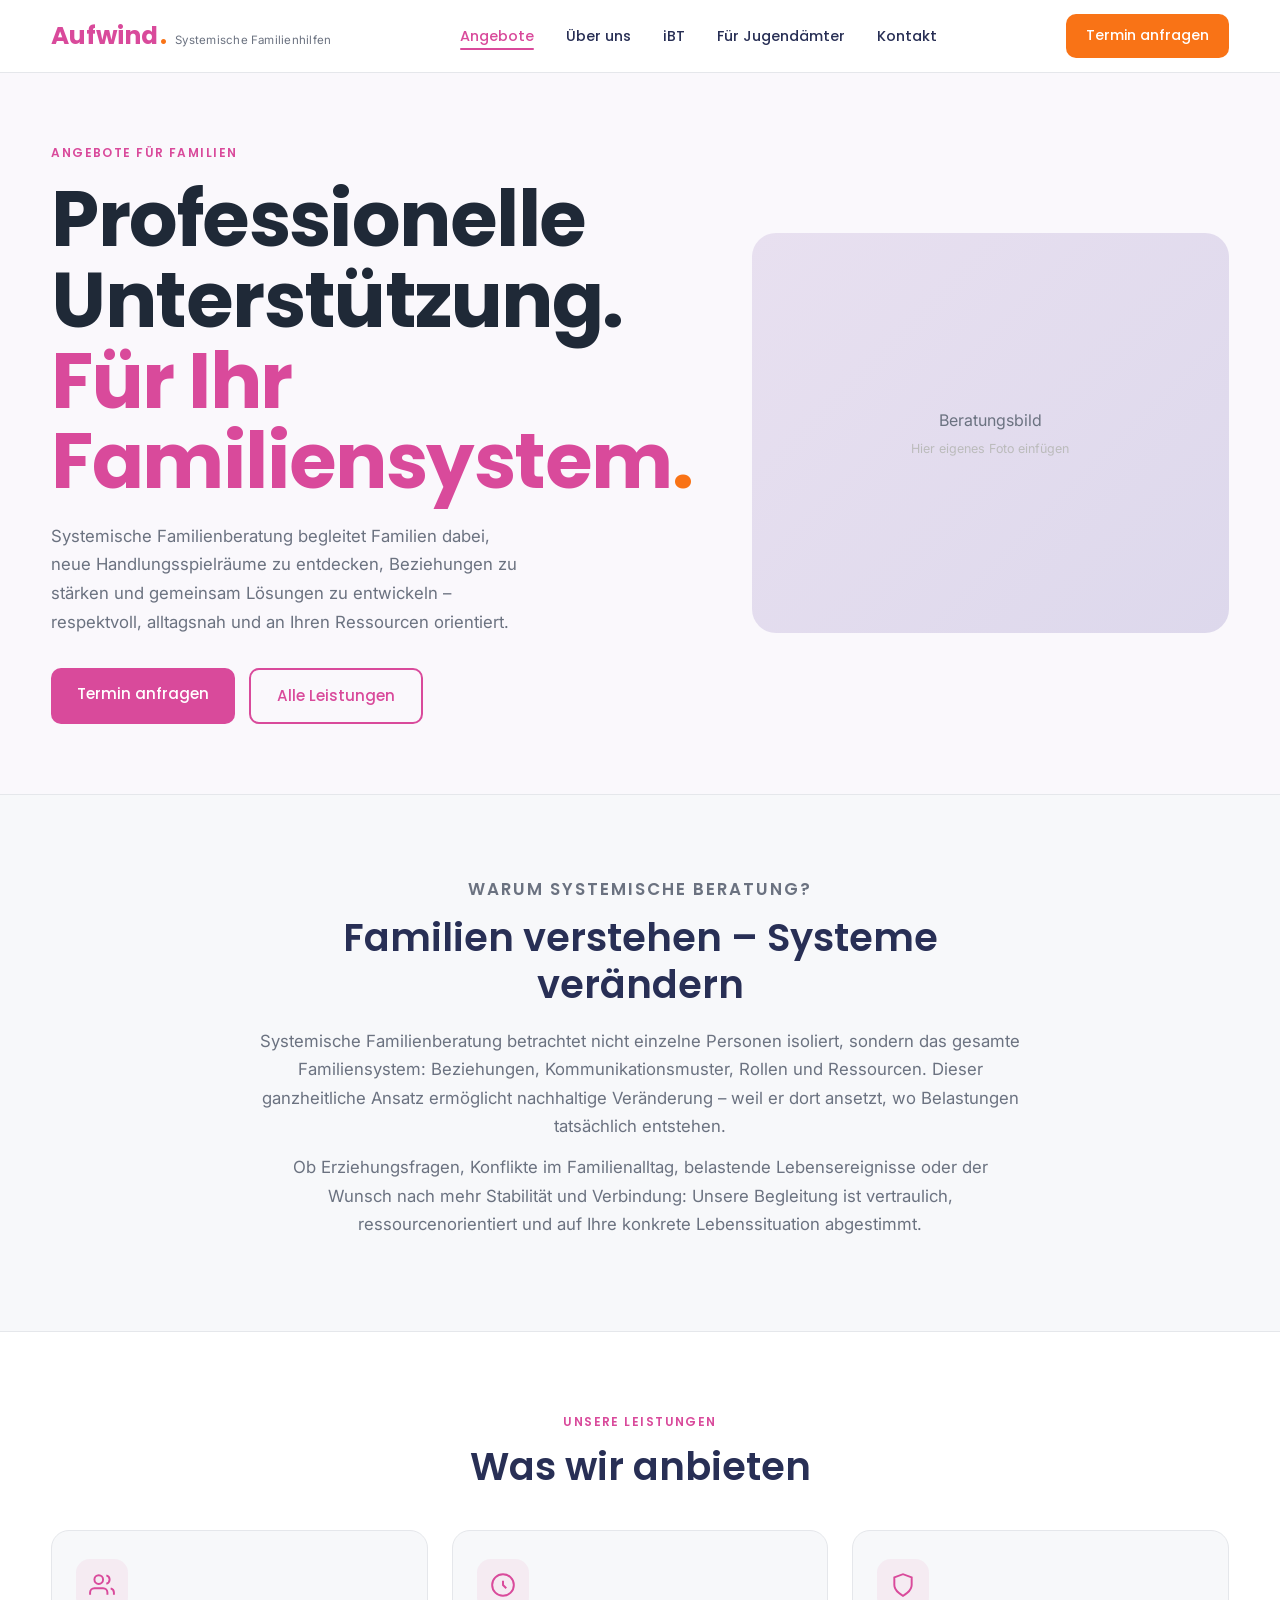
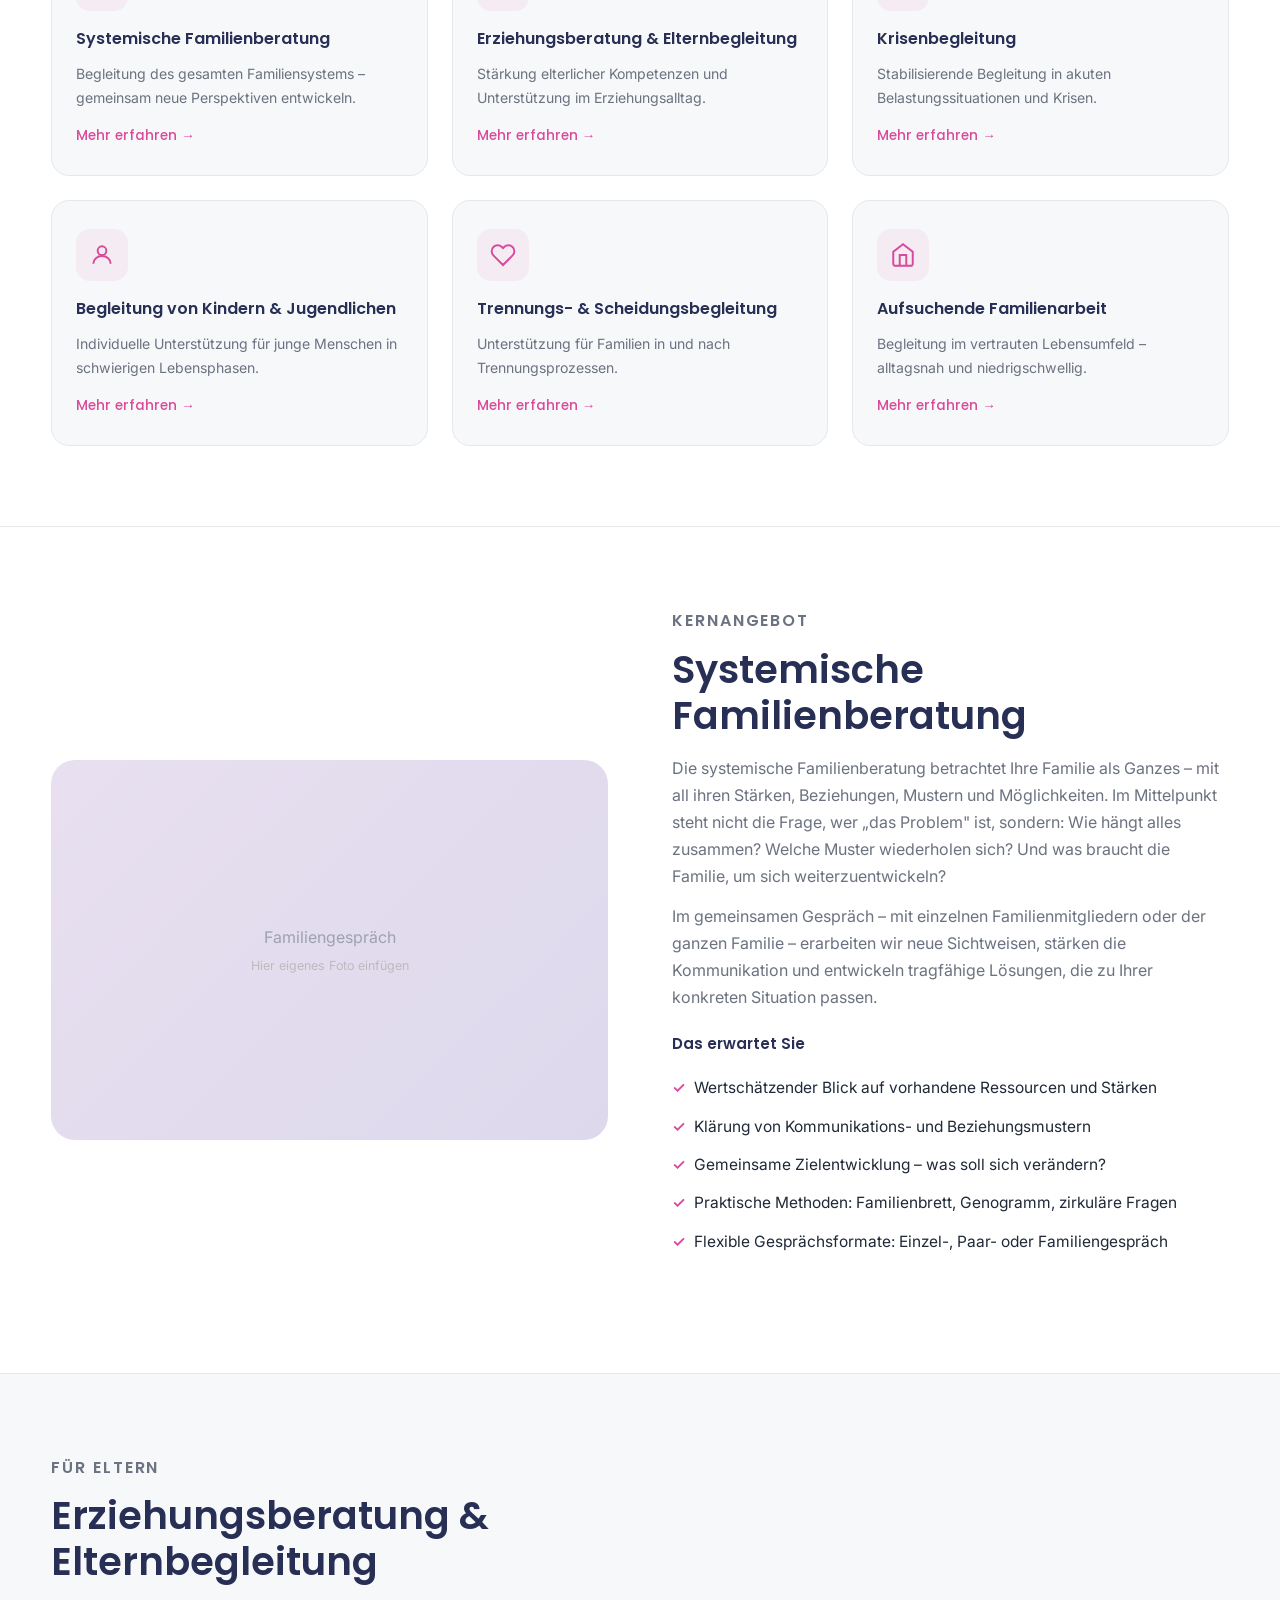
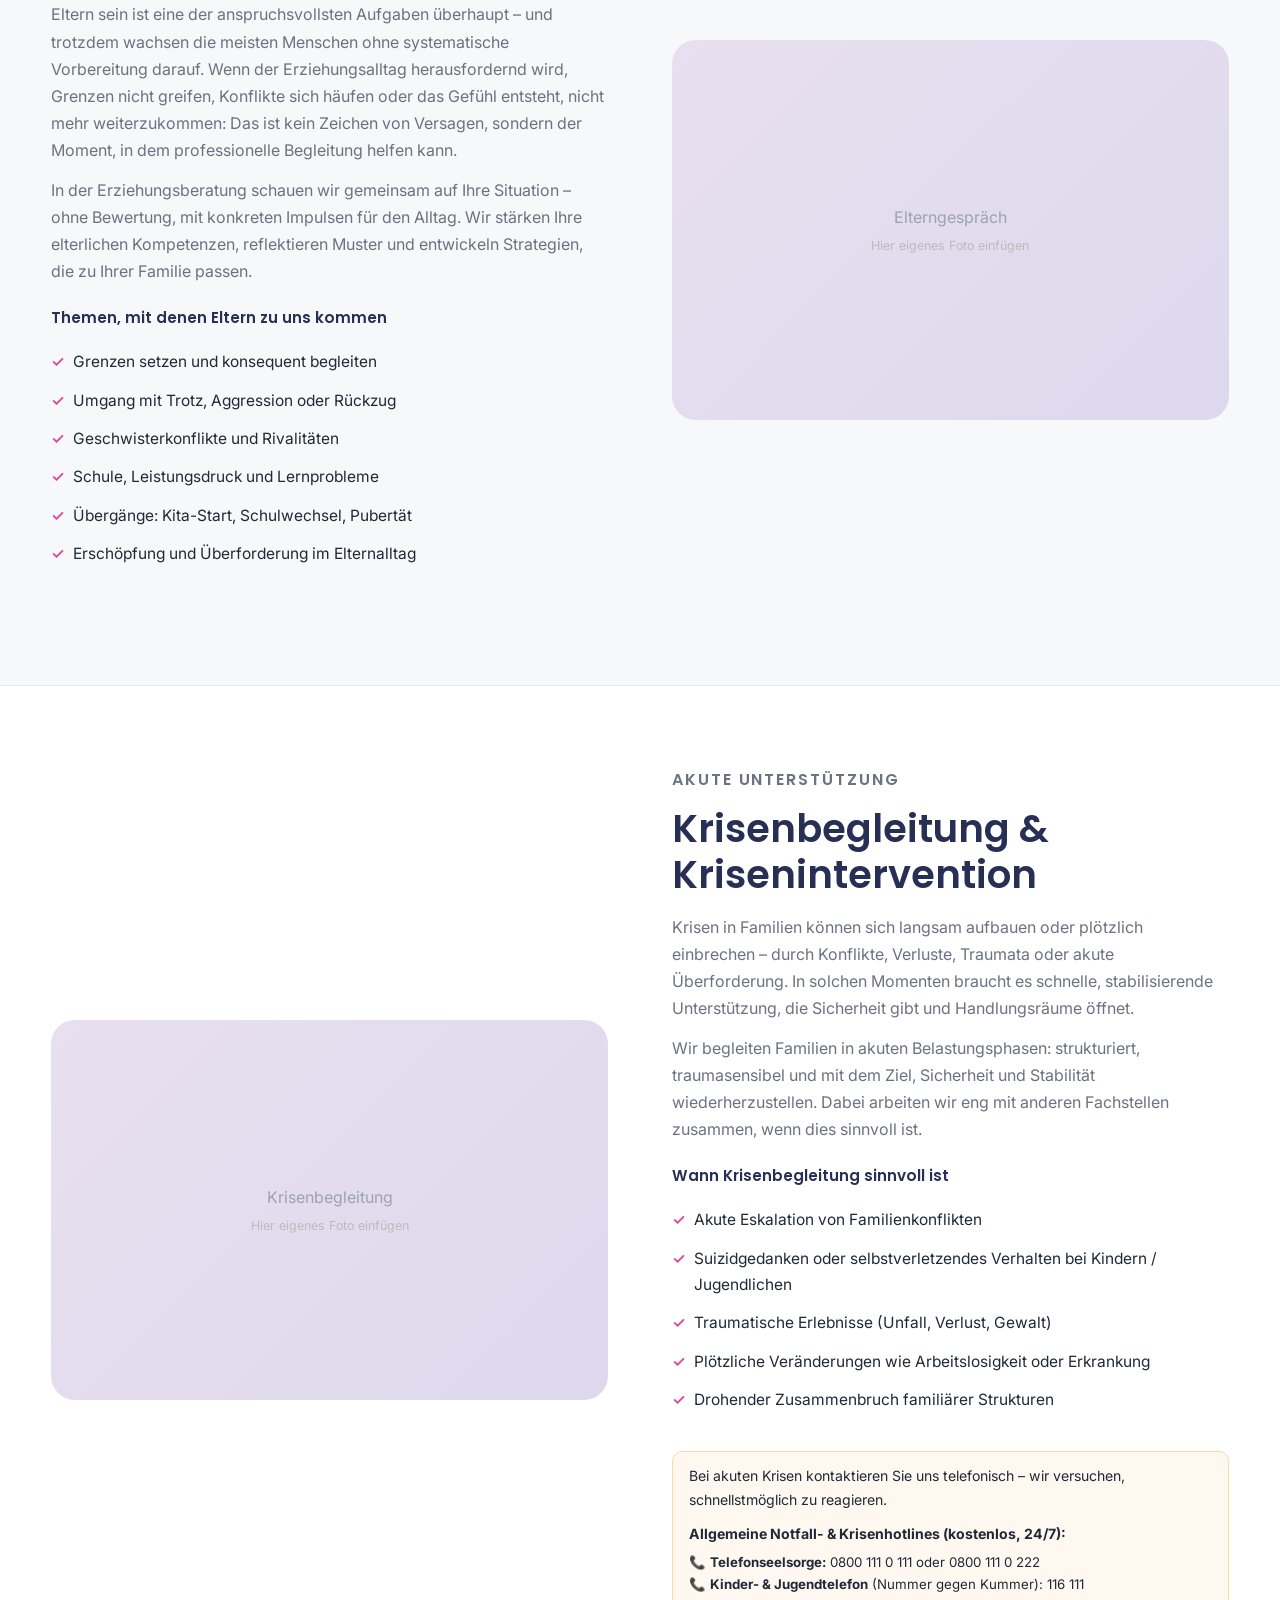
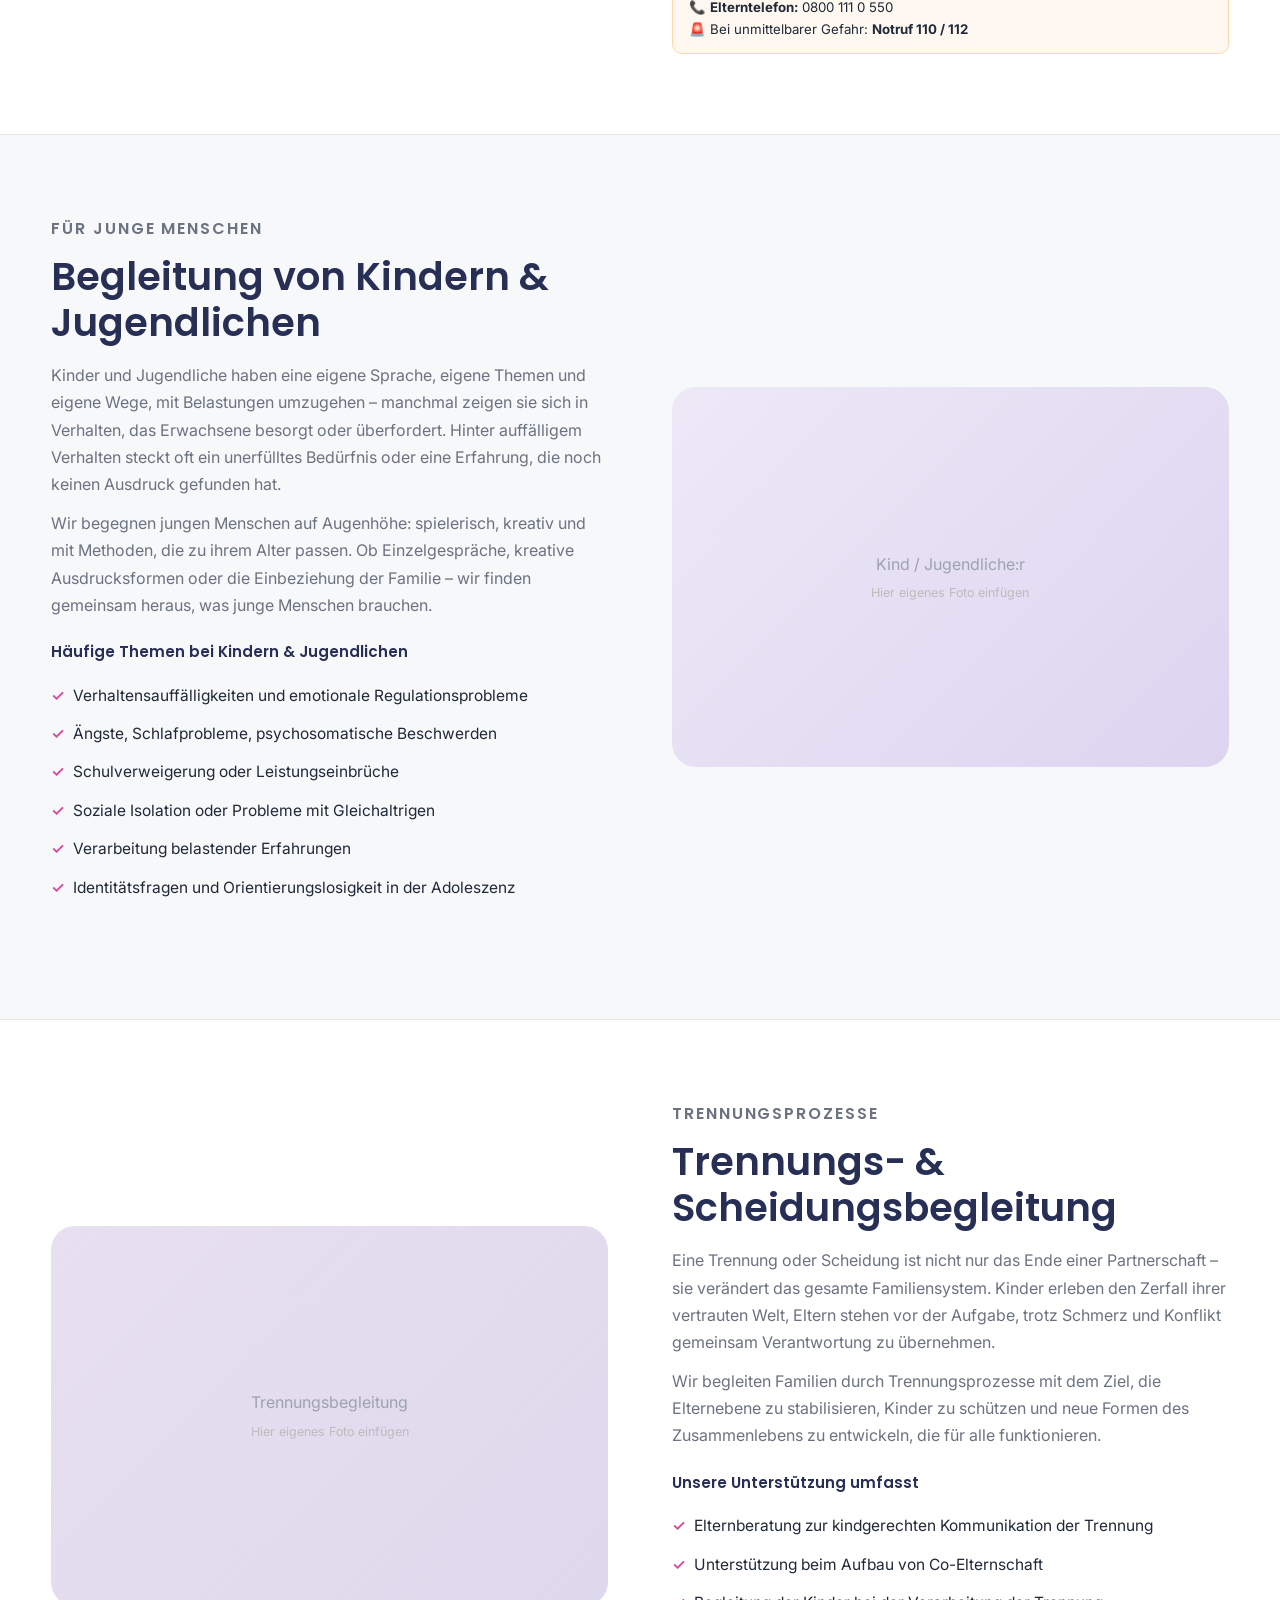
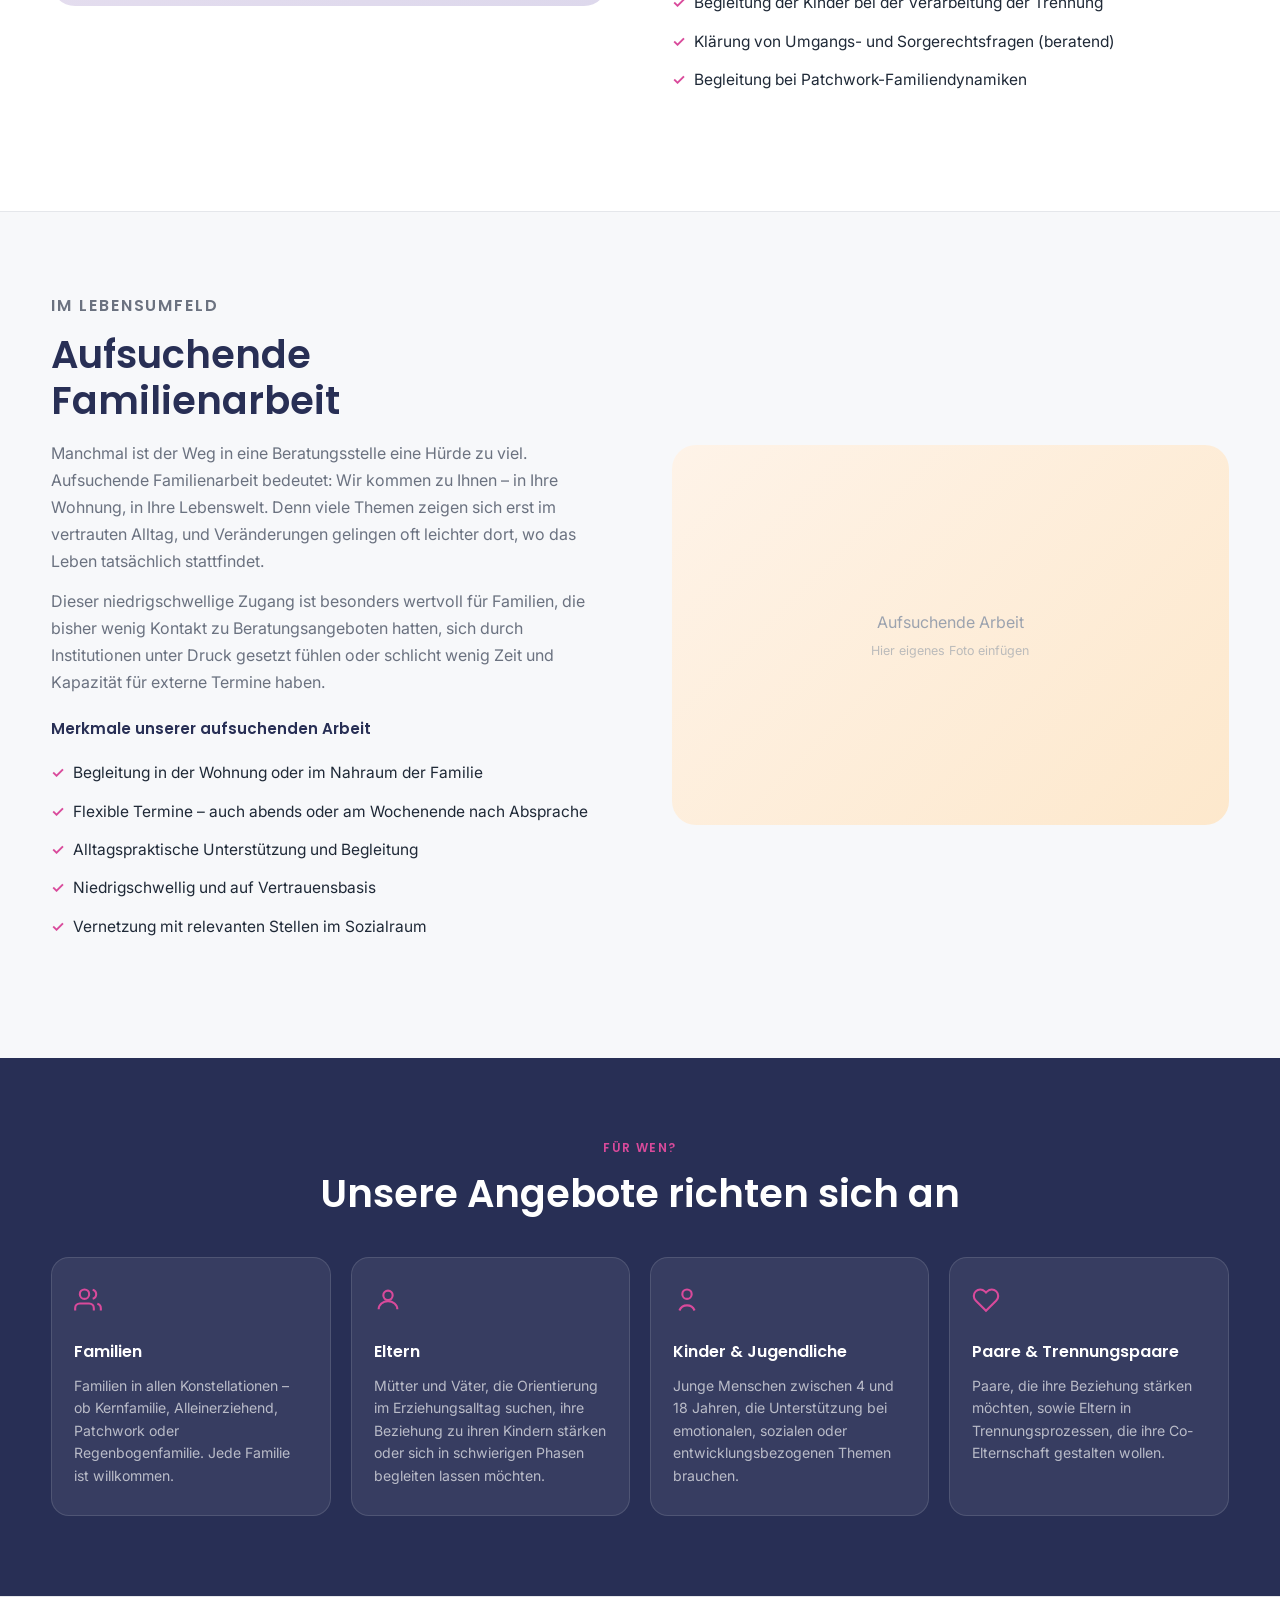
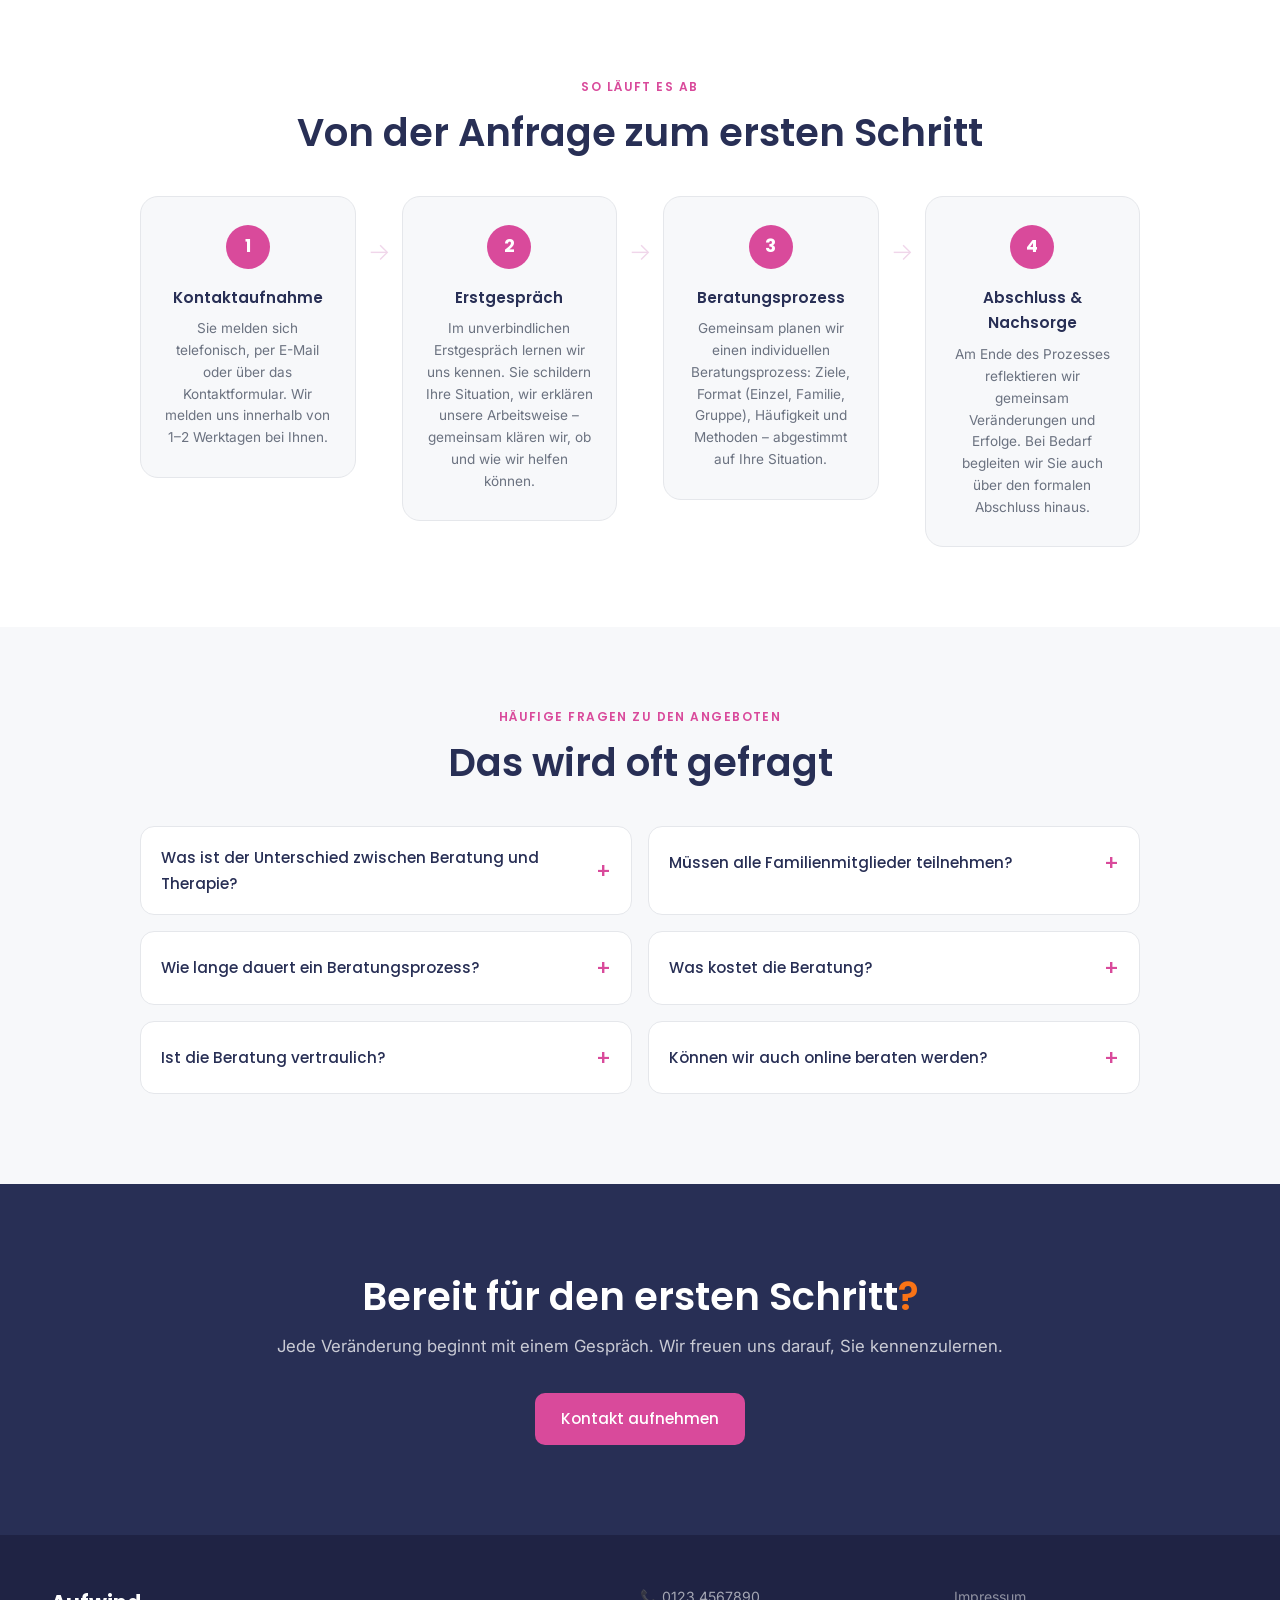
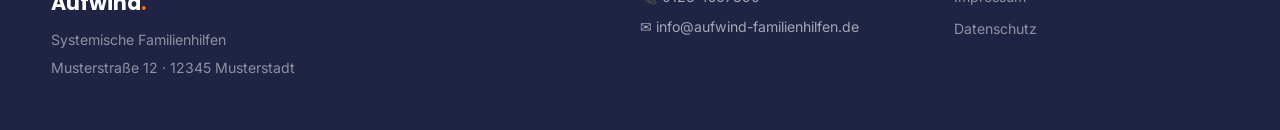
==== angebote.html @ ccf1802a "Add files via upload" ====
<!DOCTYPE html>
<html lang="de">
<head>
<meta charset="UTF-8">
  <meta http-equiv="X-Frame-Options" content="DENY">
  <meta name="viewport" content="width=device-width, initial-scale=1.0">
<title>Angebote für Familien – Systemische Familienberatung | Aufwind</title>
<meta name="description" content="Systemische Familienberatung, Erziehungsberatung, Krisenbegleitung und bindungsorientierte Unterstützung für Familien, Kinder und Jugendliche. Professionell, alltagsnah und vertraulich.">
<link rel="preconnect" href="https://fonts.googleapis.com">
<link rel="preconnect" href="https://fonts.gstatic.com" crossorigin>
<link href="https://fonts.googleapis.com/css2?family=Poppins:ital,wght@0,300;0,400;0,500;0,600;0,700;1,400&family=Inter:wght@300;400;500&display=swap" rel="stylesheet">
<link rel="stylesheet" href="style.css">
</head>
<body>

<!-- HEADER / NAV -->
<header class="header">
  <div class="container nav-inner">
    <div class="logo">
      <a href="index.html" style="display:flex;align-items:baseline;gap:2px;text-decoration:none;">
        <span class="logo-aufwind">Aufwind</span><span class="logo-dot">.</span>
      </a>
      <span class="logo-sub">Systemische Familienhilfen</span>
    </div>
    <nav class="main-nav">
      <a href="angebote.html" class="nav-active">Angebote</a>
      <a href="ueber-uns.html">Über uns</a>
      <a href="ibt.html">iBT</a>
      <a href="jugendaemter.html">Für Jugendämter</a>
      <a href="kontakt.html">Kontakt</a>
    </nav>
    <a href="kontakt.html" class="btn btn-orange nav-cta">Termin anfragen</a>
    <button class="burger" aria-label="Menü öffnen">
      <span></span><span></span><span></span>
    </button>
  </div>
</header>

<!-- PAGE HERO -->
<section class="page-hero angebote-hero">
  <div class="container angebote-hero-layout">
    <div class="angebote-hero-text">
      <p class="eyebrow">ANGEBOTE FÜR FAMILIEN</p>
      <h1>Professionelle Unterstützung.<br><span class="h1-magenta">Für Ihr Familiensystem<span class="h1-orange-dot">.</span></span></h1>
      <p class="hero-sub">
        Systemische Familienberatung begleitet Familien dabei, neue Handlungsspielräume zu entdecken, Beziehungen zu stärken und gemeinsam Lösungen zu entwickeln – respektvoll, alltagsnah und an Ihren Ressourcen orientiert.
      </p>
      <div class="hero-buttons">
        <a href="kontakt.html" class="btn btn-magenta">Termin anfragen</a>
        <a href="#leistungen" class="btn btn-outline-magenta">Alle Leistungen</a>
      </div>
    </div>
    <div class="angebote-hero-img">
      <div class="angebote-img-placeholder">
        <p>Beratungsbild</p>
        <small>Hier eigenes Foto einfügen</small>
      </div>
    </div>
  </div>
</section>

<!-- INTRO / SEO-TEXT -->
<section class="section-angebote-intro">
  <div class="container narrow-center">
    <p class="section-eyebrow center-text">WARUM SYSTEMISCHE BERATUNG?</p>
    <h2>Familien verstehen – Systeme verändern</h2>
    <p>
      Systemische Familienberatung betrachtet nicht einzelne Personen isoliert, sondern das gesamte Familiensystem: Beziehungen, Kommunikationsmuster, Rollen und Ressourcen. Dieser ganzheitliche Ansatz ermöglicht nachhaltige Veränderung – weil er dort ansetzt, wo Belastungen tatsächlich entstehen.
    </p>
    <p>
      Ob Erziehungsfragen, Konflikte im Familienalltag, belastende Lebensereignisse oder der Wunsch nach mehr Stabilität und Verbindung: Unsere Begleitung ist vertraulich, ressourcenorientiert und auf Ihre konkrete Lebenssituation abgestimmt.
    </p>
  </div>
</section>

<!-- LEISTUNGSÜBERSICHT -->
<section class="section-leistungen-grid" id="leistungen">
  <div class="container">
    <p class="section-eyebrow center-text">UNSERE LEISTUNGEN</p>
    <h2 class="center-text leistungen-heading">Was wir anbieten</h2>
    <div class="leistungen-overview-grid">

      <a href="#familienberatung" class="leistung-overview-card">
        <div class="leistung-overview-icon">
          <svg width="26" height="26" fill="none" stroke="currentColor" stroke-width="1.8" viewBox="0 0 24 24"><path d="M17 21v-2a4 4 0 00-4-4H5a4 4 0 00-4 4v2"/><circle cx="9" cy="7" r="4"/><path d="M23 21v-2a4 4 0 00-3-3.87"/><path d="M16 3.13a4 4 0 010 7.75"/></svg>
        </div>
        <h3>Systemische Familienberatung</h3>
        <p>Begleitung des gesamten Familiensystems – gemeinsam neue Perspektiven entwickeln.</p>
        <span class="leistung-link">Mehr erfahren →</span>
      </a>

      <a href="#erziehungsberatung" class="leistung-overview-card">
        <div class="leistung-overview-icon">
          <svg width="26" height="26" fill="none" stroke="currentColor" stroke-width="1.8" viewBox="0 0 24 24"><path d="M12 2a10 10 0 100 20A10 10 0 0012 2z"/><path d="M12 8v4l3 3"/></svg>
        </div>
        <h3>Erziehungsberatung &amp; Elternbegleitung</h3>
        <p>Stärkung elterlicher Kompetenzen und Unterstützung im Erziehungsalltag.</p>
        <span class="leistung-link">Mehr erfahren →</span>
      </a>

      <a href="#krisenbegleitung" class="leistung-overview-card">
        <div class="leistung-overview-icon">
          <svg width="26" height="26" fill="none" stroke="currentColor" stroke-width="1.8" viewBox="0 0 24 24"><path d="M12 22s8-4 8-10V5l-8-3-8 3v7c0 6 8 10 8 10z"/></svg>
        </div>
        <h3>Krisenbegleitung</h3>
        <p>Stabilisierende Begleitung in akuten Belastungssituationen und Krisen.</p>
        <span class="leistung-link">Mehr erfahren →</span>
      </a>

      <a href="#kinder-jugendliche" class="leistung-overview-card">
        <div class="leistung-overview-icon">
          <svg width="26" height="26" fill="none" stroke="currentColor" stroke-width="1.8" viewBox="0 0 24 24"><circle cx="12" cy="8" r="4"/><path d="M4 20c0-4 3.6-7 8-7s8 3 8 7"/></svg>
        </div>
        <h3>Begleitung von Kindern &amp; Jugendlichen</h3>
        <p>Individuelle Unterstützung für junge Menschen in schwierigen Lebensphasen.</p>
        <span class="leistung-link">Mehr erfahren →</span>
      </a>

      <a href="#trennung" class="leistung-overview-card">
        <div class="leistung-overview-icon">
          <svg width="26" height="26" fill="none" stroke="currentColor" stroke-width="1.8" viewBox="0 0 24 24"><path d="M20.84 4.61a5.5 5.5 0 00-7.78 0L12 5.67l-1.06-1.06a5.5 5.5 0 00-7.78 7.78l1.06 1.06L12 21.23l7.78-7.78 1.06-1.06a5.5 5.5 0 000-7.78z"/></svg>
        </div>
        <h3>Trennungs- &amp; Scheidungsbegleitung</h3>
        <p>Unterstützung für Familien in und nach Trennungsprozessen.</p>
        <span class="leistung-link">Mehr erfahren →</span>
      </a>

      <a href="#aufsuchend" class="leistung-overview-card">
        <div class="leistung-overview-icon">
          <svg width="26" height="26" fill="none" stroke="currentColor" stroke-width="1.8" viewBox="0 0 24 24"><path d="M3 9l9-7 9 7v11a2 2 0 01-2 2H5a2 2 0 01-2-2z"/><polyline points="9 22 9 12 15 12 15 22"/></svg>
        </div>
        <h3>Aufsuchende Familienarbeit</h3>
        <p>Begleitung im vertrauten Lebensumfeld – alltagsnah und niedrigschwellig.</p>
        <span class="leistung-link">Mehr erfahren →</span>
      </a>

    </div>
  </div>
</section>

<!-- LEISTUNG 1: SYSTEMISCHE FAMILIENBERATUNG -->
<section class="section-leistung-detail" id="familienberatung">
  <div class="container leistung-detail-layout">
    <div class="leistung-detail-img">
      <div class="leistung-img-placeholder">
        <p>Familiengespräch</p>
        <small>Hier eigenes Foto einfügen</small>
      </div>
    </div>
    <div class="leistung-detail-text">
      <p class="section-eyebrow">KERNANGEBOT</p>
      <h2>Systemische Familienberatung</h2>
      <p>
        Die systemische Familienberatung betrachtet Ihre Familie als Ganzes – mit all ihren Stärken, Beziehungen, Mustern und Möglichkeiten. Im Mittelpunkt steht nicht die Frage, wer „das Problem" ist, sondern: Wie hängt alles zusammen? Welche Muster wiederholen sich? Und was braucht die Familie, um sich weiterzuentwickeln?
      </p>
      <p>
        Im gemeinsamen Gespräch – mit einzelnen Familienmitgliedern oder der ganzen Familie – erarbeiten wir neue Sichtweisen, stärken die Kommunikation und entwickeln tragfähige Lösungen, die zu Ihrer konkreten Situation passen.
      </p>
      <h3 class="leistung-subtitle">Das erwartet Sie</h3>
      <ul class="check-list">
        <li>Wertschätzender Blick auf vorhandene Ressourcen und Stärken</li>
        <li>Klärung von Kommunikations- und Beziehungsmustern</li>
        <li>Gemeinsame Zielentwicklung – was soll sich verändern?</li>
        <li>Praktische Methoden: Familienbrett, Genogramm, zirkuläre Fragen</li>
        <li>Flexible Gesprächsformate: Einzel-, Paar- oder Familiengespräch</li>
      </ul>
    </div>
  </div>
</section>

<!-- LEISTUNG 2: ERZIEHUNGSBERATUNG -->
<section class="section-leistung-detail section-leistung-alt" id="erziehungsberatung">
  <div class="container leistung-detail-layout leistung-detail-reverse">
    <div class="leistung-detail-text">
      <p class="section-eyebrow">FÜR ELTERN</p>
      <h2>Erziehungsberatung &amp; Elternbegleitung</h2>
      <p>
        Eltern sein ist eine der anspruchsvollsten Aufgaben überhaupt – und trotzdem wachsen die meisten Menschen ohne systematische Vorbereitung darauf. Wenn der Erziehungsalltag herausfordernd wird, Grenzen nicht greifen, Konflikte sich häufen oder das Gefühl entsteht, nicht mehr weiterzukommen: Das ist kein Zeichen von Versagen, sondern der Moment, in dem professionelle Begleitung helfen kann.
      </p>
      <p>
        In der Erziehungsberatung schauen wir gemeinsam auf Ihre Situation – ohne Bewertung, mit konkreten Impulsen für den Alltag. Wir stärken Ihre elterlichen Kompetenzen, reflektieren Muster und entwickeln Strategien, die zu Ihrer Familie passen.
      </p>
      <h3 class="leistung-subtitle">Themen, mit denen Eltern zu uns kommen</h3>
      <ul class="check-list">
        <li>Grenzen setzen und konsequent begleiten</li>
        <li>Umgang mit Trotz, Aggression oder Rückzug</li>
        <li>Geschwisterkonflikte und Rivalitäten</li>
        <li>Schule, Leistungsdruck und Lernprobleme</li>
        <li>Übergänge: Kita-Start, Schulwechsel, Pubertät</li>
        <li>Erschöpfung und Überforderung im Elternalltag</li>
      </ul>
    </div>
    <div class="leistung-detail-img">
      <div class="leistung-img-placeholder">
        <p>Elterngespräch</p>
        <small>Hier eigenes Foto einfügen</small>
      </div>
    </div>
  </div>
</section>

<!-- LEISTUNG 3: KRISENBEGLEITUNG -->
<section class="section-leistung-detail" id="krisenbegleitung">
  <div class="container leistung-detail-layout">
    <div class="leistung-detail-img">
      <div class="leistung-img-placeholder">
        <p>Krisenbegleitung</p>
        <small>Hier eigenes Foto einfügen</small>
      </div>
    </div>
    <div class="leistung-detail-text">
      <p class="section-eyebrow">AKUTE UNTERSTÜTZUNG</p>
      <h2>Krisenbegleitung &amp; Krisenintervention</h2>
      <p>
        Krisen in Familien können sich langsam aufbauen oder plötzlich einbrechen – durch Konflikte, Verluste, Traumata oder akute Überforderung. In solchen Momenten braucht es schnelle, stabilisierende Unterstützung, die Sicherheit gibt und Handlungsräume öffnet.
      </p>
      <p>
        Wir begleiten Familien in akuten Belastungsphasen: strukturiert, traumasensibel und mit dem Ziel, Sicherheit und Stabilität wiederherzustellen. Dabei arbeiten wir eng mit anderen Fachstellen zusammen, wenn dies sinnvoll ist.
      </p>
      <h3 class="leistung-subtitle">Wann Krisenbegleitung sinnvoll ist</h3>
      <ul class="check-list">
        <li>Akute Eskalation von Familienkonflikten</li>
        <li>Suizidgedanken oder selbstverletzendes Verhalten bei Kindern / Jugendlichen</li>
        <li>Traumatische Erlebnisse (Unfall, Verlust, Gewalt)</li>
        <li>Plötzliche Veränderungen wie Arbeitslosigkeit oder Erkrankung</li>
        <li>Drohender Zusammenbruch familiärer Strukturen</li>
      </ul>
      <div class="leistung-hinweis">
        <div>
          Bei akuten Krisen kontaktieren Sie uns telefonisch – wir versuchen, schnellstmöglich zu reagieren.<br>
          <strong style="display:block;margin-top:0.6rem;margin-bottom:0.3rem;">Allgemeine Notfall- &amp; Krisenhotlines (kostenlos, 24/7):</strong>
          <span style="display:block;font-size:0.83rem;">📞 <strong>Telefonseelsorge:</strong> <a href="tel:08001110111" style="color:inherit;">0800 111 0 111</a> oder <a href="tel:08001110222" style="color:inherit;">0800 111 0 222</a></span>
          <span style="display:block;font-size:0.83rem;">📞 <strong>Kinder- &amp; Jugendtelefon</strong> (Nummer gegen Kummer): <a href="tel:116111" style="color:inherit;">116 111</a></span>
          <span style="display:block;font-size:0.83rem;">📞 <strong>Elterntelefon:</strong> <a href="tel:08001110550" style="color:inherit;">0800 111 0 550</a></span>
          <span style="display:block;font-size:0.83rem;">🚨 Bei unmittelbarer Gefahr: <strong>Notruf 110 / 112</strong></span>
        </div>
      </div>
    </div>
  </div>
</section>

<!-- LEISTUNG 4: KINDER & JUGENDLICHE -->
<section class="section-leistung-detail section-leistung-alt" id="kinder-jugendliche">
  <div class="container leistung-detail-layout leistung-detail-reverse">
    <div class="leistung-detail-text">
      <p class="section-eyebrow">FÜR JUNGE MENSCHEN</p>
      <h2>Begleitung von Kindern &amp; Jugendlichen</h2>
      <p>
        Kinder und Jugendliche haben eine eigene Sprache, eigene Themen und eigene Wege, mit Belastungen umzugehen – manchmal zeigen sie sich in Verhalten, das Erwachsene besorgt oder überfordert. Hinter auffälligem Verhalten steckt oft ein unerfülltes Bedürfnis oder eine Erfahrung, die noch keinen Ausdruck gefunden hat.
      </p>
      <p>
        Wir begegnen jungen Menschen auf Augenhöhe: spielerisch, kreativ und mit Methoden, die zu ihrem Alter passen. Ob Einzelgespräche, kreative Ausdrucksformen oder die Einbeziehung der Familie – wir finden gemeinsam heraus, was junge Menschen brauchen.
      </p>
      <h3 class="leistung-subtitle">Häufige Themen bei Kindern &amp; Jugendlichen</h3>
      <ul class="check-list">
        <li>Verhaltensauffälligkeiten und emotionale Regulationsprobleme</li>
        <li>Ängste, Schlafprobleme, psychosomatische Beschwerden</li>
        <li>Schulverweigerung oder Leistungseinbrüche</li>
        <li>Soziale Isolation oder Probleme mit Gleichaltrigen</li>
        <li>Verarbeitung belastender Erfahrungen</li>
        <li>Identitätsfragen und Orientierungslosigkeit in der Adoleszenz</li>
      </ul>
    </div>
    <div class="leistung-detail-img">
      <div class="leistung-img-placeholder leistung-img-violet">
        <p>Kind / Jugendliche:r</p>
        <small>Hier eigenes Foto einfügen</small>
      </div>
    </div>
  </div>
</section>

<!-- LEISTUNG 5: TRENNUNG & SCHEIDUNG -->
<section class="section-leistung-detail" id="trennung">
  <div class="container leistung-detail-layout">
    <div class="leistung-detail-img">
      <div class="leistung-img-placeholder">
        <p>Trennungsbegleitung</p>
        <small>Hier eigenes Foto einfügen</small>
      </div>
    </div>
    <div class="leistung-detail-text">
      <p class="section-eyebrow">TRENNUNGSPROZESSE</p>
      <h2>Trennungs- &amp; Scheidungsbegleitung</h2>
      <p>
        Eine Trennung oder Scheidung ist nicht nur das Ende einer Partnerschaft – sie verändert das gesamte Familiensystem. Kinder erleben den Zerfall ihrer vertrauten Welt, Eltern stehen vor der Aufgabe, trotz Schmerz und Konflikt gemeinsam Verantwortung zu übernehmen.
      </p>
      <p>
        Wir begleiten Familien durch Trennungsprozesse mit dem Ziel, die Elternebene zu stabilisieren, Kinder zu schützen und neue Formen des Zusammenlebens zu entwickeln, die für alle funktionieren.
      </p>
      <h3 class="leistung-subtitle">Unsere Unterstützung umfasst</h3>
      <ul class="check-list">
        <li>Elternberatung zur kindgerechten Kommunikation der Trennung</li>
        <li>Unterstützung beim Aufbau von Co-Elternschaft</li>
        <li>Begleitung der Kinder bei der Verarbeitung der Trennung</li>
        <li>Klärung von Umgangs- und Sorgerechtsfragen (beratend)</li>
        <li>Begleitung bei Patchwork-Familiendynamiken</li>
      </ul>
    </div>
  </div>
</section>

<!-- LEISTUNG 6: AUFSUCHENDE ARBEIT -->
<section class="section-leistung-detail section-leistung-alt" id="aufsuchend">
  <div class="container leistung-detail-layout leistung-detail-reverse">
    <div class="leistung-detail-text">
      <p class="section-eyebrow">IM LEBENSUMFELD</p>
      <h2>Aufsuchende Familienarbeit</h2>
      <p>
        Manchmal ist der Weg in eine Beratungsstelle eine Hürde zu viel. Aufsuchende Familienarbeit bedeutet: Wir kommen zu Ihnen – in Ihre Wohnung, in Ihre Lebenswelt. Denn viele Themen zeigen sich erst im vertrauten Alltag, und Veränderungen gelingen oft leichter dort, wo das Leben tatsächlich stattfindet.
      </p>
      <p>
        Dieser niedrigschwellige Zugang ist besonders wertvoll für Familien, die bisher wenig Kontakt zu Beratungsangeboten hatten, sich durch Institutionen unter Druck gesetzt fühlen oder schlicht wenig Zeit und Kapazität für externe Termine haben.
      </p>
      <h3 class="leistung-subtitle">Merkmale unserer aufsuchenden Arbeit</h3>
      <ul class="check-list">
        <li>Begleitung in der Wohnung oder im Nahraum der Familie</li>
        <li>Flexible Termine – auch abends oder am Wochenende nach Absprache</li>
        <li>Alltagspraktische Unterstützung und Begleitung</li>
        <li>Niedrigschwellig und auf Vertrauensbasis</li>
        <li>Vernetzung mit relevanten Stellen im Sozialraum</li>
      </ul>
    </div>
    <div class="leistung-detail-img">
      <div class="leistung-img-placeholder leistung-img-warm">
        <p>Aufsuchende Arbeit</p>
        <small>Hier eigenes Foto einfügen</small>
      </div>
    </div>
  </div>
</section>

<!-- ZIELGRUPPEN -->
<section class="section-zielgruppen">
  <div class="container">
    <p class="section-eyebrow center-text">FÜR WEN?</p>
    <h2 class="center-text zielgruppen-heading">Unsere Angebote richten sich an</h2>
    <div class="zielgruppen-grid">
      <div class="zielgruppe-card">
        <div class="zielgruppe-icon">
          <svg width="28" height="28" fill="none" stroke="currentColor" stroke-width="1.8" viewBox="0 0 24 24"><path d="M17 21v-2a4 4 0 00-4-4H5a4 4 0 00-4 4v2"/><circle cx="9" cy="7" r="4"/><path d="M23 21v-2a4 4 0 00-3-3.87"/><path d="M16 3.13a4 4 0 010 7.75"/></svg>
        </div>
        <h3>Familien</h3>
        <p>Familien in allen Konstellationen – ob Kernfamilie, Alleinerziehend, Patchwork oder Regenbogenfamilie. Jede Familie ist willkommen.</p>
      </div>
      <div class="zielgruppe-card">
        <div class="zielgruppe-icon">
          <svg width="28" height="28" fill="none" stroke="currentColor" stroke-width="1.8" viewBox="0 0 24 24"><circle cx="12" cy="8" r="4"/><path d="M4 20c0-4 3.6-7 8-7s8 3 8 7"/></svg>
        </div>
        <h3>Eltern</h3>
        <p>Mütter und Väter, die Orientierung im Erziehungsalltag suchen, ihre Beziehung zu ihren Kindern stärken oder sich in schwierigen Phasen begleiten lassen möchten.</p>
      </div>
      <div class="zielgruppe-card">
        <div class="zielgruppe-icon">
          <svg width="28" height="28" fill="none" stroke="currentColor" stroke-width="1.8" viewBox="0 0 24 24"><circle cx="12" cy="7" r="4"/><path d="M5.5 21a7 7 0 0113 0"/></svg>
        </div>
        <h3>Kinder &amp; Jugendliche</h3>
        <p>Junge Menschen zwischen 4 und 18 Jahren, die Unterstützung bei emotionalen, sozialen oder entwicklungsbezogenen Themen brauchen.</p>
      </div>
      <div class="zielgruppe-card">
        <div class="zielgruppe-icon">
          <svg width="28" height="28" fill="none" stroke="currentColor" stroke-width="1.8" viewBox="0 0 24 24"><path d="M20.84 4.61a5.5 5.5 0 00-7.78 0L12 5.67l-1.06-1.06a5.5 5.5 0 00-7.78 7.78l1.06 1.06L12 21.23l7.78-7.78 1.06-1.06a5.5 5.5 0 000-7.78z"/></svg>
        </div>
        <h3>Paare &amp; Trennungspaare</h3>
        <p>Paare, die ihre Beziehung stärken möchten, sowie Eltern in Trennungsprozessen, die ihre Co-Elternschaft gestalten wollen.</p>
      </div>
    </div>
  </div>
</section>

<!-- ABLAUF -->
<section class="section-ablauf">
  <div class="container">
    <p class="section-eyebrow center-text">SO LÄUFT ES AB</p>
    <h2 class="center-text ablauf-heading">Von der Anfrage zum ersten Schritt</h2>
    <div class="ablauf-grid">
      <div class="ablauf-card">
        <div class="ablauf-nr">1</div>
        <h4>Kontaktaufnahme</h4>
        <p>Sie melden sich telefonisch, per E-Mail oder über das Kontaktformular. Wir melden uns innerhalb von 1–2 Werktagen bei Ihnen.</p>
      </div>
      <div class="ablauf-arrow">→</div>
      <div class="ablauf-card">
        <div class="ablauf-nr">2</div>
        <h4>Erstgespräch</h4>
        <p>Im unverbindlichen Erstgespräch lernen wir uns kennen. Sie schildern Ihre Situation, wir erklären unsere Arbeitsweise – gemeinsam klären wir, ob und wie wir helfen können.</p>
      </div>
      <div class="ablauf-arrow">→</div>
      <div class="ablauf-card">
        <div class="ablauf-nr">3</div>
        <h4>Beratungsprozess</h4>
        <p>Gemeinsam planen wir einen individuellen Beratungsprozess: Ziele, Format (Einzel, Familie, Gruppe), Häufigkeit und Methoden – abgestimmt auf Ihre Situation.</p>
      </div>
      <div class="ablauf-arrow">→</div>
      <div class="ablauf-card">
        <div class="ablauf-nr">4</div>
        <h4>Abschluss &amp; Nachsorge</h4>
        <p>Am Ende des Prozesses reflektieren wir gemeinsam Veränderungen und Erfolge. Bei Bedarf begleiten wir Sie auch über den formalen Abschluss hinaus.</p>
      </div>
    </div>
  </div>
</section>

<!-- FAQ ANGEBOTE -->
<section class="section-faq">
  <div class="container">
    <p class="section-eyebrow center-text">HÄUFIGE FRAGEN ZU DEN ANGEBOTEN</p>
    <h2 class="center-text faq-heading">Das wird oft gefragt</h2>
    <div class="faq-grid">

      <details class="faq-item">
        <summary>Was ist der Unterschied zwischen Beratung und Therapie?</summary>
        <p>Beratung zielt auf konkrete Themen, Situationen und Lösungsstrategien im Alltag ab. Psychotherapie behandelt klinische Störungsbilder und erfordert eine Approbation. Systemische Familienberatung bewegt sich an der Schnittstelle: Sie ist tiefgründig und lösungsorientiert, aber kein Ersatz für psychiatrische oder psychotherapeutische Behandlung.</p>
      </details>

      <details class="faq-item">
        <summary>Müssen alle Familienmitglieder teilnehmen?</summary>
        <p>Nein. Wir arbeiten flexibel – mit Einzelpersonen, Elternpaaren oder der ganzen Familie, je nach Thema und Situation. Oft beginnen wir mit Elterngesprächen und beziehen Kinder nach Absprache ein.</p>
      </details>

      <details class="faq-item">
        <summary>Wie lange dauert ein Beratungsprozess?</summary>
        <p>Das hängt stark vom Thema und Ihren Zielen ab. Manche Anliegen klären sich in 3–5 Gesprächen, andere begleiten wir über mehrere Monate. Wir legen gemeinsam fest, was passt – und überprüfen das regelmäßig.</p>
      </details>

      <details class="faq-item">
        <summary>Was kostet die Beratung?</summary>
        <p>Das hängt von der Art des Angebots ab. Ambulante Hilfen zur Erziehung nach SGB VIII werden in der Regel vom Jugendamt finanziert. Für andere Leistungen sprechen Sie uns gerne direkt an – wir informieren Sie offen über anfallende Kosten und mögliche Kostenübernahmen.</p>
      </details>

      <details class="faq-item">
        <summary>Ist die Beratung vertraulich?</summary>
        <p>Ja – Vertraulichkeit ist eine Grundvoraussetzung für unsere Arbeit. Alles, was Sie uns mitteilen, bleibt bei uns. Ausnahmen gelten nur bei akuter Gefahr für Leib und Leben – darüber informieren wir Sie transparent im Erstgespräch.</p>
      </details>

      <details class="faq-item">
        <summary>Können wir auch online beraten werden?</summary>
        <p>Ja, auf Wunsch bieten wir Gespräche auch per Videokonferenz an. Gerade für berufstätige Eltern oder Familien mit weiterem Anfahrtsweg kann das eine praktische Alternative sein.</p>
      </details>

    </div>
  </div>
</section>

<!-- CTA -->
<section class="section-cta section-cta-navy">
  <div class="container narrow-center">
    <h2 class="cta-navy-heading">Bereit für den ersten Schritt<span style="color:var(--orange);">?</span></h2>
    <p class="cta-navy-sub">Jede Veränderung beginnt mit einem Gespräch. Wir freuen uns darauf, Sie kennenzulernen.</p>
    <div class="cta-buttons">
      <a href="kontakt.html" class="btn btn-magenta">Kontakt aufnehmen</a>
    </div>
  </div>
</section>

<!-- FOOTER -->
<footer class="footer">
  <div class="container footer-inner">
    <div class="footer-brand">
      <div class="footer-logo">
        <span class="logo-aufwind logo-white">Aufwind</span><span class="logo-dot logo-orange-dot">.</span>
      </div>
      <p>Systemische Familienhilfen</p>
      <p>Musterstraße 12 · 12345 Musterstadt</p>
    </div>
    <div class="footer-contact">
      <p>📞 0123 4567890</p>
      <p>✉ info@aufwind-familienhilfen.de</p>
    </div>
    <div class="footer-links">
      <a href="impressum.html">Impressum</a>
      <a href="datenschutz.html">Datenschutz</a>
    </div>
  </div>
</footer>

<script>
  const burger = document.querySelector('.burger');
  const nav = document.querySelector('.main-nav');
  burger.addEventListener('click', () => {
    nav.classList.toggle('nav-open');
    burger.classList.toggle('burger-open');
  });
</script>


<!-- SCROLL TO TOP -->
<button class="scroll-top" id="scrollTop" aria-label="Nach oben" title="Nach oben">
  <svg width="20" height="20" fill="none" stroke="currentColor" stroke-width="2.2" viewBox="0 0 24 24"><polyline points="18 15 12 9 6 15"/></svg>
</button>

<script>
  const scrollBtn = document.getElementById('scrollTop');
  window.addEventListener('scroll', () => {
    scrollBtn.classList.toggle('scroll-top-visible', window.scrollY > 300);
  });
  scrollBtn.addEventListener('click', () => {
    window.scrollTo({ top: 0, behavior: 'smooth' });
  });
</script>

</body>
</html>
---- style.css ----
/* ===== ROOT VARIABLES ===== */
:root {
  --navy:    #282F55;
  --navy-dark: #1f2344;
  --magenta: #D94A9B;
  --magenta-light: #f0d6ea;
  --orange:  #F97316;
  --violet:  #8B6FCF;
  --bg:      #F7F8FA;
  --bg-light: #fdfcfe;
  --gray:    #6B7280;
  --gray-light: #E5E7EB;
  --white:   #ffffff;
  --text:    #1f2937;
  --text-light: #6B7280;
}

/* ===== RESET ===== */
*, *::before, *::after { box-sizing: border-box; margin: 0; padding: 0; }
html { scroll-behavior: smooth; }
body {
  font-family: 'Inter', 'Poppins', sans-serif;
  color: var(--text);
  line-height: 1.7;
  background: var(--white);
}
img { max-width: 100%; display: block; }
a { text-decoration: none; }
ul { list-style: none; }

/* ===== LAYOUT ===== */
.container {
  width: min(1200px, 92%);
  margin: 0 auto;
}
.narrow-center {
  max-width: 760px;
  margin: 0 auto;
  text-align: center;
}
.center-text { text-align: center; }

/* ===== TYPOGRAPHY ===== */
h1 { font-family: 'Poppins', sans-serif; font-weight: 700; line-height: 1.05; letter-spacing: -0.02em; }
h2 { font-family: 'Poppins', sans-serif; font-weight: 600; font-size: clamp(1.6rem, 3vw, 2.4rem); line-height: 1.2; }
h3 { font-family: 'Poppins', sans-serif; font-weight: 600; font-size: 1.1rem; }
h4 { font-family: 'Poppins', sans-serif; font-weight: 600; font-size: 0.95rem; }
p  { font-family: 'Inter', sans-serif; font-weight: 400; font-size: 1rem; color: var(--text-light); }

.section-eyebrow {
  font-family: 'Poppins', sans-serif;
  font-size: 0.75rem;
  font-weight: 600;
  letter-spacing: 0.12em;
  color: var(--magenta);
  text-transform: uppercase;
  margin-bottom: 0.75rem;
}
.section-sub {
  font-size: 1.05rem;
  color: var(--text-light);
  margin-top: 0.75rem;
  margin-bottom: 3rem;
}
.text-magenta { color: var(--magenta); }

/* ===== BUTTONS ===== */
.btn {
  display: inline-block;
  padding: 13px 26px;
  border-radius: 10px;
  font-family: 'Poppins', sans-serif;
  font-weight: 500;
  font-size: 0.95rem;
  cursor: pointer;
  transition: opacity 0.2s, transform 0.15s;
}
.btn:hover { opacity: 0.88; transform: translateY(-1px); }
.btn:active { transform: translateY(0); }
.btn-magenta  { background: var(--magenta); color: #fff; }
.btn-orange   { background: var(--orange);  color: #fff; }
.btn-outline-magenta {
  border: 2px solid var(--magenta);
  color: var(--magenta);
  background: transparent;
}
.btn-outline-navy {
  border: 2px solid var(--navy);
  color: var(--navy);
  background: transparent;
}
.btn-outline-white {
  border: 2px solid #fff;
  color: #fff;
  background: transparent;
}

.link-arrow {
  font-family: 'Poppins', sans-serif;
  font-weight: 500;
  color: var(--magenta);
  font-size: 0.95rem;
  display: inline-flex;
  align-items: center;
  gap: 4px;
  margin-top: 1rem;
  transition: gap 0.2s;
}
.link-arrow:hover { gap: 10px; }
.link-arrow-white {
  font-family: 'Poppins', sans-serif;
  font-weight: 500;
  color: rgba(255,255,255,0.9);
  font-size: 0.95rem;
  display: inline-flex;
  align-items: center;
  gap: 4px;
  margin-top: 1rem;
  transition: gap 0.2s, color 0.2s;
}
.link-arrow-white:hover { gap: 10px; color: #fff; }

/* ===== HEADER ===== */
.header {
  position: sticky;
  top: 0;
  background: #fff;
  border-bottom: 1px solid var(--gray-light);
  z-index: 100;
}
.nav-inner {
  display: flex;
  align-items: center;
  justify-content: space-between;
  height: 72px;
  gap: 24px;
}
.logo {
  display: flex;
  align-items: baseline;
  gap: 2px;
  flex-shrink: 0;
}
.logo-aufwind {
  font-family: 'Poppins', sans-serif;
  font-weight: 700;
  font-size: 1.55rem;
  color: var(--magenta);
}
.logo-dot {
  font-family: 'Poppins', sans-serif;
  font-weight: 700;
  font-size: 1.55rem;
  color: var(--orange);
}
.logo-sub {
  font-family: 'Inter', sans-serif;
  font-size: 0.72rem;
  color: var(--gray);
  margin-left: 6px;
  letter-spacing: 0.02em;
}
.main-nav a {
  font-family: 'Poppins', sans-serif;
  font-size: 0.9rem;
  font-weight: 500;
  color: var(--navy);
  margin: 0 14px;
  transition: color 0.2s;
}
.main-nav a:hover { color: var(--magenta); }
.nav-cta { padding: 10px 20px; font-size: 0.88rem; flex-shrink: 0; }
.burger {
  display: none;
  flex-direction: column;
  gap: 5px;
  background: none;
  border: none;
  cursor: pointer;
  padding: 4px;
}
.burger span {
  display: block;
  width: 24px;
  height: 2px;
  background: var(--navy);
  border-radius: 2px;
  transition: transform 0.3s, opacity 0.3s;
}
.burger-open span:nth-child(1) { transform: translateY(7px) rotate(45deg); }
.burger-open span:nth-child(2) { opacity: 0; }
.burger-open span:nth-child(3) { transform: translateY(-7px) rotate(-45deg); }

/* Mobile nav */
.main-nav.nav-open {
  display: flex;
  flex-direction: column;
  position: absolute;
  top: 72px;
  left: 0;
  right: 0;
  background: #fff;
  border-bottom: 1px solid var(--gray-light);
  padding: 20px 24px;
  gap: 4px;
  box-shadow: 0 8px 24px rgba(0,0,0,0.08);
}
.main-nav.nav-open a { margin: 0; padding: 10px 0; border-bottom: 1px solid var(--gray-light); }
.main-nav.nav-open a:last-child { border-bottom: none; }

/* ===== HERO ===== */
.hero {
  padding: 80px 0 70px;
  background: #faf8fc;
  overflow: hidden;
}
.hero-layout {
  display: grid;
  grid-template-columns: 1fr 1fr;
  gap: 60px;
  align-items: center;
}
.eyebrow {
  font-family: 'Poppins', sans-serif;
  font-size: 0.75rem;
  font-weight: 600;
  letter-spacing: 0.12em;
  color: var(--magenta);
  text-transform: uppercase;
  margin-bottom: 1rem;
}
h1 { font-size: clamp(2.8rem, 6vw, 5rem); }
.h1-magenta { color: var(--magenta); }
.h1-orange-dot { color: var(--orange); }
.hero-sub {
  margin-top: 1.25rem;
  font-size: 1.05rem;
  max-width: 480px;
  color: var(--text-light);
}
.hero-buttons {
  display: flex;
  flex-wrap: wrap;
  gap: 14px;
  margin-top: 2rem;
}
.hero-image-wrap {
  position: relative;
}
.hero-img-placeholder {
  background: linear-gradient(135deg, #e8e0f0 0%, #ddd8ec 100%);
  border-radius: 24px;
  min-height: 440px;
  display: flex;
  flex-direction: column;
  align-items: center;
  justify-content: center;
  color: #9ca3af;
  font-family: 'Inter', sans-serif;
  font-size: 0.9rem;
}
.hero-img-placeholder p { color: #9ca3af; font-size: 1rem; }
.hero-img-placeholder small { color: #bbb; font-size: 0.78rem; margin-top: 4px; }
.hero-badge {
  position: absolute;
  bottom: 28px;
  left: -20px;
  background: var(--orange);
  color: #fff;
  width: 130px;
  height: 130px;
  border-radius: 50%;
  display: flex;
  align-items: center;
  justify-content: center;
  text-align: center;
  font-family: 'Poppins', sans-serif;
  font-weight: 600;
  font-size: 0.8rem;
  line-height: 1.5;
  box-shadow: 0 8px 24px rgba(249,115,22,0.35);
}

/* ===== INTRO SECTION ===== */
.section-intro {
  padding: 80px 0;
  background: var(--bg);
}
.section-intro h2 {
  font-size: clamp(1.6rem, 3vw, 2.2rem);
  color: var(--navy);
  margin-bottom: 1.2rem;
}
.section-intro p {
  font-size: 1.05rem;
  color: var(--text-light);
  margin-bottom: 0.75rem;
}

/* ===== ICON SECTION ===== */
.section-icons {
  padding: 80px 0;
  background: #fff;
  border-top: 1px solid var(--gray-light);
}
.icons-heading {
  color: var(--navy);
  margin-bottom: 3rem;
}
.icon-grid {
  display: grid;
  grid-template-columns: repeat(4, 1fr);
  gap: 32px;
}
.icon-card {
  text-align: center;
  padding: 8px 12px;
}
.icon-circle {
  width: 60px;
  height: 60px;
  border-radius: 50%;
  border: 1.5px solid var(--gray-light);
  display: flex;
  align-items: center;
  justify-content: center;
  margin: 0 auto 1rem;
  color: var(--magenta);
  transition: background 0.2s, border-color 0.2s;
}
.icon-card:hover .icon-circle {
  background: var(--magenta-light);
  border-color: var(--magenta);
}
.icon-card h3 {
  font-size: 1rem;
  color: var(--navy);
  margin-bottom: 0.4rem;
}
.icon-card p { font-size: 0.9rem; color: var(--text-light); }

/* ===== AUFWIND SECTION ===== */
.section-aufwind {
  padding: 90px 0;
  background: var(--bg);
}
.section-aufwind h2 {
  color: var(--navy);
  margin-bottom: 0.5rem;
}
.aufwind-grid {
  display: grid;
  grid-template-columns: repeat(7, 1fr);
  gap: 14px;
  margin-top: 3rem;
}
.aufwind-card {
  background: #fff;
  border-radius: 18px;
  padding: 22px 16px;
  border: 1px solid var(--gray-light);
  transition: transform 0.2s, box-shadow 0.2s, border-color 0.2s;
  cursor: default;
}
.aufwind-card:hover,
.aufwind-card:focus {
  transform: translateY(-4px);
  box-shadow: 0 12px 32px rgba(217,74,155,0.1);
  border-color: var(--magenta-light);
  outline: none;
}
.aufwind-letter {
  display: block;
  font-family: 'Poppins', sans-serif;
  font-size: 2.8rem;
  font-weight: 700;
  color: var(--magenta);
  line-height: 1;
  margin-bottom: 10px;
}
.aufwind-card h4 {
  color: var(--navy);
  margin-bottom: 0.4rem;
  font-size: 0.82rem;
  line-height: 1.3;
}
.aufwind-card p { font-size: 0.78rem; color: var(--text-light); line-height: 1.5; }

/* ===== ARBEITSWEISE ===== */
.section-arbeitsweise {
  padding: 90px 0;
  background: #fff;
}
.section-arbeitsweise h2 { color: var(--navy); margin-bottom: 3rem; }
.methoden-grid {
  display: grid;
  grid-template-columns: repeat(3, 1fr);
  gap: 20px;
  margin-top: 1rem;
}
.methode-card {
  background: var(--bg);
  border-radius: 14px;
  padding: 22px 20px;
  display: flex;
  align-items: center;
  gap: 16px;
  border: 1px solid var(--gray-light);
  transition: box-shadow 0.2s, transform 0.2s;
}
.methode-card:hover {
  box-shadow: 0 6px 20px rgba(40,47,85,0.08);
  transform: translateY(-2px);
}
.methode-icon {
  color: var(--magenta);
  flex-shrink: 0;
}
.methode-card span {
  font-family: 'Poppins', sans-serif;
  font-size: 0.9rem;
  font-weight: 500;
  color: var(--navy);
}

/* ===== FAMILIEN SECTION ===== */
.section-familien {
  padding: 90px 0;
  background: var(--bg);
}
.familien-layout {
  display: grid;
  grid-template-columns: 1fr 1fr;
  gap: 60px;
  align-items: center;
}
.familien-img-placeholder {
  background: linear-gradient(135deg, #e8e0f0 0%, #ddd8ec 100%);
  border-radius: 24px;
  min-height: 400px;
  display: flex;
  flex-direction: column;
  align-items: center;
  justify-content: center;
  color: #9ca3af;
}
.familien-img-placeholder p { color: #9ca3af; }
.familien-img-placeholder small { color: #bbb; font-size: 0.78rem; margin-top: 4px; }
.familien-text h2 { color: var(--navy); margin-bottom: 1rem; }
.familien-text p  { font-size: 1rem; color: var(--text-light); margin-bottom: 1.5rem; }

.check-list {
  margin-bottom: 2rem;
}
.check-list li {
  font-family: 'Inter', sans-serif;
  font-size: 0.97rem;
  color: var(--text);
  padding: 6px 0;
  padding-left: 22px;
  position: relative;
}
.check-list li::before {
  content: "✓";
  position: absolute;
  left: 0;
  color: var(--magenta);
  font-weight: 600;
}

/* ===== JUGENDÄMTER SECTION ===== */
.section-jugendaemter {
  padding: 90px 0;
  background: var(--navy);
}
.section-jugendaemter h2.center-text { color: #fff; }
.eyebrow-light { color: rgba(255,255,255,0.6) !important; }
.light-heading { color: #fff; }
.light-sub { color: rgba(255,255,255,0.65); }
.ja-cards {
  display: grid;
  grid-template-columns: repeat(3, 1fr);
  gap: 24px;
  margin-top: 0;
}
.ja-card {
  background: rgba(255,255,255,0.07);
  border: 1px solid rgba(255,255,255,0.12);
  border-radius: 18px;
  padding: 32px 28px;
  transition: background 0.2s;
}
.ja-card:hover { background: rgba(255,255,255,0.11); }
.ja-card-icon {
  color: var(--magenta);
  margin-bottom: 1.25rem;
}
.ja-card h3 { color: #fff; margin-bottom: 1rem; font-size: 1rem; }
.ja-card ul li {
  font-family: 'Inter', sans-serif;
  font-size: 0.9rem;
  color: rgba(255,255,255,0.7);
  padding: 5px 0;
  padding-left: 18px;
  position: relative;
}
.ja-card ul li::before {
  content: "·";
  position: absolute;
  left: 0;
  color: var(--magenta);
  font-size: 1.4rem;
  line-height: 1.2;
}
.center-btn { text-align: center; margin-top: 2.5rem; }

/* ===== ANSATZ SECTION ===== */
.section-ansatz {
  padding: 90px 0;
  background: #fff;
}
.section-ansatz h2 {
  color: var(--navy);
  font-size: clamp(1.5rem, 2.5vw, 2rem);
  margin-bottom: 1rem;
}
.section-ansatz p { font-size: 1.05rem; color: var(--text-light); }

/* ===== IBT SECTION ===== */
.section-ibt {
  padding: 80px 0;
  background: var(--bg);
}
.ibt-layout {
  display: grid;
  grid-template-columns: 1fr 1fr;
  gap: 60px;
  align-items: center;
}
.ibt-label {
  display: flex;
  align-items: flex-start;
  gap: 16px;
  margin-bottom: 1.25rem;
}
.ibt-icon-wrap {
  background: rgba(139,111,207,0.1);
  border-radius: 14px;
  padding: 12px;
  color: var(--violet);
  flex-shrink: 0;
}
.ibt-title {
  font-size: 1.2rem;
  color: var(--violet);
  margin: 0;
  line-height: 1.3;
}
.ibt-title em { font-style: italic; font-weight: 400; }
.ibt-layout p { font-size: 1rem; color: var(--text-light); }
.ibt-img-placeholder {
  background: linear-gradient(135deg, #f0ebe8 0%, #e8dfd6 100%);
  border-radius: 24px;
  min-height: 360px;
  display: flex;
  flex-direction: column;
  align-items: center;
  justify-content: center;
  color: #9ca3af;
  font-size: 0.9rem;
}
.ibt-img-placeholder p { color: #9ca3af; }
.ibt-img-placeholder small { color: #bbb; margin-top: 4px; font-size: 0.78rem; }

/* ===== CTA SECTION ===== */
.section-cta {
  padding: 90px 0;
  background: var(--bg);
}
.section-cta h2 { color: var(--navy); margin-bottom: 0.75rem; }
.section-cta p  { font-size: 1.05rem; color: var(--text-light); margin-bottom: 2rem; }

/* Navy-Variante für Angebote-Seite */
.section-cta-navy {
  background: var(--navy);
}
.cta-navy-heading { color: #fff !important; }
.cta-navy-sub { color: rgba(255,255,255,0.75) !important; }
.cta-buttons {
  display: flex;
  flex-wrap: wrap;
  gap: 16px;
  justify-content: center;
  margin-top: 2rem;
}

/* ===== NAV ACTIVE ===== */
.nav-active {
  color: var(--magenta) !important;
  position: relative;
}
.nav-active::after {
  content: '';
  position: absolute;
  bottom: -4px;
  left: 0; right: 0;
  height: 2px;
  background: var(--magenta);
  border-radius: 2px;
}

/* ===== PAGE HERO (Unterseiten) ===== */
.page-hero {
  padding: 60px 0 40px;
  background: #faf8fc;
  border-bottom: 1px solid var(--gray-light);
}
.page-hero-h1 {
  font-size: clamp(2rem, 4vw, 3rem);
  color: var(--navy);
  margin: 0.5rem 0 1rem;
}
.page-hero-sub {
  font-size: 1.05rem;
  color: var(--text-light);
  max-width: 620px;
  margin: 0 auto 1.25rem;
}
.privacy-hint {
  display: flex;
  align-items: flex-start;
  gap: 10px;
  background: #fff8f0;
  border: 1px solid #fed7aa;
  border-radius: 12px;
  padding: 14px 18px;
  max-width: 680px;
  margin: 0 auto;
  text-align: left;
  font-family: 'Inter', sans-serif;
  font-size: 0.88rem;
  color: var(--text);
  line-height: 1.55;
}
.privacy-hint svg { color: var(--orange); flex-shrink: 0; margin-top: 1px; }
.privacy-hint strong { color: var(--navy); }

/* ===== KONTAKT PAGE ===== */
.kontakt-page-section {
  background: var(--bg);
  padding-top: 28px;
}
.kontakt-link {
  color: var(--magenta);
  font-family: 'Inter', sans-serif;
  transition: opacity 0.2s;
}
.kontakt-link:hover { opacity: 0.75; }

/* Kontakt-Karten (Adresse, Tel, etc.) */
.kontakt-cards {
  display: flex;
  flex-direction: column;
  gap: 12px;
  margin-top: 1.5rem;
}
.kontakt-card {
  display: flex;
  align-items: flex-start;
  gap: 14px;
  background: #fff;
  border: 1px solid var(--gray-light);
  border-radius: 14px;
  padding: 16px 18px;
}
.kontakt-card-icon {
  width: 38px;
  height: 38px;
  min-width: 38px;
  border-radius: 10px;
  background: rgba(217,74,155,0.08);
  display: flex;
  align-items: center;
  justify-content: center;
  color: var(--magenta);
}
.kontakt-card-text {
  display: flex;
  flex-direction: column;
  gap: 3px;
}
.kontakt-card-text strong {
  font-family: 'Poppins', sans-serif;
  font-size: 0.78rem;
  font-weight: 600;
  color: var(--navy);
  text-transform: uppercase;
  letter-spacing: 0.06em;
}
.kontakt-card-text span {
  font-family: 'Inter', sans-serif;
  font-size: 0.92rem;
  color: var(--text-light);
  line-height: 1.5;
}
.kontakt-card-text em {
  font-style: normal;
  font-size: 0.82rem;
  color: #9ca3af;
}

/* ===== SCHRITTE SECTION ===== */
.section-schritte {
  padding: 70px 0;
  background: #fff;
  border-top: 1px solid var(--gray-light);
}
.schritte-heading { color: var(--navy); margin-bottom: 2.5rem; }
.schritte-grid {
  display: grid;
  grid-template-columns: repeat(3, 1fr);
  gap: 24px;
  max-width: 900px;
  margin: 0 auto;
}
.schritt-card {
  background: var(--bg);
  border: 1px solid var(--gray-light);
  border-radius: 18px;
  padding: 28px 24px;
  text-align: center;
  position: relative;
}
.schritt-card .schritt-nr {
  width: 44px;
  height: 44px;
  border-radius: 50%;
  background: var(--magenta);
  color: #fff;
  font-family: 'Poppins', sans-serif;
  font-weight: 700;
  font-size: 1.1rem;
  display: flex;
  align-items: center;
  justify-content: center;
  margin: 0 auto 1rem;
}
.schritt-card h4 {
  color: var(--navy);
  font-size: 0.95rem;
  margin-bottom: 0.5rem;
}
.schritt-card p { font-size: 0.88rem; color: var(--text-light); }

@media (max-width: 700px) {
  .schritte-grid { grid-template-columns: 1fr; }
}

/* ===== ANGEBOTE PAGE ===== */

/* Hero */
.angebote-hero {
  padding: 70px 0;
  border-bottom: 1px solid var(--gray-light);
}
.angebote-hero-layout {
  display: grid;
  grid-template-columns: 1fr 1fr;
  gap: 60px;
  align-items: center;
}
.angebote-hero-img .angebote-img-placeholder {
  background: linear-gradient(135deg, #e8e0f0 0%, #ddd8ec 100%);
  border-radius: 24px;
  min-height: 400px;
  display: flex;
  flex-direction: column;
  align-items: center;
  justify-content: center;
  color: #9ca3af;
  font-size: 0.9rem;
}
.angebote-img-placeholder small { color: #bbb; margin-top: 4px; font-size: 0.78rem; }

/* Intro */
.section-angebote-intro {
  padding: 80px 0;
  background: var(--bg);
}
.section-angebote-intro h2 { color: var(--navy); margin-bottom: 1.2rem; }
.section-angebote-intro p { font-size: 1.05rem; color: var(--text-light); margin-bottom: 0.75rem; }

/* Leistungsübersicht Grid */
.section-leistungen-grid {
  padding: 80px 0;
  background: #fff;
  border-top: 1px solid var(--gray-light);
}
.leistungen-heading { color: var(--navy); margin-bottom: 2.5rem; }
.leistungen-overview-grid {
  display: grid;
  grid-template-columns: repeat(3, 1fr);
  gap: 24px;
}
.leistung-overview-card {
  background: var(--bg);
  border: 1px solid var(--gray-light);
  border-radius: 18px;
  padding: 28px 24px;
  text-decoration: none;
  transition: transform 0.2s, box-shadow 0.2s, border-color 0.2s;
  display: flex;
  flex-direction: column;
  gap: 10px;
}
.leistung-overview-card:hover {
  transform: translateY(-4px);
  box-shadow: 0 12px 32px rgba(217,74,155,0.1);
  border-color: var(--magenta-light);
}
.leistung-overview-icon {
  width: 52px;
  height: 52px;
  border-radius: 14px;
  background: rgba(217,74,155,0.08);
  display: flex;
  align-items: center;
  justify-content: center;
  color: var(--magenta);
  margin-bottom: 4px;
}
.leistung-overview-card h3 { font-size: 1rem; color: var(--navy); }
.leistung-overview-card p { font-size: 0.88rem; color: var(--text-light); flex: 1; }
.leistung-link {
  font-family: 'Poppins', sans-serif;
  font-size: 0.85rem;
  font-weight: 500;
  color: var(--magenta);
  margin-top: 4px;
}

/* Leistung Detail Sections */
.section-leistung-detail {
  padding: 80px 0;
  background: #fff;
  border-top: 1px solid var(--gray-light);
}
.section-leistung-alt { background: var(--bg); }
.leistung-detail-layout {
  display: grid;
  grid-template-columns: 1fr 1fr;
  gap: 64px;
  align-items: center;
}
/* HTML-Reihenfolge in reverse-Sektionen ist bereits: text, dann img → ergibt Text links / Bild rechts */
.leistung-img-placeholder {
  background: linear-gradient(135deg, #e8e0f0 0%, #ddd8ec 100%);
  border-radius: 24px;
  min-height: 380px;
  display: flex;
  flex-direction: column;
  align-items: center;
  justify-content: center;
  color: #9ca3af;
  font-size: 0.9rem;
}
.leistung-img-placeholder p { color: #9ca3af; }
.leistung-img-placeholder small { color: #bbb; margin-top: 4px; font-size: 0.78rem; }
.leistung-img-violet { background: linear-gradient(135deg, #ede9f7 0%, #ddd4f0 100%); }
.leistung-img-warm   { background: linear-gradient(135deg, #fef3e8 0%, #fde8cc 100%); }
.leistung-detail-text h2 { color: var(--navy); margin-bottom: 1rem; }
.leistung-detail-text p  { font-size: 1rem; color: var(--text-light); margin-bottom: 0.75rem; }
.leistung-subtitle {
  font-size: 0.95rem;
  color: var(--navy);
  margin: 1.25rem 0 0.75rem;
}
.leistung-hinweis {
  display: flex;
  align-items: center;
  gap: 8px;
  background: #fff8f0;
  border: 1px solid #fed7aa;
  border-radius: 10px;
  padding: 12px 16px;
  font-family: 'Inter', sans-serif;
  font-size: 0.88rem;
  color: var(--text);
  margin-top: 1.25rem;
}
.leistung-hinweis svg { color: var(--orange); flex-shrink: 0; }

/* Zielgruppen */
.section-zielgruppen {
  padding: 80px 0;
  background: var(--navy);
}
.zielgruppen-heading { color: #fff; margin-bottom: 2.5rem; }
.zielgruppen-grid {
  display: grid;
  grid-template-columns: repeat(4, 1fr);
  gap: 20px;
}
.zielgruppe-card {
  background: rgba(255,255,255,0.07);
  border: 1px solid rgba(255,255,255,0.12);
  border-radius: 18px;
  padding: 28px 22px;
  transition: background 0.2s;
}
.zielgruppe-card:hover { background: rgba(255,255,255,0.12); }
.zielgruppe-icon {
  color: var(--magenta);
  margin-bottom: 1rem;
}
.zielgruppe-card h3 { color: #fff; font-size: 1rem; margin-bottom: 0.6rem; }
.zielgruppe-card p  { color: rgba(255,255,255,0.65); font-size: 0.88rem; line-height: 1.6; }

/* Ablauf */
.section-ablauf {
  padding: 80px 0;
  background: #fff;
  border-top: 1px solid var(--gray-light);
}
.ablauf-heading { color: var(--navy); margin-bottom: 2.5rem; }
.ablauf-grid {
  display: grid;
  grid-template-columns: 1fr auto 1fr auto 1fr auto 1fr;
  gap: 0;
  align-items: start;
  max-width: 1000px;
  margin: 0 auto;
}
.ablauf-card {
  background: var(--bg);
  border: 1px solid var(--gray-light);
  border-radius: 18px;
  padding: 28px 22px;
  text-align: center;
}
.ablauf-nr {
  width: 44px;
  height: 44px;
  border-radius: 50%;
  background: var(--magenta);
  color: #fff;
  font-family: 'Poppins', sans-serif;
  font-weight: 700;
  font-size: 1.1rem;
  display: flex;
  align-items: center;
  justify-content: center;
  margin: 0 auto 1rem;
}
.ablauf-card h4 { color: var(--navy); margin-bottom: 0.5rem; font-size: 0.95rem; }
.ablauf-card p  { font-size: 0.85rem; color: var(--text-light); line-height: 1.6; }
.ablauf-arrow {
  font-size: 1.5rem;
  color: var(--magenta-light);
  padding: 0 12px;
  padding-top: 36px;
  font-weight: 300;
}

/* Responsive Angebote */
@media (max-width: 1024px) {
  .ablauf-grid { grid-template-columns: 1fr 1fr; gap: 16px; }
  .ablauf-arrow { display: none; }
  .zielgruppen-grid { grid-template-columns: repeat(2, 1fr); }
}
@media (max-width: 960px) {
  .angebote-hero-layout,
  .leistung-detail-layout { grid-template-columns: 1fr; gap: 40px; }
  /* leistung-detail-reverse: kein Reset nötig */
  .leistungen-overview-grid { grid-template-columns: repeat(2, 1fr); }
}
@media (max-width: 640px) {
  .leistungen-overview-grid { grid-template-columns: 1fr; }
  .zielgruppen-grid { grid-template-columns: 1fr; }
  .ablauf-grid { grid-template-columns: 1fr; }
}

/* ===== IMPRESSUM / LEGAL ===== */
.page-hero-compact {
  padding: 50px 0 40px;
}
.section-legal {
  padding: 60px 0 80px;
  background: var(--bg);
}
.legal-layout {
  max-width: 800px;
  margin: 0 auto;
  display: flex;
  flex-direction: column;
  gap: 0;
}
.legal-block {
  background: #fff;
  border: 1px solid var(--gray-light);
  border-radius: 14px;
  padding: 28px 32px;
  margin-bottom: 16px;
}
.legal-block h2 {
  font-size: 1rem;
  color: var(--navy);
  margin-bottom: 0.75rem;
  padding-bottom: 0.6rem;
  border-bottom: 1px solid var(--gray-light);
}
.legal-block p {
  font-family: 'Inter', sans-serif;
  font-size: 0.93rem;
  color: var(--text-light);
  line-height: 1.7;
}
.legal-block strong { color: var(--text); }
.legal-link {
  color: var(--magenta);
  transition: opacity 0.2s;
}
.legal-link:hover { opacity: 0.75; }
.legal-hint {
  display: flex;
  align-items: flex-start;
  gap: 10px;
  background: #fff8f0;
  border: 1px solid #fed7aa;
  border-radius: 12px;
  padding: 14px 18px;
  font-family: 'Inter', sans-serif;
  font-size: 0.85rem;
  color: var(--text);
  line-height: 1.55;
  margin-top: 8px;
}
.legal-hint svg { color: var(--orange); flex-shrink: 0; margin-top: 1px; }
.legal-hint strong { color: var(--navy); }

/* ===== FAQ ===== */
.section-faq {
  padding: 80px 0 90px;
  background: var(--bg);
}
.faq-heading {
  color: var(--navy);
  margin-bottom: 2.5rem;
}
.faq-grid {
  display: grid;
  grid-template-columns: repeat(2, 1fr);
  gap: 16px;
  max-width: 1000px;
  margin: 0 auto;
}
.faq-item {
  background: #fff;
  border: 1px solid var(--gray-light);
  border-radius: 14px;
  padding: 0;
  overflow: hidden;
  transition: border-color 0.2s;
}
.faq-item[open] { border-color: var(--magenta-light); }
.faq-item summary {
  font-family: 'Poppins', sans-serif;
  font-weight: 500;
  font-size: 0.95rem;
  color: var(--navy);
  padding: 18px 20px;
  cursor: pointer;
  list-style: none;
  display: flex;
  justify-content: space-between;
  align-items: center;
  gap: 12px;
}
.faq-item summary::-webkit-details-marker { display: none; }
.faq-item summary::after {
  content: '+';
  font-size: 1.3rem;
  color: var(--magenta);
  flex-shrink: 0;
  transition: transform 0.2s;
}
.faq-item[open] summary::after { transform: rotate(45deg); }
.faq-item p {
  padding: 0 20px 18px;
  font-size: 0.9rem;
  color: var(--text-light);
  line-height: 1.6;
  border-top: 1px solid var(--gray-light);
  margin-top: 0;
  padding-top: 14px;
}

@media (max-width: 720px) {
  .faq-grid { grid-template-columns: 1fr; }
}

/* ===== KONTAKT / FORMULAR ===== */
.section-kontakt {
  padding: 90px 0;
  background: var(--bg);
}
.kontakt-layout {
  display: grid;
  grid-template-columns: 1fr 1.6fr;
  gap: 70px;
  align-items: start;
}
.kontakt-intro h2 { color: var(--navy); margin-bottom: 1rem; }
.kontakt-intro p  { font-size: 1rem; color: var(--text-light); margin-bottom: 2rem; }
.kontakt-info { display: flex; flex-direction: column; gap: 14px; }
.kontakt-info-item {
  display: flex;
  align-items: center;
  gap: 12px;
  font-family: 'Inter', sans-serif;
  font-size: 0.95rem;
  color: var(--text);
}
.kontakt-info-item svg { color: var(--magenta); flex-shrink: 0; }

/* Form */
.kontakt-form-wrap {
  background: #fff;
  border-radius: 20px;
  padding: 40px 36px;
  box-shadow: 0 4px 32px rgba(40,47,85,0.07);
  border: 1px solid var(--gray-light);
}
.kontakt-form { display: flex; flex-direction: column; gap: 20px; }
.form-row { display: flex; gap: 16px; }
.form-row-2 > * { flex: 1; }
.form-group { display: flex; flex-direction: column; gap: 6px; }
.form-group label {
  font-family: 'Poppins', sans-serif;
  font-size: 0.82rem;
  font-weight: 500;
  color: var(--navy);
}
.form-group input,
.form-group select,
.form-group textarea {
  font-family: 'Inter', sans-serif;
  font-size: 0.95rem;
  color: var(--text);
  background: var(--bg);
  border: 1.5px solid var(--gray-light);
  border-radius: 10px;
  padding: 11px 14px;
  outline: none;
  transition: border-color 0.2s, box-shadow 0.2s;
  width: 100%;
  appearance: none;
}
.form-group input::placeholder,
.form-group textarea::placeholder { color: #b0b8c4; }
.form-group input:focus,
.form-group select:focus,
.form-group textarea:focus {
  border-color: var(--magenta);
  box-shadow: 0 0 0 3px rgba(217,74,155,0.1);
  background: #fff;
}
.form-group select {
  background-image: url("data:image/svg+xml,%3Csvg xmlns='http://www.w3.org/2000/svg' width='14' height='14' viewBox='0 0 24 24' fill='none' stroke='%236B7280' stroke-width='2'%3E%3Cpolyline points='6 9 12 15 18 9'/%3E%3C/svg%3E");
  background-repeat: no-repeat;
  background-position: right 14px center;
  padding-right: 38px;
}
.form-group textarea { resize: vertical; min-height: 120px; }

.form-check {
  display: flex;
  align-items: flex-start;
  gap: 10px;
}
.form-check input[type="checkbox"] {
  width: 18px;
  height: 18px;
  min-width: 18px;
  margin-top: 2px;
  border: 1.5px solid var(--gray-light);
  border-radius: 4px;
  accent-color: var(--magenta);
  cursor: pointer;
}
.form-check label {
  font-family: 'Inter', sans-serif;
  font-size: 0.82rem;
  color: var(--text-light);
  line-height: 1.5;
  cursor: pointer;
}
.form-link { color: var(--magenta); text-decoration: underline; }

.form-submit {
  display: inline-flex;
  align-items: center;
  gap: 10px;
  align-self: flex-start;
  border: none;
  font-size: 1rem;
}
.form-submit:hover { opacity: 0.88; transform: translateY(-1px); }

.form-success {
  display: flex;
  align-items: center;
  gap: 10px;
  background: #f0fdf4;
  border: 1px solid #86efac;
  border-radius: 10px;
  padding: 14px 18px;
  font-family: 'Inter', sans-serif;
  font-size: 0.95rem;
  color: #166534;
}
.form-success svg { color: #16a34a; flex-shrink: 0; }

.form-error {
  display: flex;
  align-items: flex-start;
  gap: 10px;
  background: #fef2f2;
  border: 1px solid #fca5a5;
  border-radius: 10px;
  padding: 14px 18px;
  font-family: 'Inter', sans-serif;
  font-size: 0.92rem;
  color: #991b1b;
  line-height: 1.5;
}
.form-error svg { color: #dc2626; flex-shrink: 0; margin-top: 1px; }
.form-error strong { color: #7f1d1d; display: block; margin-bottom: 2px; }

@media (max-width: 960px) {
  .kontakt-layout { grid-template-columns: 1fr; gap: 40px; }
}
@media (max-width: 600px) {
  .form-row { flex-direction: column; }
  .kontakt-form-wrap { padding: 28px 20px; }
}

/* ===== FOOTER ===== */
.footer {
  background: var(--navy-dark);
  color: rgba(255,255,255,0.7);
  padding: 50px 0;
}
.footer-inner {
  display: grid;
  grid-template-columns: 2fr 1fr 1fr;
  gap: 40px;
  align-items: start;
}
.footer-logo {
  display: flex;
  align-items: baseline;
  margin-bottom: 8px;
}
.logo-white { color: #fff !important; font-size: 1.3rem; }
.logo-orange-dot { color: var(--orange) !important; font-size: 1.3rem; }
.footer-brand p { font-size: 0.88rem; color: rgba(255,255,255,0.5); margin-top: 4px; }
.footer-contact p { font-size: 0.88rem; color: rgba(255,255,255,0.6); margin-bottom: 6px; }
.footer-links {
  display: flex;
  flex-direction: column;
  gap: 8px;
}
.footer-links a {
  font-size: 0.88rem;
  color: rgba(255,255,255,0.5);
  transition: color 0.2s;
}
.footer-links a:hover { color: #fff; }

/* ===== RESPONSIVE ===== */
@media (max-width: 960px) {
  .hero-layout,
  .ibt-layout,
  .familien-layout {
    grid-template-columns: 1fr;
    gap: 40px;
  }
  .icon-grid    { grid-template-columns: repeat(2, 1fr); }
  .aufwind-grid { grid-template-columns: repeat(4, 1fr); }
  .methoden-grid { grid-template-columns: repeat(2, 1fr); }
  .ja-cards     { grid-template-columns: 1fr; }
  .footer-inner { grid-template-columns: 1fr; gap: 28px; }
  .hero-badge { left: auto; right: 20px; bottom: 20px; }
}
@media (max-width: 700px) {
  .main-nav  { display: none; }
  .nav-cta   { display: none; }
  .burger    { display: flex; }
  .icon-grid { grid-template-columns: repeat(2, 1fr); gap: 20px; }
  .aufwind-grid { grid-template-columns: 1fr; }
  .methoden-grid { grid-template-columns: 1fr; }
  h1 { font-size: 2.8rem; }
  .hero { padding: 50px 0; }
}
@media (prefers-reduced-motion: reduce) {
  *, *::before, *::after { transition: none !important; }
}

/* ── SCROLL TO TOP ─────────────────────────────────────────── */
.scroll-top {
  position: fixed;
  bottom: 2rem;
  right: 2rem;
  z-index: 999;
  width: 48px;
  height: 48px;
  border-radius: 50%;
  background: var(--navy);
  color: #fff;
  border: none;
  cursor: pointer;
  display: flex;
  align-items: center;
  justify-content: center;
  box-shadow: 0 4px 16px rgba(40,47,85,.25);
  opacity: 0;
  pointer-events: none;
  transform: translateY(12px);
  transition: opacity .3s ease, transform .3s ease;
}
.scroll-top-visible {
  opacity: 1;
  pointer-events: auto;
  transform: translateY(0);
}
.scroll-top:hover {
  background: var(--magenta);
}

/* ══════════════════════════════════════════════════════════════
   JUGENDÄMTER PAGE
══════════════════════════════════════════════════════════════ */

/* Hero */
.ja-page-hero {
  background: var(--navy);
  padding: 80px 0 70px;
  overflow: hidden;
}
.ja-hero-layout {
  display: grid;
  grid-template-columns: 1fr 1fr;
  gap: 60px;
  align-items: center;
}
.ja-hero-h1 {
  font-size: clamp(2rem, 3.5vw, 2.8rem);
  color: #fff;
  margin: 0.5rem 0 1.25rem;
  line-height: 1.2;
}
.ja-hero-sub {
  font-size: 1.05rem;
  color: rgba(255,255,255,0.75);
  line-height: 1.7;
  margin-bottom: 2rem;
}
.ja-hero-img-placeholder {
  background: rgba(255,255,255,0.07);
  border: 1px solid rgba(255,255,255,0.12);
  border-radius: 24px;
  min-height: 380px;
  display: flex;
  flex-direction: column;
  align-items: center;
  justify-content: center;
  color: rgba(255,255,255,0.4);
  font-size: 0.9rem;
  gap: 6px;
}

/* Trust signals */
.section-trust {
  padding: 60px 0;
  background: #fff;
  border-bottom: 1px solid var(--gray-light);
}
.trust-grid {
  display: grid;
  grid-template-columns: repeat(4, 1fr);
  gap: 24px;
}
.trust-card {
  display: flex;
  flex-direction: column;
  align-items: flex-start;
  gap: 12px;
  padding: 24px 20px;
  background: var(--bg);
  border: 1px solid var(--gray-light);
  border-radius: 16px;
}
.trust-icon {
  width: 44px;
  height: 44px;
  border-radius: 12px;
  background: rgba(217,74,155,0.08);
  display: flex;
  align-items: center;
  justify-content: center;
  color: var(--magenta);
}
.trust-card h3 { font-size: 0.95rem; color: var(--navy); margin: 0; }
.trust-card p  { font-size: 0.85rem; color: var(--text-light); line-height: 1.5; margin: 0; }

/* Intro / SGB */
.section-ja-intro { padding: 80px 0; background: var(--bg); }
.ja-intro-layout {
  display: grid;
  grid-template-columns: 1fr 1fr;
  gap: 60px;
  align-items: center;
}
.ja-intro-text h2 { color: var(--navy); margin-bottom: 1rem; }
.ja-intro-text p  { font-size: 1rem; color: var(--text-light); margin-bottom: 0.75rem; }
.sgb-badges { display: flex; flex-wrap: wrap; gap: 8px; margin-top: 1.5rem; }
.sgb-badge {
  background: var(--navy);
  color: #fff;
  font-family: 'Poppins', sans-serif;
  font-size: 0.78rem;
  font-weight: 600;
  padding: 5px 12px;
  border-radius: 20px;
  letter-spacing: 0.03em;
}
.ja-img-placeholder {
  background: linear-gradient(135deg, #e8e0f0, #ddd8ec);
  border-radius: 24px;
  min-height: 380px;
  display: flex;
  flex-direction: column;
  align-items: center;
  justify-content: center;
  color: #9ca3af;
  font-size: 0.9rem;
  gap: 6px;
}
.ja-img-light { background: linear-gradient(135deg, #f0f4ff, #e4eaf8); }

/* Portfolio */
.section-ja-portfolio { padding: 80px 0; background: #fff; border-top: 1px solid var(--gray-light); }
.ja-portfolio-heading { color: var(--navy); margin-bottom: 2.5rem; }
.ja-portfolio-grid {
  display: grid;
  grid-template-columns: repeat(3, 1fr);
  gap: 24px;
}
.ja-portfolio-card {
  background: var(--bg);
  border: 1px solid var(--gray-light);
  border-radius: 18px;
  padding: 28px 24px;
  transition: box-shadow 0.2s, border-color 0.2s;
}
.ja-portfolio-card:hover { box-shadow: 0 8px 24px rgba(40,47,85,.1); border-color: rgba(40,47,85,.2); }
.ja-portfolio-header {
  display: flex;
  align-items: center;
  gap: 12px;
  margin-bottom: 1rem;
}
.ja-para {
  background: var(--navy);
  color: #fff;
  font-family: 'Poppins', sans-serif;
  font-size: 0.75rem;
  font-weight: 600;
  padding: 4px 10px;
  border-radius: 20px;
  white-space: nowrap;
}
.ja-portfolio-card h3 { font-size: 1rem; color: var(--navy); margin: 0; }
.ja-list { list-style: none; padding: 0; margin: 0.75rem 0 0; }
.ja-list li {
  font-family: 'Inter', sans-serif;
  font-size: 0.88rem;
  color: var(--text-light);
  padding: 5px 0 5px 18px;
  position: relative;
  line-height: 1.5;
}
.ja-list li::before { content: "·"; position: absolute; left: 0; color: var(--magenta); font-size: 1.4rem; line-height: 1.2; }

/* Kooperation / Qualität */
.section-ja-koop     { padding: 80px 0; background: var(--bg); border-top: 1px solid var(--gray-light); }
.section-ja-qualitaet{ padding: 80px 0; background: #fff;     border-top: 1px solid var(--gray-light); }
.ja-koop-layout {
  display: grid;
  grid-template-columns: 1fr 1fr;
  gap: 64px;
  align-items: center;
}
.ja-koop-text h2 { color: var(--navy); margin-bottom: 1rem; }
.ja-koop-text p  { font-size: 1rem; color: var(--text-light); margin-bottom: 0.75rem; }
.koop-punkte { display: flex; flex-direction: column; gap: 16px; margin-top: 1.5rem; }
.koop-punkt  { display: flex; align-items: flex-start; gap: 14px; }
.koop-punkt-icon {
  width: 38px; height: 38px; min-width: 38px;
  border-radius: 10px;
  background: rgba(217,74,155,0.08);
  display: flex; align-items: center; justify-content: center;
  color: var(--magenta);
}
.koop-punkt h4  { font-size: 0.9rem; color: var(--navy); margin-bottom: 3px; }
.koop-punkt p   { font-size: 0.85rem; color: var(--text-light); line-height: 1.5; margin: 0; }
.qualitaet-grid {
  display: grid;
  grid-template-columns: 1fr 1fr;
  gap: 16px;
  margin-top: 1.5rem;
}
.qualitaet-item { display: flex; align-items: flex-start; gap: 12px; }
.qualitaet-icon {
  width: 36px; height: 36px; min-width: 36px;
  border-radius: 10px;
  background: rgba(40,47,85,0.07);
  display: flex; align-items: center; justify-content: center;
  color: var(--navy);
}
.qualitaet-item h4 { font-size: 0.88rem; color: var(--navy); margin-bottom: 3px; }
.qualitaet-item p  { font-size: 0.82rem; color: var(--text-light); line-height: 1.5; margin: 0; }

/* Ablauf */
.section-ja-ablauf { padding: 80px 0; background: var(--bg); border-top: 1px solid var(--gray-light); }
.ja-ablauf-heading { color: var(--navy); margin-bottom: 2.5rem; }
.ja-ablauf-grid {
  display: flex;
  align-items: flex-start;
  gap: 0;
  max-width: 1040px;
  margin: 0 auto;
}
.ja-ablauf-step {
  flex: 1;
  background: #fff;
  border: 1px solid var(--gray-light);
  border-radius: 18px;
  padding: 28px 20px;
  text-align: center;
}
.ja-ablauf-nr {
  width: 44px; height: 44px;
  border-radius: 50%;
  background: var(--navy);
  color: #fff;
  font-family: 'Poppins', sans-serif;
  font-weight: 700;
  font-size: 1.1rem;
  display: flex; align-items: center; justify-content: center;
  margin: 0 auto 1rem;
}
.ja-ablauf-step h4 { font-size: 0.9rem; color: var(--navy); margin-bottom: 0.5rem; }
.ja-ablauf-step p  { font-size: 0.82rem; color: var(--text-light); line-height: 1.5; margin: 0; }
.ja-ablauf-connector {
  display: flex; align-items: center; justify-content: center;
  padding: 0 8px;
  padding-top: 38px;
  color: var(--magenta);
  font-size: 1.4rem;
  font-weight: 300;
  flex-shrink: 0;
}
.ja-ablauf-connector::after { content: "→"; }

/* Warum Aufwind */
.section-ja-warum { padding: 80px 0; background: #fff; border-top: 1px solid var(--gray-light); }
.ja-warum-heading { color: var(--navy); margin-bottom: 2.5rem; }
.warum-grid {
  display: grid;
  grid-template-columns: repeat(4, 1fr);
  gap: 20px;
}
.warum-card {
  background: var(--bg);
  border: 1px solid var(--gray-light);
  border-radius: 18px;
  padding: 28px 22px;
}
.warum-icon { color: var(--magenta); margin-bottom: 1rem; }
.warum-card h3 { font-size: 0.95rem; color: var(--navy); margin-bottom: 0.5rem; }
.warum-card p  { font-size: 0.85rem; color: var(--text-light); line-height: 1.6; margin: 0; }


/* ══════════════════════════════════════════════════════════════
   IBT PAGE
══════════════════════════════════════════════════════════════ */

/* Hero */
.ibt-page-hero {
  background: linear-gradient(135deg, var(--navy) 0%, #4a3580 100%);
  padding: 80px 0 70px;
  overflow: hidden;
}
.ibt-hero-layout {
  display: grid;
  grid-template-columns: 1fr 1fr;
  gap: 60px;
  align-items: center;
}
.ibt-hero-h1 {
  font-size: clamp(2rem, 3.5vw, 2.8rem);
  color: #fff;
  margin: 0.75rem 0 1.25rem;
  line-height: 1.2;
}
.ibt-hero-sub {
  font-size: 1.05rem;
  color: rgba(255,255,255,0.75);
  line-height: 1.7;
  margin-bottom: 2rem;
}
.ibt-hero-icon {
  display: inline-flex;
  align-items: center;
  gap: 10px;
  background: rgba(255,255,255,0.1);
  border: 1px solid rgba(255,255,255,0.2);
  border-radius: 12px;
  padding: 10px 18px;
  color: rgba(255,255,255,0.85);
  font-family: 'Poppins', sans-serif;
  font-size: 0.88rem;
  font-weight: 500;
  margin-bottom: 1.5rem;
}
.ibt-hero-img-placeholder {
  background: rgba(255,255,255,0.07);
  border: 1px solid rgba(255,255,255,0.12);
  border-radius: 24px;
  min-height: 380px;
  display: flex;
  flex-direction: column;
  align-items: center;
  justify-content: center;
  color: rgba(255,255,255,0.4);
  font-size: 0.9rem;
  gap: 6px;
}

/* Was ist iBT */
.section-ibt-was { padding: 80px 0; background: #fff; }
.ibt-was-layout {
  display: grid;
  grid-template-columns: 1fr 1fr;
  gap: 64px;
  align-items: center;
}
.ibt-was-text h2 { color: var(--navy); margin-bottom: 1rem; }
.ibt-was-text p  { font-size: 1rem; color: var(--text-light); margin-bottom: 0.75rem; }
.ibt-was-img { }
.ibt-img-block {
  background: linear-gradient(135deg, #ede9f7, #ddd4f0);
  border-radius: 24px;
  min-height: 380px;
  display: flex;
  flex-direction: column;
  align-items: center;
  justify-content: center;
  color: #9ca3af;
  font-size: 0.9rem;
  gap: 6px;
}
.ibt-img-light { background: linear-gradient(135deg, #f0f4ff, #e4eaf8); }
.ibt-img-small { min-height: 240px !important; }

/* Theorie Karten */
.section-ibt-theorie { padding: 80px 0; background: var(--bg); border-top: 1px solid var(--gray-light); }
.ibt-theorie-heading { color: var(--navy); margin-bottom: 2.5rem; }
.theorie-grid {
  display: grid;
  grid-template-columns: repeat(4, 1fr);
  gap: 20px;
}
.theorie-card {
  background: #fff;
  border: 1px solid var(--gray-light);
  border-radius: 18px;
  padding: 28px 22px;
  position: relative;
}
.theorie-nr {
  font-family: 'Poppins', sans-serif;
  font-size: 2rem;
  font-weight: 700;
  color: rgba(139,111,207,0.15);
  line-height: 1;
  margin-bottom: 0.75rem;
}
.theorie-card h3 { font-size: 0.95rem; color: var(--navy); margin-bottom: 0.5rem; }
.theorie-card p  { font-size: 0.85rem; color: var(--text-light); line-height: 1.6; margin: 0; }

/* Wirkungsweise */
.section-ibt-wirkung { padding: 80px 0; background: #fff; border-top: 1px solid var(--gray-light); }
.ibt-koop-layout {
  display: grid;
  grid-template-columns: 1fr 420px;
  gap: 64px;
  align-items: center;
}
.ibt-koop-text h2 { color: var(--navy); margin-bottom: 1rem; }
.ibt-koop-text p  { font-size: 1rem; color: var(--text-light); margin-bottom: 0.75rem; }
.wirkung-punkte { display: flex; flex-direction: column; gap: 14px; margin-top: 1.25rem; }
.wirkung-punkt  { display: flex; align-items: flex-start; gap: 12px; }
.wirkung-icon {
  width: 34px; height: 34px; min-width: 34px;
  border-radius: 10px;
  background: rgba(139,111,207,0.1);
  display: flex; align-items: center; justify-content: center;
  color: var(--violet);
}
.wirkung-punkt h4 { font-size: 0.88rem; color: var(--navy); margin-bottom: 3px; }
.wirkung-punkt p  { font-size: 0.83rem; color: var(--text-light); line-height: 1.5; margin: 0; }

/* Für wen */
.section-ibt-fuerwen { padding: 80px 0; background: var(--bg); border-top: 1px solid var(--gray-light); }
.ibt-fuerwen-heading { color: var(--navy); margin-bottom: 2.5rem; }
.fuerwen-grid {
  display: grid;
  grid-template-columns: repeat(3, 1fr);
  gap: 20px;
}
.fuerwen-card {
  background: #fff;
  border: 1px solid var(--gray-light);
  border-radius: 18px;
  padding: 28px 22px;
  transition: box-shadow 0.2s, border-color 0.2s;
}
.fuerwen-card:hover { box-shadow: 0 8px 24px rgba(139,111,207,.12); border-color: rgba(139,111,207,.3); }
.fuerwen-icon {
  width: 46px; height: 46px;
  border-radius: 13px;
  background: rgba(139,111,207,0.1);
  display: flex; align-items: center; justify-content: center;
  color: var(--violet);
  margin-bottom: 1rem;
}
.fuerwen-card h3 { font-size: 0.95rem; color: var(--navy); margin-bottom: 0.5rem; }
.fuerwen-card p  { font-size: 0.85rem; color: var(--text-light); line-height: 1.6; margin: 0; }

/* iBT in der Praxis */
.section-ibt-praxis { padding: 80px 0; background: #fff; border-top: 1px solid var(--gray-light); }
.ibt-praxis-layout {
  display: grid;
  grid-template-columns: 280px 1fr;
  gap: 60px;
  align-items: center;
}
.praxis-liste { display: flex; flex-direction: column; gap: 12px; margin-top: 1.25rem; }
.praxis-punkt { display: flex; align-items: flex-start; gap: 10px; }
.praxis-dot {
  width: 8px; height: 8px; min-width: 8px;
  border-radius: 50%;
  background: var(--violet);
  margin-top: 6px;
}
.praxis-punkt span { font-size: 0.9rem; color: var(--text-light); line-height: 1.5; }

/* iBT & Systemik */
.section-ibt-systemisch { padding: 80px 0; background: var(--bg); border-top: 1px solid var(--gray-light); }
.ibt-systemisch-intro { text-align: center; max-width: 680px; margin: 0 auto 2.5rem; }
.ibt-systemisch-lead { font-size: 1.05rem; color: var(--text-light); line-height: 1.7; }
.ibt-systemisch-cards-row {
  display: flex;
  align-items: stretch;
  gap: 0;
  max-width: 900px;
  margin: 0 auto;
}
.systemisch-card {
  border-radius: 14px;
  padding: 28px 24px;
  flex: 1;
}
.systemisch-card-large { flex: 1.3; }
.systemisch-card h3 { font-size: 0.95rem; margin-bottom: 0.75rem; }
.systemisch-card p  { font-size: 0.85rem; line-height: 1.6; margin: 0; }
.systemisch-card-arrow {
  display: flex; align-items: center; justify-content: center;
  font-size: 1.8rem; font-weight: 300;
  color: var(--gray-light);
  padding: 0 12px;
  flex-shrink: 0;
}
.magenta-bg { background: rgba(217,74,155,0.08); }
.navy-bg    { background: rgba(40,47,85,0.06); }
.violet-bg  { background: rgba(139,111,207,0.1); }
.violet     { color: var(--violet); }

/* iBT Ablauf */
.section-ibt-ablauf { padding: 80px 0; background: #fff; border-top: 1px solid var(--gray-light); }
.ibt-ablauf-heading { color: var(--navy); margin-bottom: 2.5rem; }
.ibt-ablauf-steps {
  display: flex;
  align-items: flex-start;
  gap: 0;
  max-width: 900px;
  margin: 0 auto;
}
.ibt-step {
  flex: 1;
  background: var(--bg);
  border: 1px solid var(--gray-light);
  border-radius: 18px;
  padding: 28px 20px;
  text-align: center;
}
.ibt-step-nr {
  width: 44px; height: 44px;
  border-radius: 50%;
  background: var(--violet);
  color: #fff;
  font-family: 'Poppins', sans-serif;
  font-weight: 700;
  font-size: 1.1rem;
  display: flex; align-items: center; justify-content: center;
  margin: 0 auto 1rem;
}
.ibt-step h4 { font-size: 0.9rem; color: var(--navy); margin-bottom: 0.5rem; }
.ibt-step p  { font-size: 0.82rem; color: var(--text-light); line-height: 1.5; margin: 0; }
.ibt-step-arrow {
  display: flex; align-items: center; justify-content: center;
  padding: 0 8px; padding-top: 38px;
  color: var(--violet); font-size: 1.4rem; font-weight: 300;
  flex-shrink: 0;
}


/* CTA violet variant */
.section-cta-violet { background: #3d2b6e; }


/* ══════════════════════════════════════════════════════════════
   ÜBER UNS PAGE
══════════════════════════════════════════════════════════════ */

/* Hero */
.ueber-hero { background: var(--bg); }
.ueber-hero-layout {
  display: grid;
  grid-template-columns: 1fr 1fr;
  gap: 60px;
  align-items: center;
}
.ueber-hero-sub {
  font-size: 1.05rem;
  color: var(--text-light);
  line-height: 1.7;
  margin: 0.75rem 0 0;
}
.ueber-hero-img-placeholder {
  background: linear-gradient(135deg, #e8e0f0, #ddd8ec);
  border-radius: 24px;
  min-height: 380px;
  display: flex;
  flex-direction: column;
  align-items: center;
  justify-content: center;
  color: #9ca3af;
  font-size: 0.9rem;
  gap: 6px;
}

/* Warum Aufwind */
.section-ueber-warum { padding: 80px 0; background: #fff; border-top: 1px solid var(--gray-light); }
.ueber-warum-layout {
  display: grid;
  grid-template-columns: 1.2fr 1fr;
  gap: 64px;
  align-items: start;
}
.ueber-warum-text h2 { color: var(--navy); margin-bottom: 1rem; }
.ueber-warum-text p  { font-size: 1rem; color: var(--text-light); margin-bottom: 0.75rem; }
.ueber-quote {
  background: var(--navy);
  border-radius: 20px;
  padding: 36px 32px;
  color: #fff;
  margin: 0;
}
.ueber-quote p {
  font-family: 'Poppins', sans-serif;
  font-size: 1.05rem;
  font-style: italic;
  line-height: 1.6;
  color: rgba(255,255,255,0.9);
  margin-bottom: 1.25rem;
}
.ueber-quote cite {
  font-family: 'Inter', sans-serif;
  font-size: 0.85rem;
  color: rgba(255,255,255,0.55);
  font-style: normal;
}

/* Team */
.section-ueber-team { padding: 80px 0; background: var(--bg); border-top: 1px solid var(--gray-light); }
.ueber-team-heading { color: var(--navy); margin-bottom: 2.5rem; }
.team-grid {
  display: grid;
  grid-template-columns: repeat(2, 1fr);
  gap: 28px;
  
  margin: 0 auto;
}
.team-card {
  background: #fff;
  border: 1px solid var(--gray-light);
  border-radius: 20px;
  padding: 28px;
  display: flex;
  gap: 24px;
  align-items: flex-start;
}
.team-photo-placeholder {
  width: 90px; height: 90px; min-width: 90px;
  border-radius: 16px;
  background: linear-gradient(135deg, #ede9f7, #ddd4f0);
  display: flex;
  flex-direction: column;
  align-items: center;
  justify-content: center;
  color: #9ca3af;
  font-size: 0.7rem;
  gap: 4px;
  text-align: center;
}
.team-info h3   { font-size: 1rem; color: var(--navy); margin-bottom: 3px; }
.team-role      { font-size: 0.85rem; color: var(--violet); margin-bottom: 0.6rem; font-style: italic; }
.team-bio       { font-size: 0.88rem; color: var(--text-light); line-height: 1.6; margin-bottom: 0.75rem; }
.team-tags      { display: flex; flex-wrap: wrap; gap: 6px; }
.team-tag {
  background: var(--bg);
  border: 1px solid var(--gray-light);
  border-radius: 20px;
  padding: 3px 10px;
  font-family: 'Inter', sans-serif;
  font-size: 0.75rem;
  color: var(--text-light);
}

/* Qualifikationen */
.section-ueber-quali { padding: 80px 0; background: #fff; border-top: 1px solid var(--gray-light); }
.ueber-quali-heading { color: var(--navy); margin-bottom: 2.5rem; }
.quali-grid {
  display: grid;
  grid-template-columns: repeat(3, 1fr);
  gap: 20px;
}
.quali-card {
  background: var(--bg);
  border: 1px solid var(--gray-light);
  border-radius: 18px;
  padding: 28px 22px;
  transition: box-shadow 0.2s;
}
.quali-card:hover { box-shadow: 0 6px 20px rgba(40,47,85,.08); }
.quali-icon {
  width: 46px; height: 46px;
  border-radius: 13px;
  background: rgba(40,47,85,0.07);
  display: flex; align-items: center; justify-content: center;
  color: var(--navy);
  margin-bottom: 1rem;
}
.quali-card h3 { font-size: 0.95rem; color: var(--navy); margin-bottom: 0.5rem; }
.quali-card p  { font-size: 0.85rem; color: var(--text-light); line-height: 1.6; margin: 0; }
.quali-link    { color: var(--magenta); font-size: 0.85rem; }

/* Haltung / AUFWIND */
.section-ueber-haltung { padding: 80px 0; background: var(--bg); border-top: 1px solid var(--gray-light); }
.ueber-haltung-heading { color: var(--navy); }
.aufwind-grid-ueber {
  display: flex;
  flex-wrap: nowrap;
  gap: 14px;
  margin-top: 48px;
  align-items: stretch;
}
.aufwind-grid-ueber .aufwind-card {
  flex: 1 1 0;
  min-width: 0;
  display: flex;
  flex-direction: column;
}

/* Methoden */
.section-ueber-methoden { padding: 80px 0; background: #fff; border-top: 1px solid var(--gray-light); }
.ueber-methoden-layout {
  display: grid;
  grid-template-columns: 1fr 420px;
  gap: 64px;
  align-items: center;
}
.ueber-methoden-text h2 { color: var(--navy); margin-bottom: 1rem; }
.ueber-methoden-text p  { font-size: 1rem; color: var(--text-light); margin-bottom: 0.75rem; }
.methoden-liste  { display: grid; grid-template-columns: 1fr 1fr; gap: 8px 24px; margin-top: 1.25rem; }
.methoden-item   { display: flex; align-items: flex-start; gap: 10px; }
.methoden-dot    { width: 7px; height: 7px; min-width: 7px; border-radius: 50%; background: var(--magenta); margin-top: 7px; }
.methoden-item span { font-family: 'Inter', sans-serif; font-size: 0.88rem; color: var(--text-light); line-height: 1.5; }
.ueber-img-placeholder {
  background: linear-gradient(135deg, #e8e0f0, #ddd8ec);
  border-radius: 24px;
  min-height: 420px;
  display: flex;
  flex-direction: column;
  align-items: center;
  justify-content: center;
  color: #9ca3af;
  font-size: 0.9rem;
  gap: 6px;
}

/* Werte */
.section-ueber-werte { padding: 80px 0; background: var(--bg); border-top: 1px solid var(--gray-light); }
.ueber-werte-heading { color: var(--navy); margin-bottom: 2.5rem; }
.werte-grid {
  display: grid;
  grid-template-columns: repeat(3, 1fr);
  gap: 20px;
}
.werte-card {
  background: #fff;
  border: 1px solid var(--gray-light);
  border-radius: 18px;
  padding: 28px 22px;
  transition: box-shadow 0.2s;
}
.werte-card:hover { box-shadow: 0 6px 20px rgba(40,47,85,.08); }
.werte-icon {
  width: 46px; height: 46px;
  border-radius: 13px;
  display: flex; align-items: center; justify-content: center;
  margin-bottom: 1rem;
}
.magenta-icon { background: rgba(217,74,155,0.1);  color: var(--magenta); }
.navy-icon    { background: rgba(40,47,85,0.08);   color: var(--navy); }
.violet-icon  { background: rgba(139,111,207,0.1); color: var(--violet); }
.orange-icon  { background: rgba(249,115,22,0.1);  color: var(--orange); }
.werte-card h3 { font-size: 0.95rem; color: var(--navy); margin-bottom: 0.5rem; }
.werte-card p  { font-size: 0.85rem; color: var(--text-light); line-height: 1.6; margin: 0; }

/* btn-outline-white (jugendaemter hero) */
.btn-outline-white {
  background: transparent;
  border: 2px solid rgba(255,255,255,0.5);
  color: #fff;
  padding: 12px 28px;
  border-radius: 10px;
  font-family: 'Poppins', sans-serif;
  font-weight: 500;
  font-size: 0.95rem;
  transition: background 0.2s, border-color 0.2s;
  text-decoration: none;
  display: inline-block;
}
.btn-outline-white:hover { background: rgba(255,255,255,0.1); border-color: rgba(255,255,255,0.8); }


/* ══════════════════════════════════════════════════════════════
   RESPONSIVE – JUGENDÄMTER / IBT / ÜBER UNS
══════════════════════════════════════════════════════════════ */
@media (max-width: 960px) {
  /* Jugendämter */
  .ja-hero-layout,
  .ja-intro-layout,
  .ja-koop-layout      { grid-template-columns: 1fr; gap: 40px; }
  .ja-portfolio-grid   { grid-template-columns: repeat(2, 1fr); }
  .trust-grid          { grid-template-columns: repeat(2, 1fr); }
  .warum-grid          { grid-template-columns: repeat(2, 1fr); }
  .qualitaet-grid      { grid-template-columns: 1fr 1fr; }

  /* iBT */
  .ibt-hero-layout,
  .ibt-was-layout,
  .ibt-koop-layout,
  .ibt-praxis-layout   { grid-template-columns: 1fr; gap: 40px; }
  .theorie-grid        { grid-template-columns: repeat(2, 1fr); }
  .fuerwen-grid        { grid-template-columns: repeat(2, 1fr); }
  .ibt-systemisch-cards-row { flex-direction: column; gap: 12px; }
  .systemisch-card-arrow    { display: none; }
  .ibt-ablauf-steps    { flex-wrap: wrap; gap: 16px; }
  .ibt-step            { flex: 1 1 calc(50% - 16px); }
  .ibt-step-arrow      { display: none; }

  /* Über uns */
  .ueber-hero-layout,
  .ueber-warum-layout,
  .ueber-methoden-layout { grid-template-columns: 1fr; gap: 40px; }
  .team-grid           { grid-template-columns: 1fr; }
  .quali-grid          { grid-template-columns: repeat(2, 1fr); }
  .werte-grid          { grid-template-columns: repeat(2, 1fr); }
  .methoden-liste      { grid-template-columns: 1fr; }
}

@media (max-width: 700px) {
  /* Jugendämter */
  .ja-hero-h1          { font-size: 2rem; }
  .trust-grid          { grid-template-columns: 1fr 1fr; gap: 14px; }
  .ja-portfolio-grid   { grid-template-columns: 1fr; }
  .warum-grid          { grid-template-columns: 1fr 1fr; }
  .ja-ablauf-grid      { flex-direction: column; gap: 16px; }
  .ja-ablauf-connector { display: none; }

  /* iBT */
  .ibt-hero-h1         { font-size: 2rem; }
  .theorie-grid        { grid-template-columns: 1fr; }
  .fuerwen-grid        { grid-template-columns: 1fr; }
  .ibt-step            { flex: 1 1 100%; }

  /* Über uns */
  .team-card           { flex-direction: column; }
  .team-photo-placeholder { width: 100%; height: 140px; border-radius: 14px; }
  .quali-grid          { grid-template-columns: 1fr; }
  .werte-grid          { grid-template-columns: 1fr; }
  .aufwind-grid-ueber  { flex-wrap: wrap; }
  .aufwind-grid-ueber .aufwind-card { flex: 1 1 calc(50% - 14px); }

  /* Shared */
  .section-trust,
  .section-ja-intro,
  .section-ja-portfolio,
  .section-ja-koop,
  .section-ja-qualitaet,
  .section-ja-ablauf,
  .section-ja-warum,
  .section-ibt-was,
  .section-ibt-theorie,
  .section-ibt-wirkung,
  .section-ibt-fuerwen,
  .section-ibt-praxis,
  .section-ibt-systemisch,
  .section-ibt-ablauf,
  .section-ueber-warum,
  .section-ueber-team,
  .section-ueber-quali,
  .section-ueber-haltung,
  .section-ueber-methoden,
  .section-ueber-werte { padding: 56px 0; }

  .ja-page-hero,
  .ibt-page-hero       { padding: 56px 0 48px; }

  .hero-buttons        { flex-direction: column; gap: 12px; }
  .hero-buttons .btn,
  .hero-buttons .btn-outline-white { width: 100%; text-align: center; }
}

@media (max-width: 480px) {
  .trust-grid  { grid-template-columns: 1fr; }
  .warum-grid  { grid-template-columns: 1fr; }
  .aufwind-grid-ueber .aufwind-card { flex: 1 1 100%; }
}
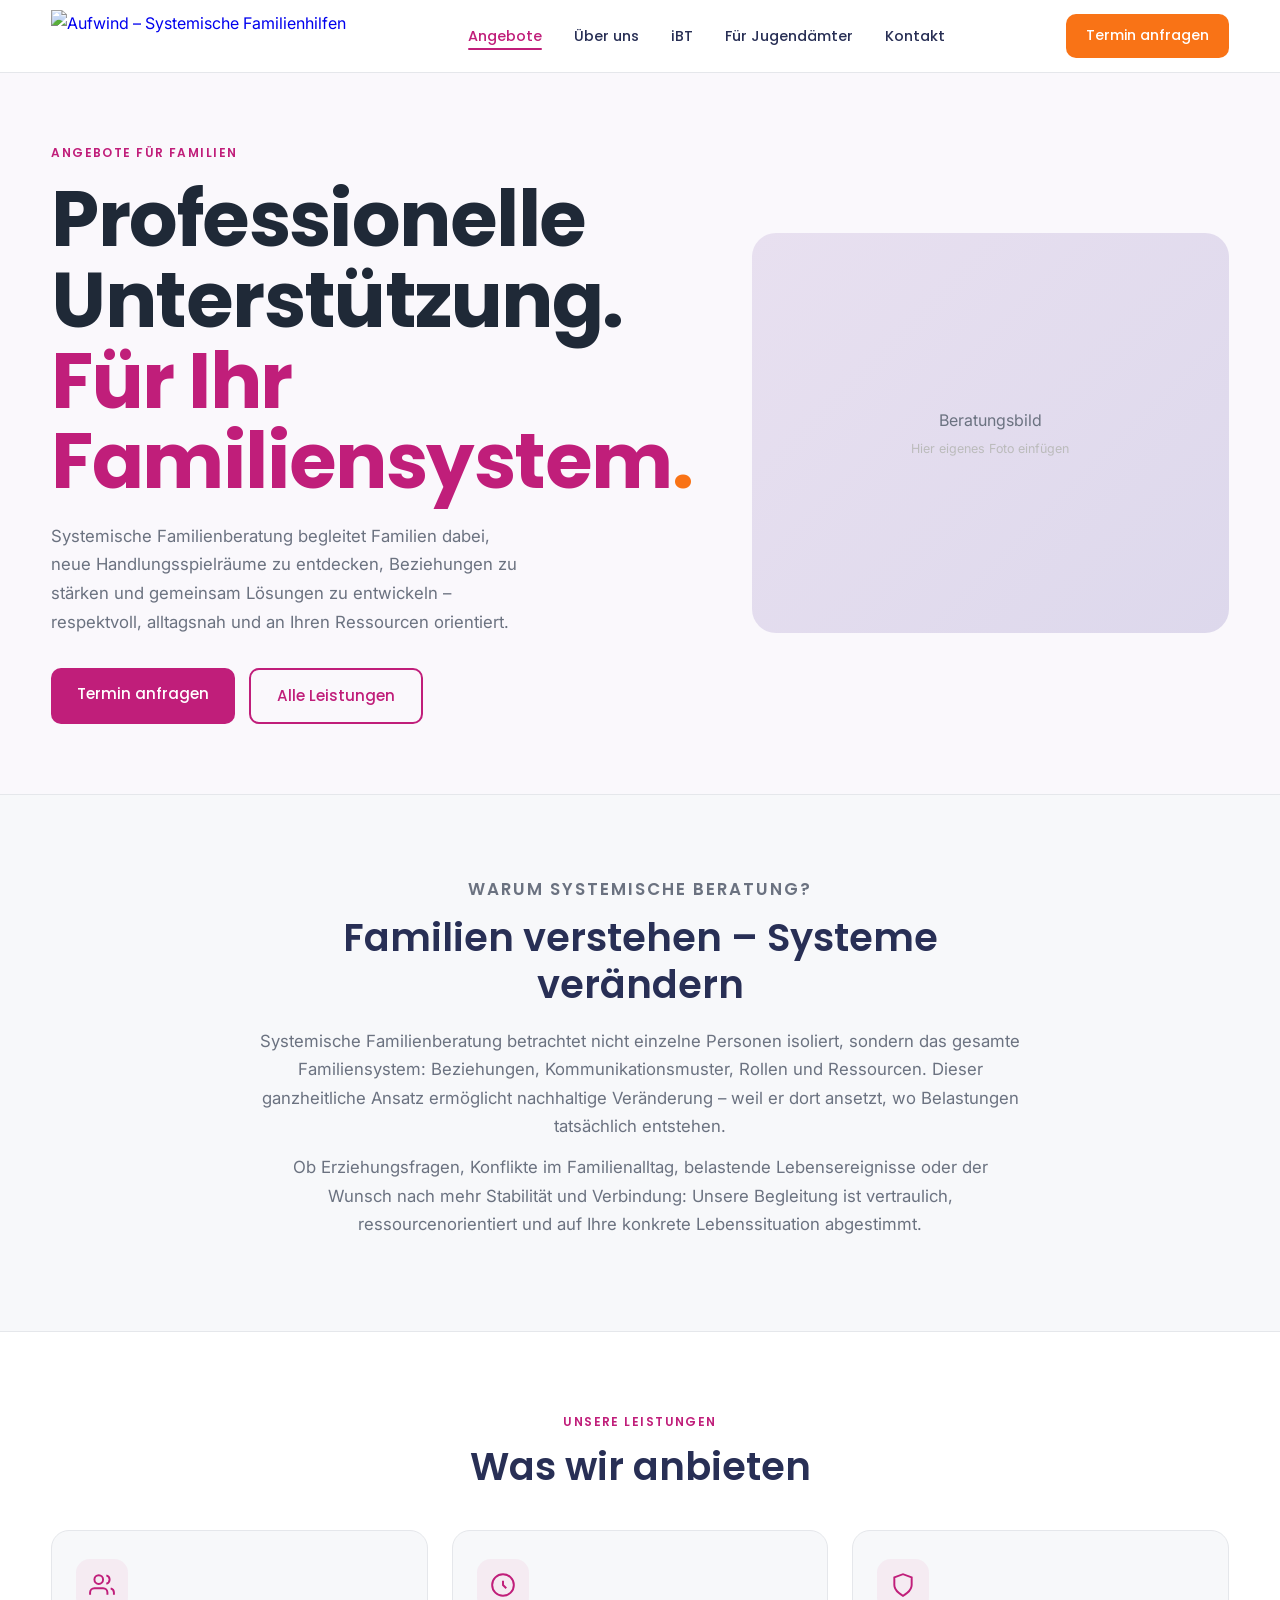
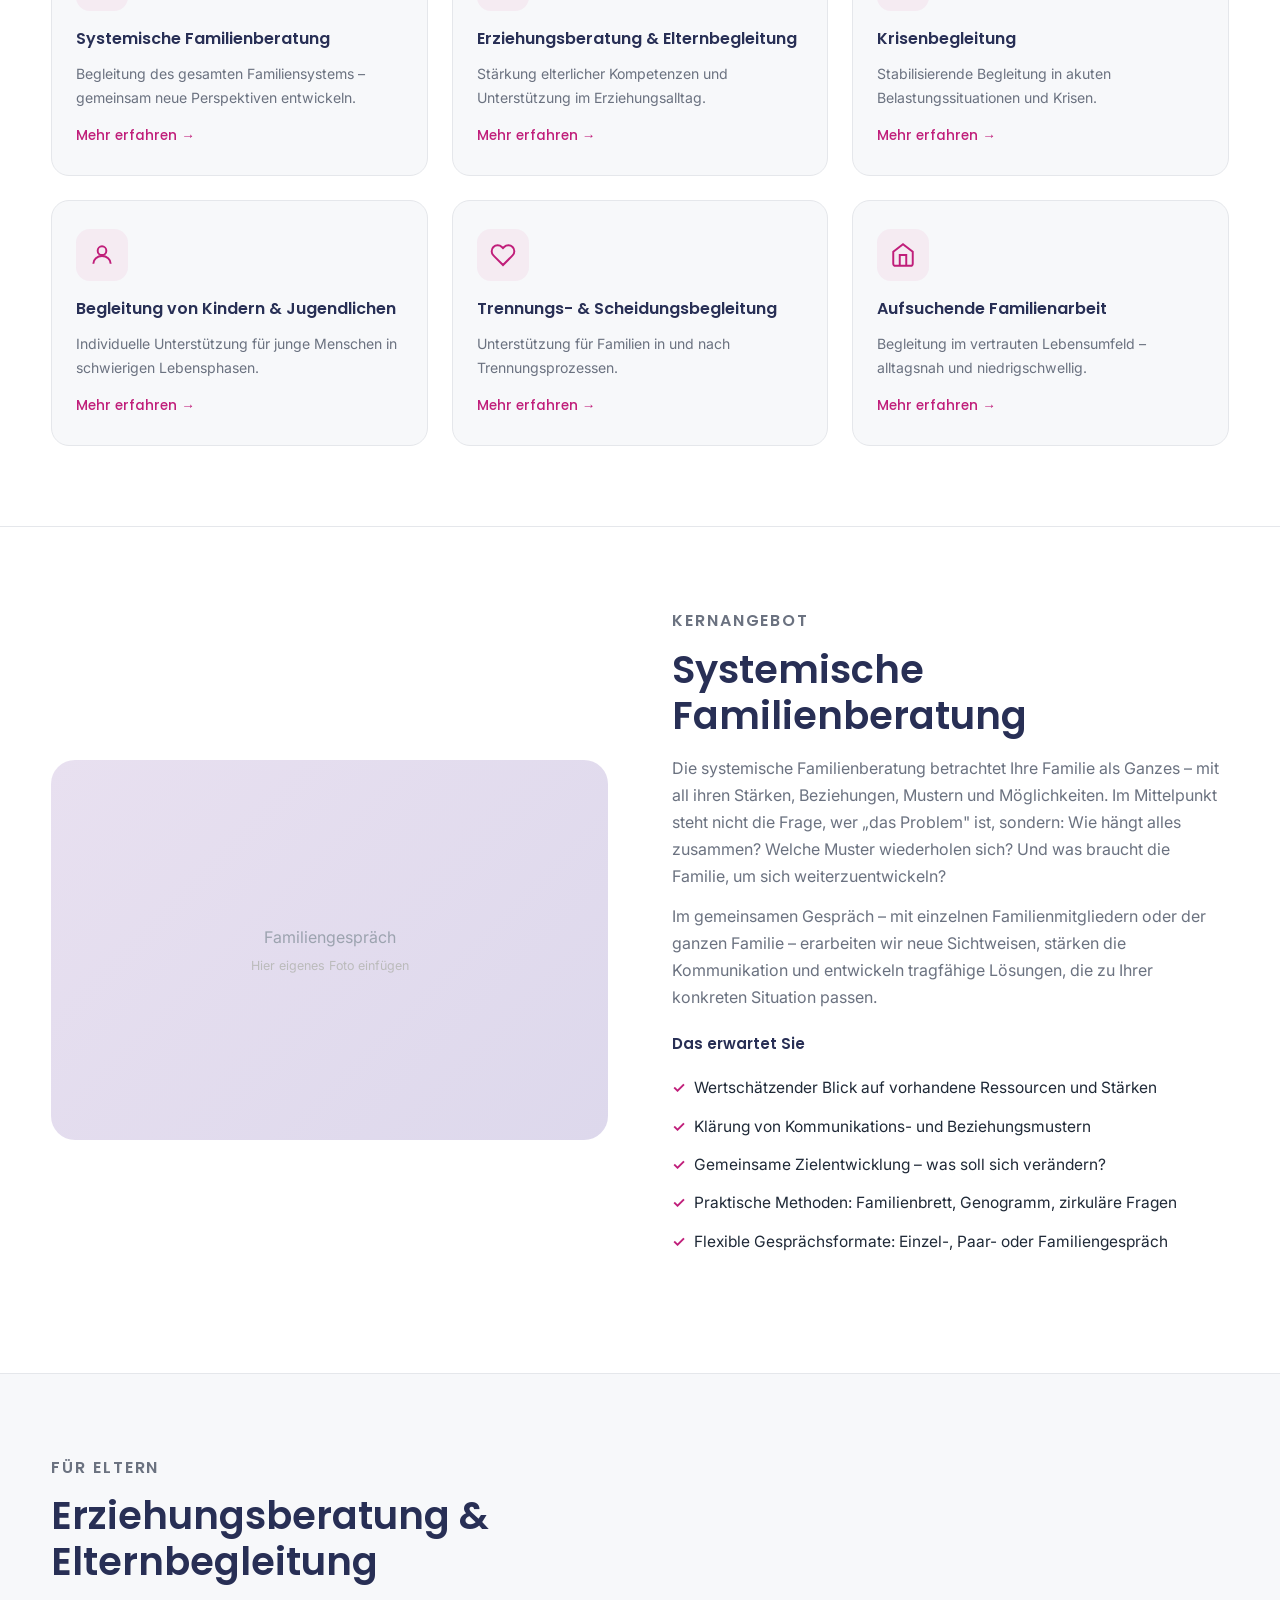
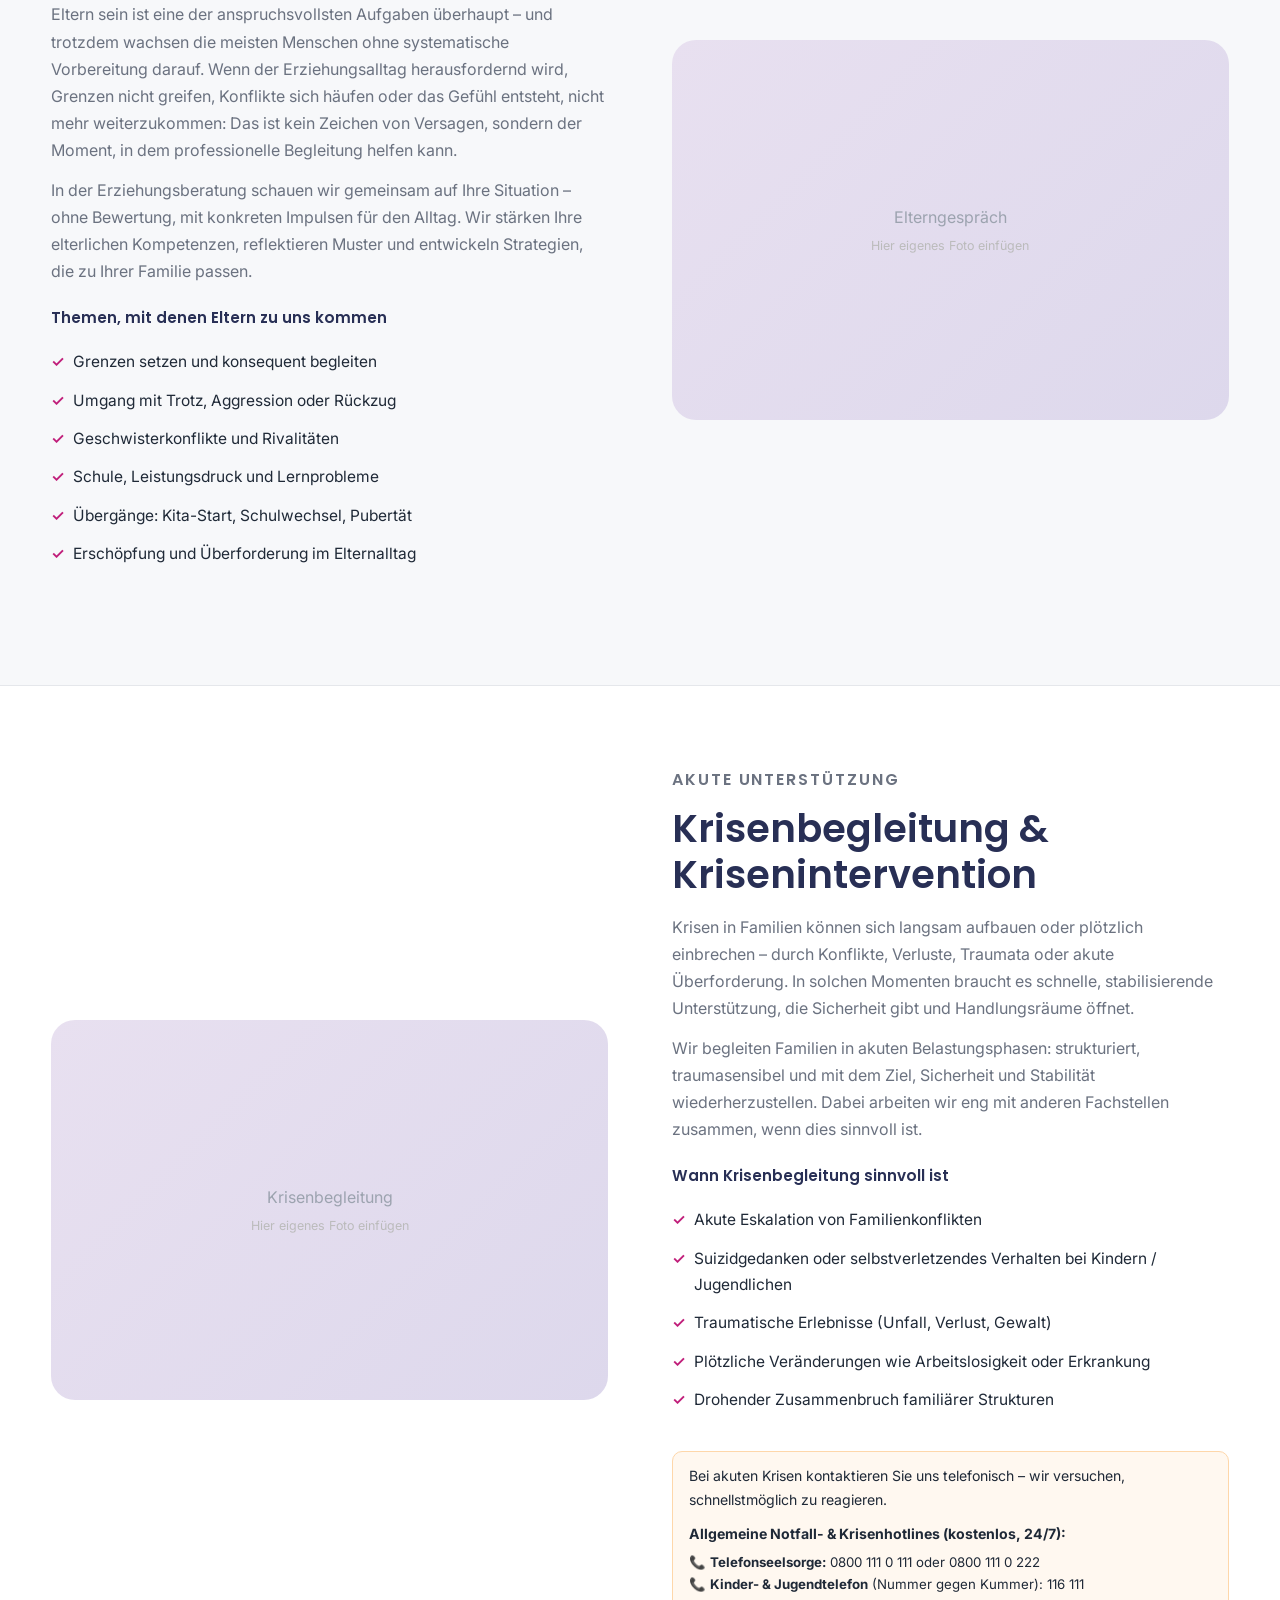
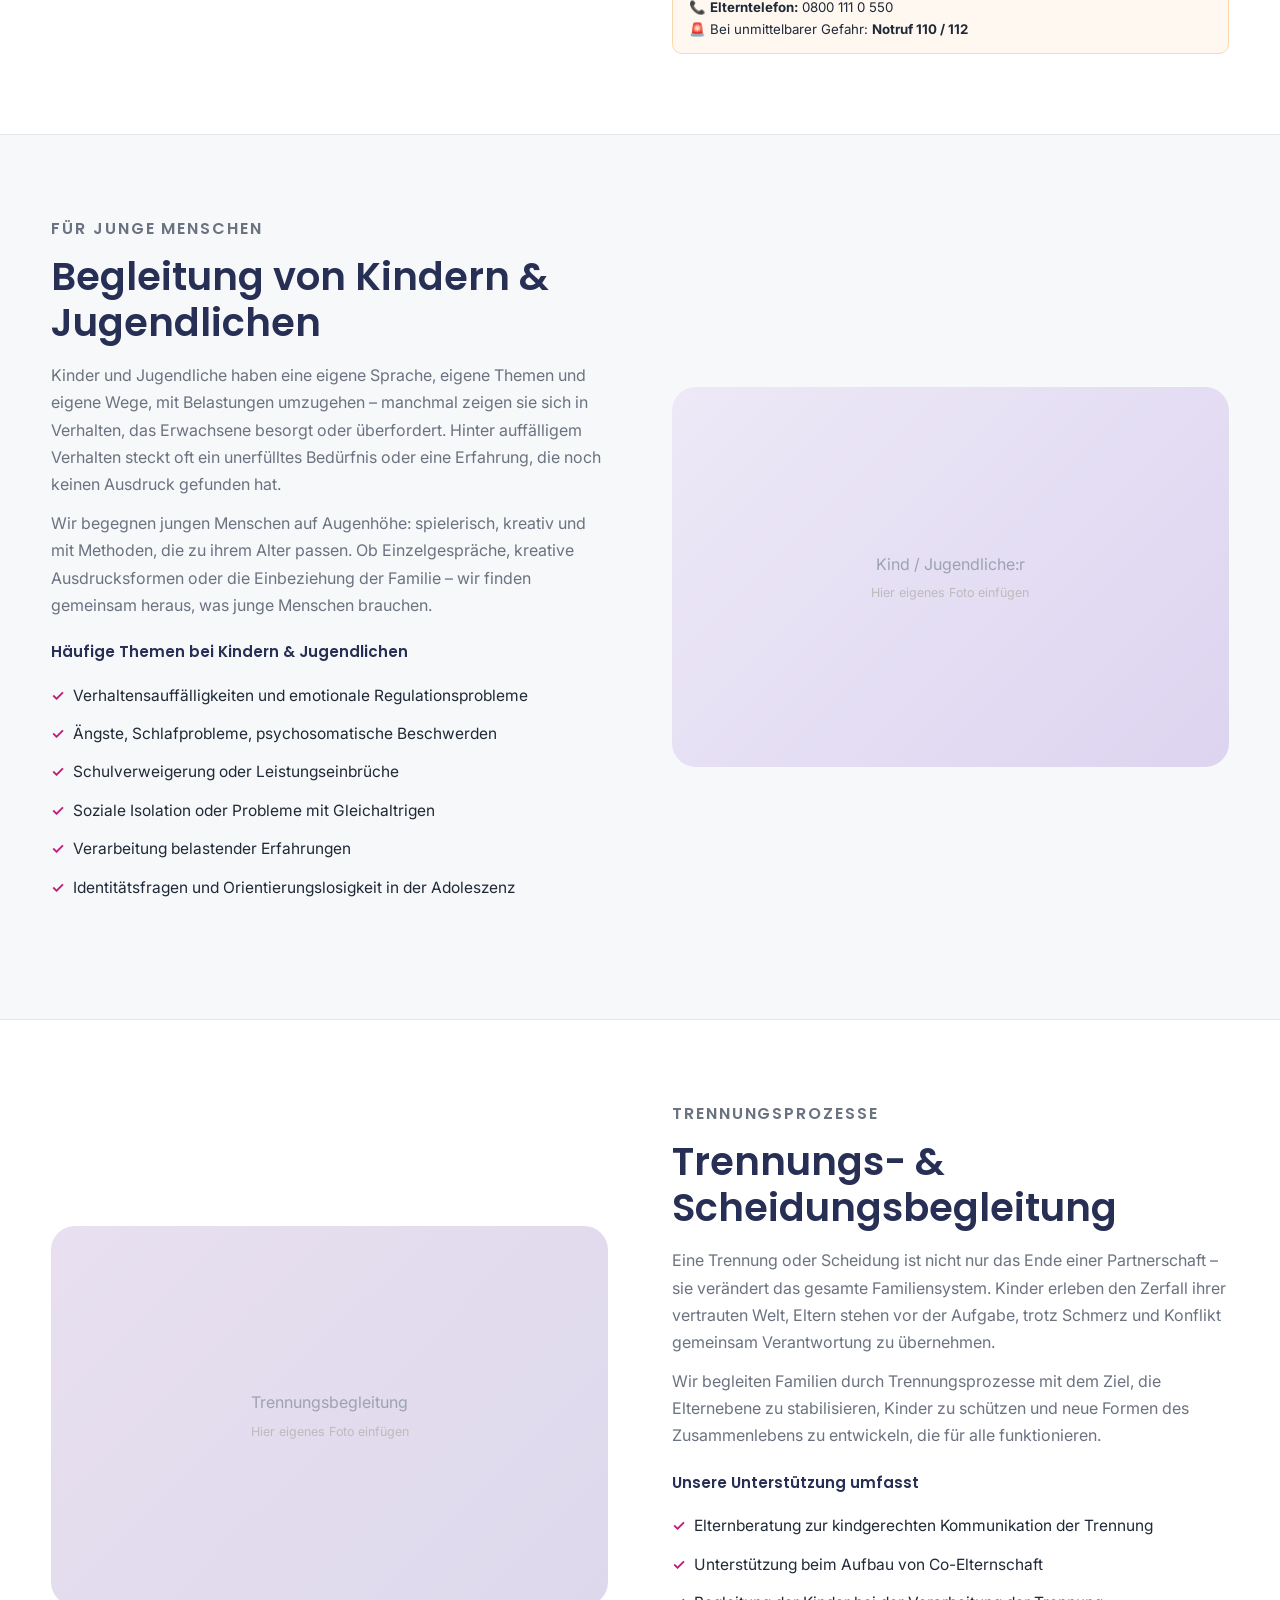
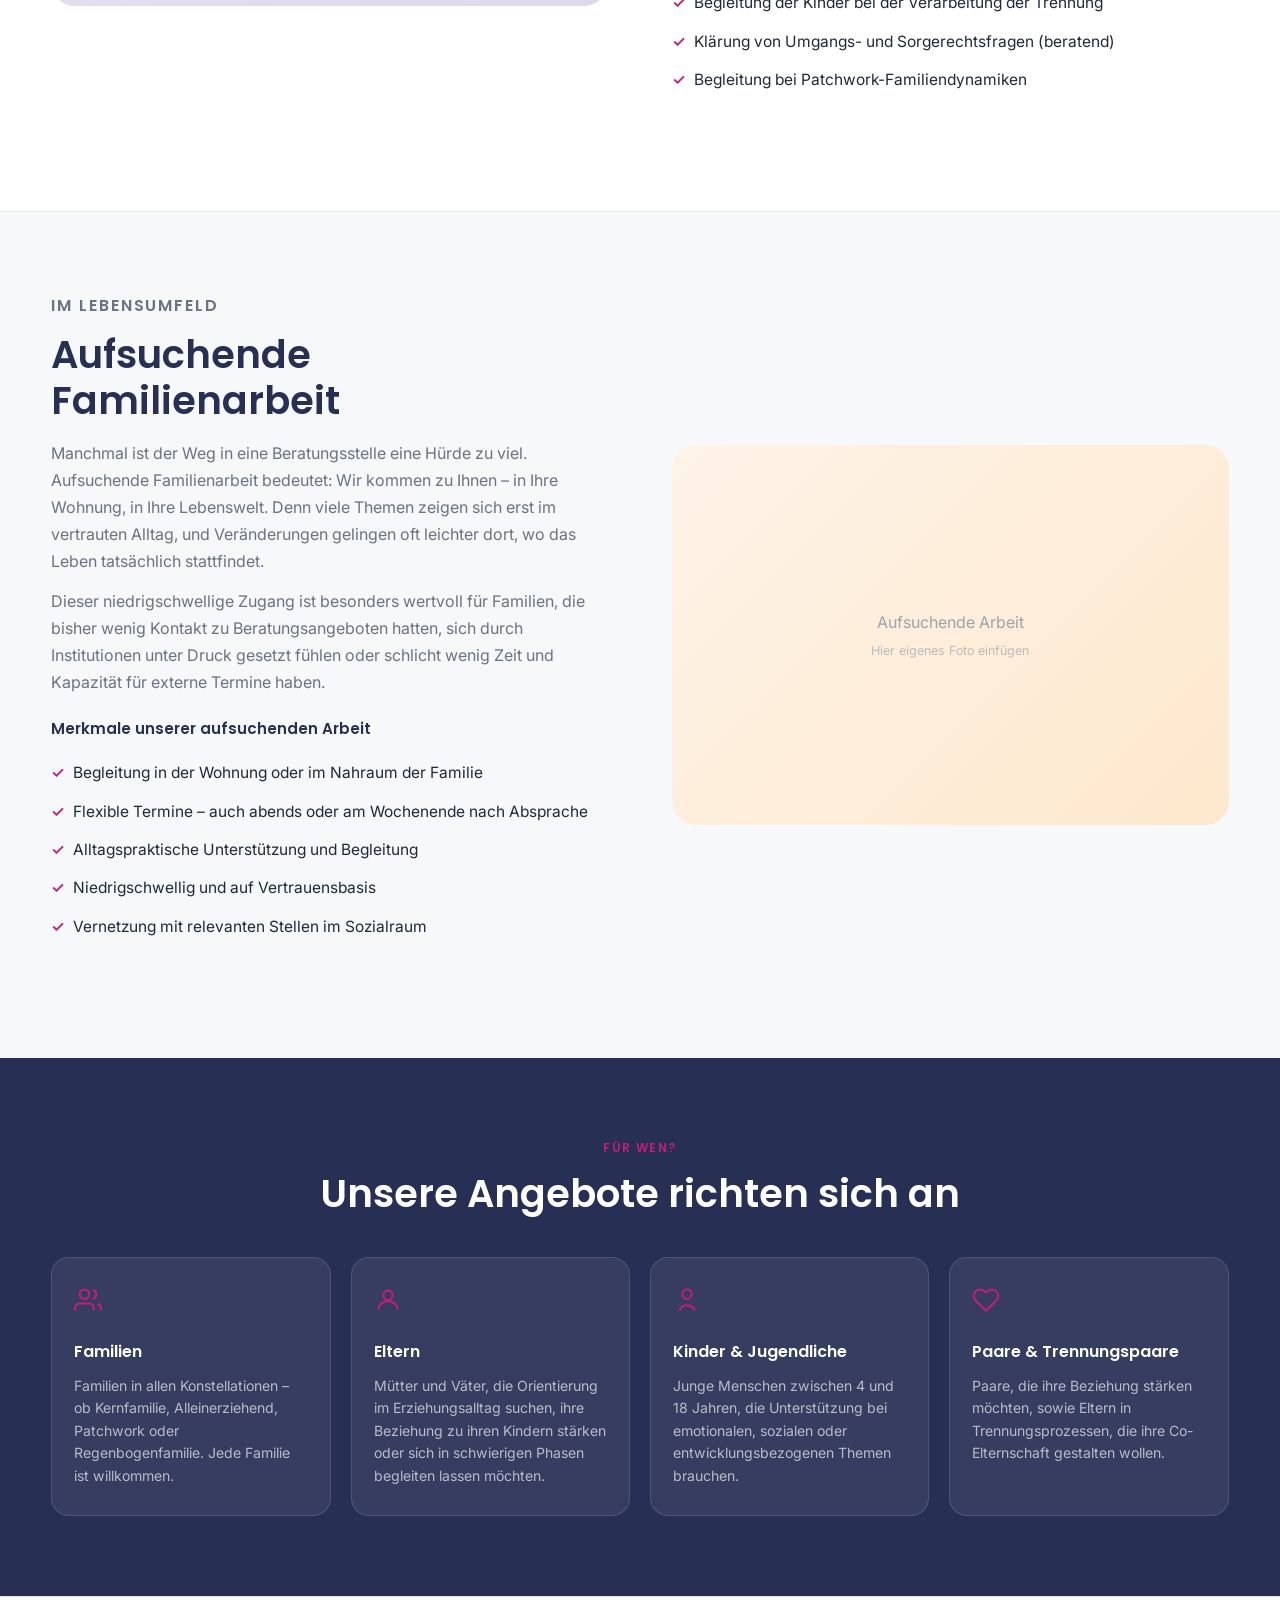
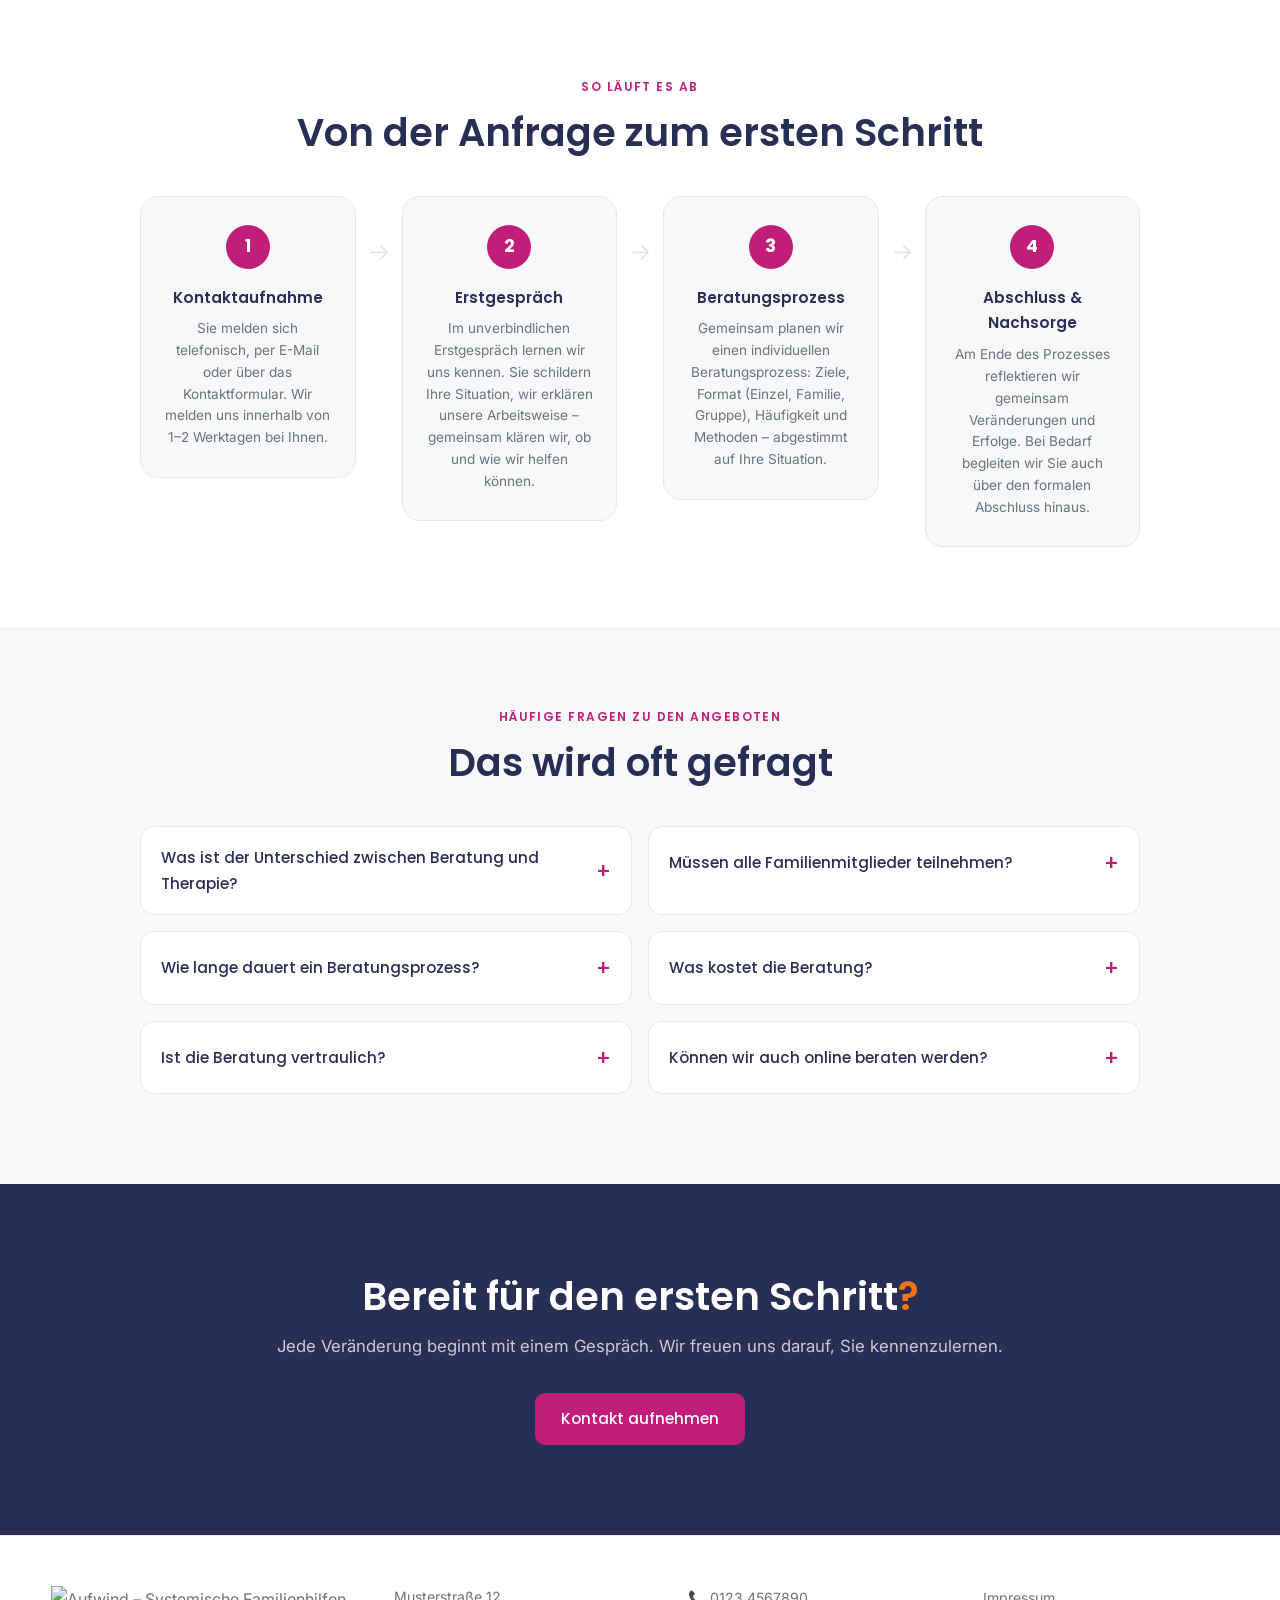
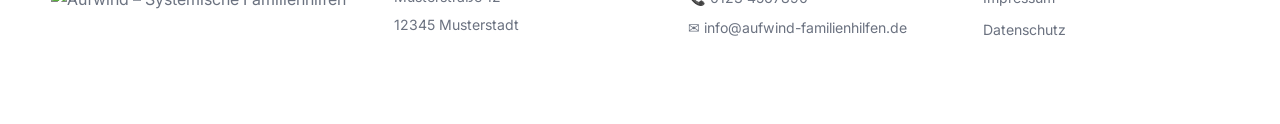
==== commit 8d572c21: "Add files via upload" ====
--- a/angebote.html
+++ b/angebote.html
@@ -12,17 +12,17 @@
 <link rel="stylesheet" href="style.css">
 </head>
 <body>
+  <a class="skip-link" href="#main-content">Zum Hauptinhalt springen</a>
 
 <!-- HEADER / NAV -->
 <header class="header">
   <div class="container nav-inner">
     <div class="logo">
-      <a href="index.html" style="display:flex;align-items:baseline;gap:2px;text-decoration:none;">
-        <span class="logo-aufwind">Aufwind</span><span class="logo-dot">.</span>
-      </a>
-      <span class="logo-sub">Systemische Familienhilfen</span>
-    </div>
-    <nav class="main-nav">
+      <a href="index.html">
+        <img src="logo_kurz.png" alt="Aufwind – Systemische Familienhilfen" class="logo-img">
+      </a>
+    </div>
+    <nav class="main-nav" id="main-nav">
       <a href="angebote.html" class="nav-active">Angebote</a>
       <a href="ueber-uns.html">Über uns</a>
       <a href="ibt.html">iBT</a>
@@ -30,11 +30,13 @@
       <a href="kontakt.html">Kontakt</a>
     </nav>
     <a href="kontakt.html" class="btn btn-orange nav-cta">Termin anfragen</a>
-    <button class="burger" aria-label="Menü öffnen">
+    <button class="burger" aria-label="Menü öffnen" aria-expanded="false" aria-controls="main-nav">
       <span></span><span></span><span></span>
     </button>
   </div>
 </header>
+
+<main id="main-content">
 
 <!-- PAGE HERO -->
 <section class="page-hero angebote-hero">
@@ -82,7 +84,7 @@
 
       <a href="#familienberatung" class="leistung-overview-card">
         <div class="leistung-overview-icon">
-          <svg width="26" height="26" fill="none" stroke="currentColor" stroke-width="1.8" viewBox="0 0 24 24"><path d="M17 21v-2a4 4 0 00-4-4H5a4 4 0 00-4 4v2"/><circle cx="9" cy="7" r="4"/><path d="M23 21v-2a4 4 0 00-3-3.87"/><path d="M16 3.13a4 4 0 010 7.75"/></svg>
+          <svg aria-hidden="true" width="26" height="26" fill="none" stroke="currentColor" stroke-width="1.8" viewBox="0 0 24 24"><path d="M17 21v-2a4 4 0 00-4-4H5a4 4 0 00-4 4v2"/><circle cx="9" cy="7" r="4"/><path d="M23 21v-2a4 4 0 00-3-3.87"/><path d="M16 3.13a4 4 0 010 7.75"/></svg>
         </div>
         <h3>Systemische Familienberatung</h3>
         <p>Begleitung des gesamten Familiensystems – gemeinsam neue Perspektiven entwickeln.</p>
@@ -91,7 +93,7 @@
 
       <a href="#erziehungsberatung" class="leistung-overview-card">
         <div class="leistung-overview-icon">
-          <svg width="26" height="26" fill="none" stroke="currentColor" stroke-width="1.8" viewBox="0 0 24 24"><path d="M12 2a10 10 0 100 20A10 10 0 0012 2z"/><path d="M12 8v4l3 3"/></svg>
+          <svg aria-hidden="true" width="26" height="26" fill="none" stroke="currentColor" stroke-width="1.8" viewBox="0 0 24 24"><path d="M12 2a10 10 0 100 20A10 10 0 0012 2z"/><path d="M12 8v4l3 3"/></svg>
         </div>
         <h3>Erziehungsberatung &amp; Elternbegleitung</h3>
         <p>Stärkung elterlicher Kompetenzen und Unterstützung im Erziehungsalltag.</p>
@@ -100,7 +102,7 @@
 
       <a href="#krisenbegleitung" class="leistung-overview-card">
         <div class="leistung-overview-icon">
-          <svg width="26" height="26" fill="none" stroke="currentColor" stroke-width="1.8" viewBox="0 0 24 24"><path d="M12 22s8-4 8-10V5l-8-3-8 3v7c0 6 8 10 8 10z"/></svg>
+          <svg aria-hidden="true" width="26" height="26" fill="none" stroke="currentColor" stroke-width="1.8" viewBox="0 0 24 24"><path d="M12 22s8-4 8-10V5l-8-3-8 3v7c0 6 8 10 8 10z"/></svg>
         </div>
         <h3>Krisenbegleitung</h3>
         <p>Stabilisierende Begleitung in akuten Belastungssituationen und Krisen.</p>
@@ -109,7 +111,7 @@
 
       <a href="#kinder-jugendliche" class="leistung-overview-card">
         <div class="leistung-overview-icon">
-          <svg width="26" height="26" fill="none" stroke="currentColor" stroke-width="1.8" viewBox="0 0 24 24"><circle cx="12" cy="8" r="4"/><path d="M4 20c0-4 3.6-7 8-7s8 3 8 7"/></svg>
+          <svg aria-hidden="true" width="26" height="26" fill="none" stroke="currentColor" stroke-width="1.8" viewBox="0 0 24 24"><circle cx="12" cy="8" r="4"/><path d="M4 20c0-4 3.6-7 8-7s8 3 8 7"/></svg>
         </div>
         <h3>Begleitung von Kindern &amp; Jugendlichen</h3>
         <p>Individuelle Unterstützung für junge Menschen in schwierigen Lebensphasen.</p>
@@ -118,7 +120,7 @@
 
       <a href="#trennung" class="leistung-overview-card">
         <div class="leistung-overview-icon">
-          <svg width="26" height="26" fill="none" stroke="currentColor" stroke-width="1.8" viewBox="0 0 24 24"><path d="M20.84 4.61a5.5 5.5 0 00-7.78 0L12 5.67l-1.06-1.06a5.5 5.5 0 00-7.78 7.78l1.06 1.06L12 21.23l7.78-7.78 1.06-1.06a5.5 5.5 0 000-7.78z"/></svg>
+          <svg aria-hidden="true" width="26" height="26" fill="none" stroke="currentColor" stroke-width="1.8" viewBox="0 0 24 24"><path d="M20.84 4.61a5.5 5.5 0 00-7.78 0L12 5.67l-1.06-1.06a5.5 5.5 0 00-7.78 7.78l1.06 1.06L12 21.23l7.78-7.78 1.06-1.06a5.5 5.5 0 000-7.78z"/></svg>
         </div>
         <h3>Trennungs- &amp; Scheidungsbegleitung</h3>
         <p>Unterstützung für Familien in und nach Trennungsprozessen.</p>
@@ -127,7 +129,7 @@
 
       <a href="#aufsuchend" class="leistung-overview-card">
         <div class="leistung-overview-icon">
-          <svg width="26" height="26" fill="none" stroke="currentColor" stroke-width="1.8" viewBox="0 0 24 24"><path d="M3 9l9-7 9 7v11a2 2 0 01-2 2H5a2 2 0 01-2-2z"/><polyline points="9 22 9 12 15 12 15 22"/></svg>
+          <svg aria-hidden="true" width="26" height="26" fill="none" stroke="currentColor" stroke-width="1.8" viewBox="0 0 24 24"><path d="M3 9l9-7 9 7v11a2 2 0 01-2 2H5a2 2 0 01-2-2z"/><polyline points="9 22 9 12 15 12 15 22"/></svg>
         </div>
         <h3>Aufsuchende Familienarbeit</h3>
         <p>Begleitung im vertrauten Lebensumfeld – alltagsnah und niedrigschwellig.</p>
@@ -338,28 +340,28 @@
     <div class="zielgruppen-grid">
       <div class="zielgruppe-card">
         <div class="zielgruppe-icon">
-          <svg width="28" height="28" fill="none" stroke="currentColor" stroke-width="1.8" viewBox="0 0 24 24"><path d="M17 21v-2a4 4 0 00-4-4H5a4 4 0 00-4 4v2"/><circle cx="9" cy="7" r="4"/><path d="M23 21v-2a4 4 0 00-3-3.87"/><path d="M16 3.13a4 4 0 010 7.75"/></svg>
+          <svg aria-hidden="true" width="28" height="28" fill="none" stroke="currentColor" stroke-width="1.8" viewBox="0 0 24 24"><path d="M17 21v-2a4 4 0 00-4-4H5a4 4 0 00-4 4v2"/><circle cx="9" cy="7" r="4"/><path d="M23 21v-2a4 4 0 00-3-3.87"/><path d="M16 3.13a4 4 0 010 7.75"/></svg>
         </div>
         <h3>Familien</h3>
         <p>Familien in allen Konstellationen – ob Kernfamilie, Alleinerziehend, Patchwork oder Regenbogenfamilie. Jede Familie ist willkommen.</p>
       </div>
       <div class="zielgruppe-card">
         <div class="zielgruppe-icon">
-          <svg width="28" height="28" fill="none" stroke="currentColor" stroke-width="1.8" viewBox="0 0 24 24"><circle cx="12" cy="8" r="4"/><path d="M4 20c0-4 3.6-7 8-7s8 3 8 7"/></svg>
+          <svg aria-hidden="true" width="28" height="28" fill="none" stroke="currentColor" stroke-width="1.8" viewBox="0 0 24 24"><circle cx="12" cy="8" r="4"/><path d="M4 20c0-4 3.6-7 8-7s8 3 8 7"/></svg>
         </div>
         <h3>Eltern</h3>
         <p>Mütter und Väter, die Orientierung im Erziehungsalltag suchen, ihre Beziehung zu ihren Kindern stärken oder sich in schwierigen Phasen begleiten lassen möchten.</p>
       </div>
       <div class="zielgruppe-card">
         <div class="zielgruppe-icon">
-          <svg width="28" height="28" fill="none" stroke="currentColor" stroke-width="1.8" viewBox="0 0 24 24"><circle cx="12" cy="7" r="4"/><path d="M5.5 21a7 7 0 0113 0"/></svg>
+          <svg aria-hidden="true" width="28" height="28" fill="none" stroke="currentColor" stroke-width="1.8" viewBox="0 0 24 24"><circle cx="12" cy="7" r="4"/><path d="M5.5 21a7 7 0 0113 0"/></svg>
         </div>
         <h3>Kinder &amp; Jugendliche</h3>
         <p>Junge Menschen zwischen 4 und 18 Jahren, die Unterstützung bei emotionalen, sozialen oder entwicklungsbezogenen Themen brauchen.</p>
       </div>
       <div class="zielgruppe-card">
         <div class="zielgruppe-icon">
-          <svg width="28" height="28" fill="none" stroke="currentColor" stroke-width="1.8" viewBox="0 0 24 24"><path d="M20.84 4.61a5.5 5.5 0 00-7.78 0L12 5.67l-1.06-1.06a5.5 5.5 0 00-7.78 7.78l1.06 1.06L12 21.23l7.78-7.78 1.06-1.06a5.5 5.5 0 000-7.78z"/></svg>
+          <svg aria-hidden="true" width="28" height="28" fill="none" stroke="currentColor" stroke-width="1.8" viewBox="0 0 24 24"><path d="M20.84 4.61a5.5 5.5 0 00-7.78 0L12 5.67l-1.06-1.06a5.5 5.5 0 00-7.78 7.78l1.06 1.06L12 21.23l7.78-7.78 1.06-1.06a5.5 5.5 0 000-7.78z"/></svg>
         </div>
         <h3>Paare &amp; Trennungspaare</h3>
         <p>Paare, die ihre Beziehung stärken möchten, sowie Eltern in Trennungsprozessen, die ihre Co-Elternschaft gestalten wollen.</p>
@@ -453,15 +455,19 @@
   </div>
 </section>
 
+</main>
+
 <!-- FOOTER -->
 <footer class="footer">
   <div class="container footer-inner">
     <div class="footer-brand">
       <div class="footer-logo">
-        <span class="logo-aufwind logo-white">Aufwind</span><span class="logo-dot logo-orange-dot">.</span>
-      </div>
-      <p>Systemische Familienhilfen</p>
-      <p>Musterstraße 12 · 12345 Musterstadt</p>
+        <img src="logo_aufwind.png" alt="Aufwind – Systemische Familienhilfen" class="footer-logo-img">
+      </div>
+    </div>
+    <div class="footer-address">
+      <p>Musterstraße 12</p>
+      <p>12345 Musterstadt</p>
     </div>
     <div class="footer-contact">
       <p>📞 0123 4567890</p>
@@ -478,15 +484,16 @@
   const burger = document.querySelector('.burger');
   const nav = document.querySelector('.main-nav');
   burger.addEventListener('click', () => {
-    nav.classList.toggle('nav-open');
+    const isOpen = nav.classList.toggle('nav-open');
     burger.classList.toggle('burger-open');
+    burger.setAttribute('aria-expanded', isOpen);
   });
 </script>
 
 
 <!-- SCROLL TO TOP -->
 <button class="scroll-top" id="scrollTop" aria-label="Nach oben" title="Nach oben">
-  <svg width="20" height="20" fill="none" stroke="currentColor" stroke-width="2.2" viewBox="0 0 24 24"><polyline points="18 15 12 9 6 15"/></svg>
+  <svg aria-hidden="true" width="20" height="20" fill="none" stroke="currentColor" stroke-width="2.2" viewBox="0 0 24 24"><polyline points="18 15 12 9 6 15"/></svg>
 </button>
 
 <script>
--- a/style.css
+++ b/style.css
@@ -2,7 +2,7 @@
 :root {
   --navy:    #282F55;
   --navy-dark: #1f2344;
-  --magenta: #D94A9B;
+  --magenta: #C01E7A;
   --magenta-light: #f0d6ea;
   --orange:  #F97316;
   --violet:  #8B6FCF;
@@ -1247,25 +1247,27 @@
 
 /* ===== FOOTER ===== */
 .footer {
-  background: var(--navy-dark);
-  color: rgba(255,255,255,0.7);
+  background: #fff;
+  color: var(--text-light);
   padding: 50px 0;
+  border-top: 1px solid var(--gray-light);
 }
 .footer-inner {
   display: grid;
-  grid-template-columns: 2fr 1fr 1fr;
-  gap: 40px;
+  grid-template-columns: auto 1fr 1fr 1fr;
+  gap: 48px;
   align-items: start;
 }
 .footer-logo {
   display: flex;
-  align-items: baseline;
+  align-items: flex-start;
   margin-bottom: 8px;
 }
 .logo-white { color: #fff !important; font-size: 1.3rem; }
 .logo-orange-dot { color: var(--orange) !important; font-size: 1.3rem; }
-.footer-brand p { font-size: 0.88rem; color: rgba(255,255,255,0.5); margin-top: 4px; }
-.footer-contact p { font-size: 0.88rem; color: rgba(255,255,255,0.6); margin-bottom: 6px; }
+.footer-brand p { font-size: 0.88rem; color: var(--text-light); margin-top: 4px; }
+.footer-address p { font-size: 0.88rem; color: var(--text-light); margin-bottom: 6px; line-height: 1.6; }
+.footer-contact p { font-size: 0.88rem; color: var(--text-light); margin-bottom: 6px; }
 .footer-links {
   display: flex;
   flex-direction: column;
@@ -1273,10 +1275,10 @@
 }
 .footer-links a {
   font-size: 0.88rem;
-  color: rgba(255,255,255,0.5);
+  color: var(--text-light);
   transition: color 0.2s;
 }
-.footer-links a:hover { color: #fff; }
+.footer-links a:hover { color: var(--magenta); }
 
 /* ===== RESPONSIVE ===== */
 @media (max-width: 960px) {
@@ -1290,8 +1292,11 @@
   .aufwind-grid { grid-template-columns: repeat(4, 1fr); }
   .methoden-grid { grid-template-columns: repeat(2, 1fr); }
   .ja-cards     { grid-template-columns: 1fr; }
-  .footer-inner { grid-template-columns: 1fr; gap: 28px; }
+  .footer-inner { grid-template-columns: 1fr 1fr; gap: 24px; }
   .hero-badge { left: auto; right: 20px; bottom: 20px; }
+}
+@media (max-width: 600px) {
+  .footer-inner { grid-template-columns: 1fr; gap: 20px; }
 }
 @media (max-width: 700px) {
   .main-nav  { display: none; }
@@ -1324,6 +1329,7 @@
   align-items: center;
   justify-content: center;
   box-shadow: 0 4px 16px rgba(40,47,85,.25);
+  border: 2px solid rgba(255,255,255,0.6);
   opacity: 0;
   pointer-events: none;
   transform: translateY(12px);
@@ -2163,3 +2169,53 @@
   .warum-grid  { grid-template-columns: 1fr; }
   .aufwind-grid-ueber .aufwind-card { flex: 1 1 100%; }
 }
+
+/* ── LOGO IMAGE ─────────────────────────────────────────────── */
+.logo-img {
+  height: 52px;
+  width: auto;
+  display: block;
+}
+@media (max-width: 700px) {
+  .logo-img { height: 42px; }
+}
+
+/* ── FOOTER LOGO IMAGE ──────────────────────────────────────── */
+.footer-logo-img {
+  height: 72px;
+  width: auto;
+  display: block;
+  margin-bottom: 8px;
+}
+
+/* ── BARRIEREFREIHEIT ───────────────────────────────────────── */
+
+/* Skip-to-content Link */
+.skip-link {
+  position: absolute;
+  top: -100%;
+  left: 1rem;
+  background: var(--navy);
+  color: #fff;
+  padding: 12px 20px;
+  font-family: 'Poppins', sans-serif;
+  font-size: 0.9rem;
+  font-weight: 500;
+  text-decoration: none;
+  z-index: 9999;
+  border-radius: 0 0 8px 8px;
+  transition: top 0.2s;
+}
+.skip-link:focus { top: 0; outline: 3px solid var(--orange); outline-offset: 2px; }
+
+/* Fokus-Indikatoren */
+:focus-visible {
+  outline: 3px solid var(--magenta);
+  outline-offset: 3px;
+  border-radius: 4px;
+}
+.form-group input:focus-visible,
+.form-group select:focus-visible,
+.form-group textarea:focus-visible {
+  outline: none; /* bereits box-shadow-Fokus vorhanden */
+}
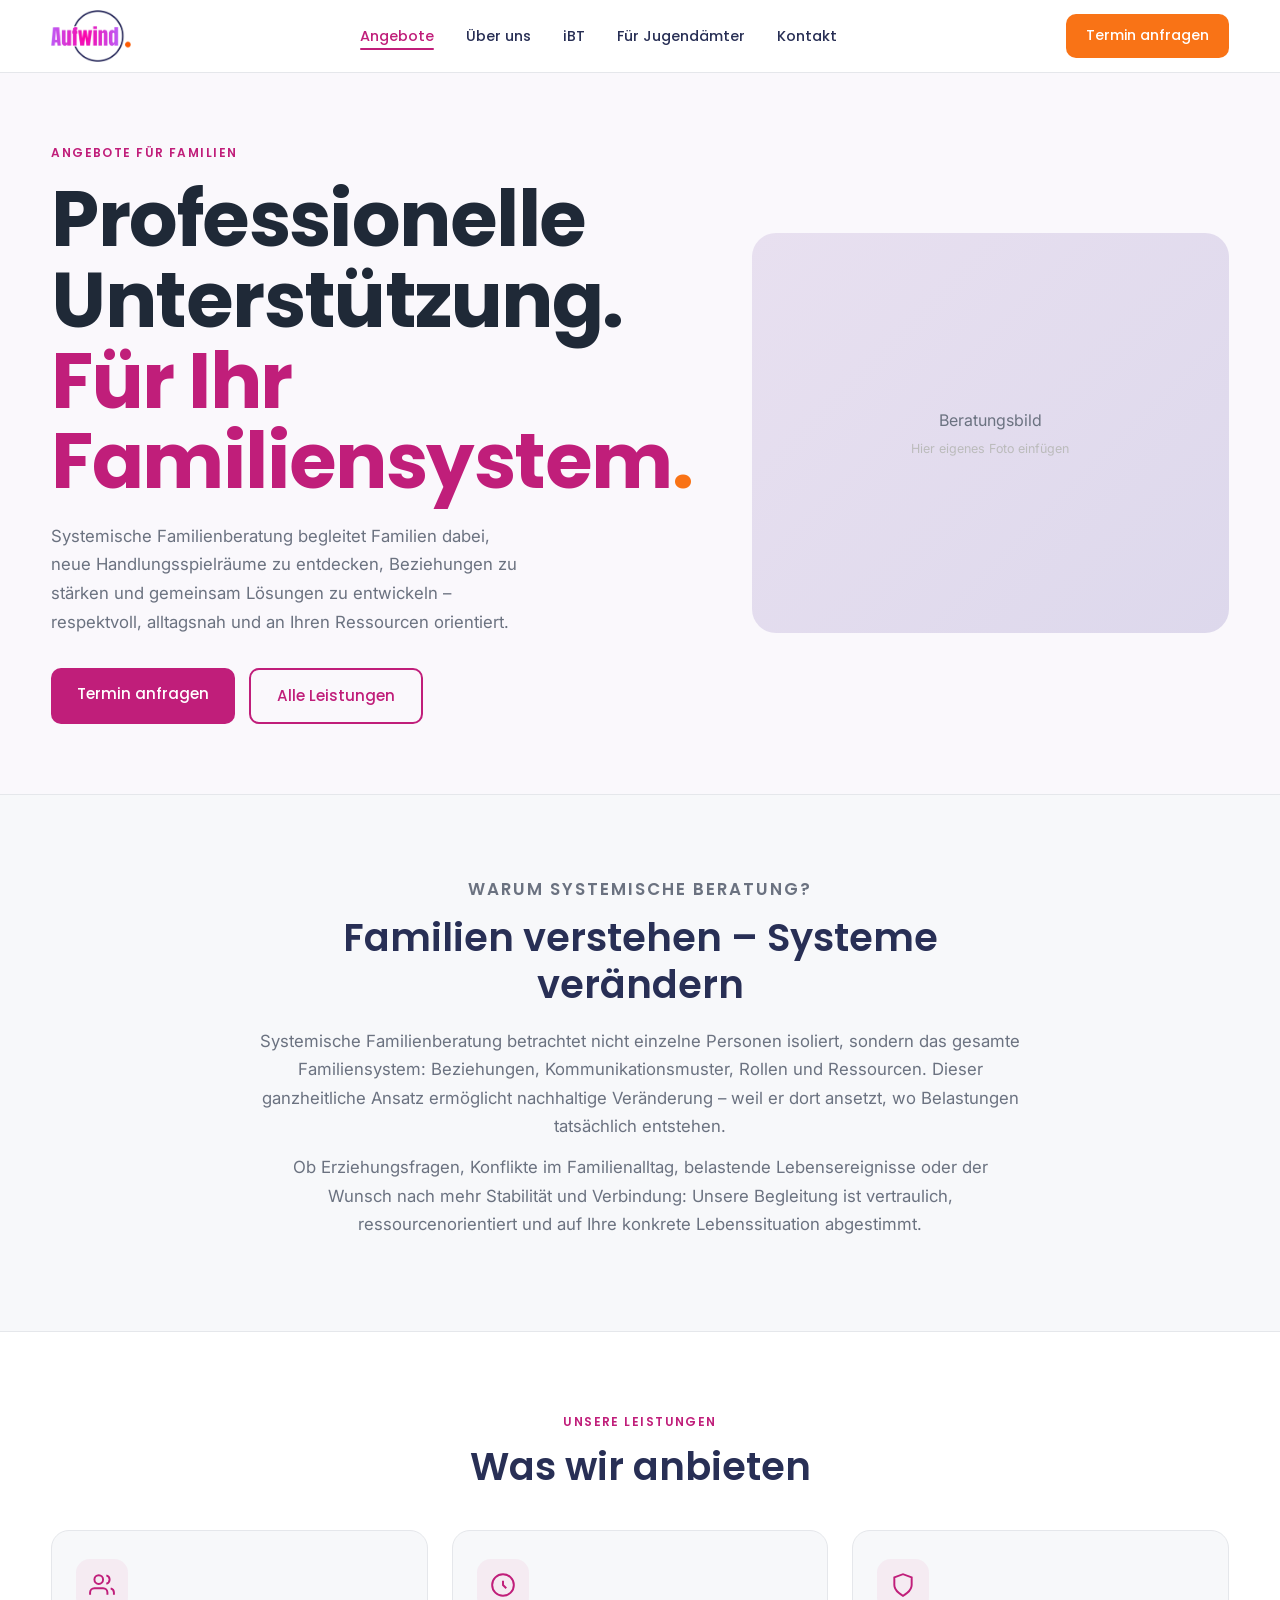
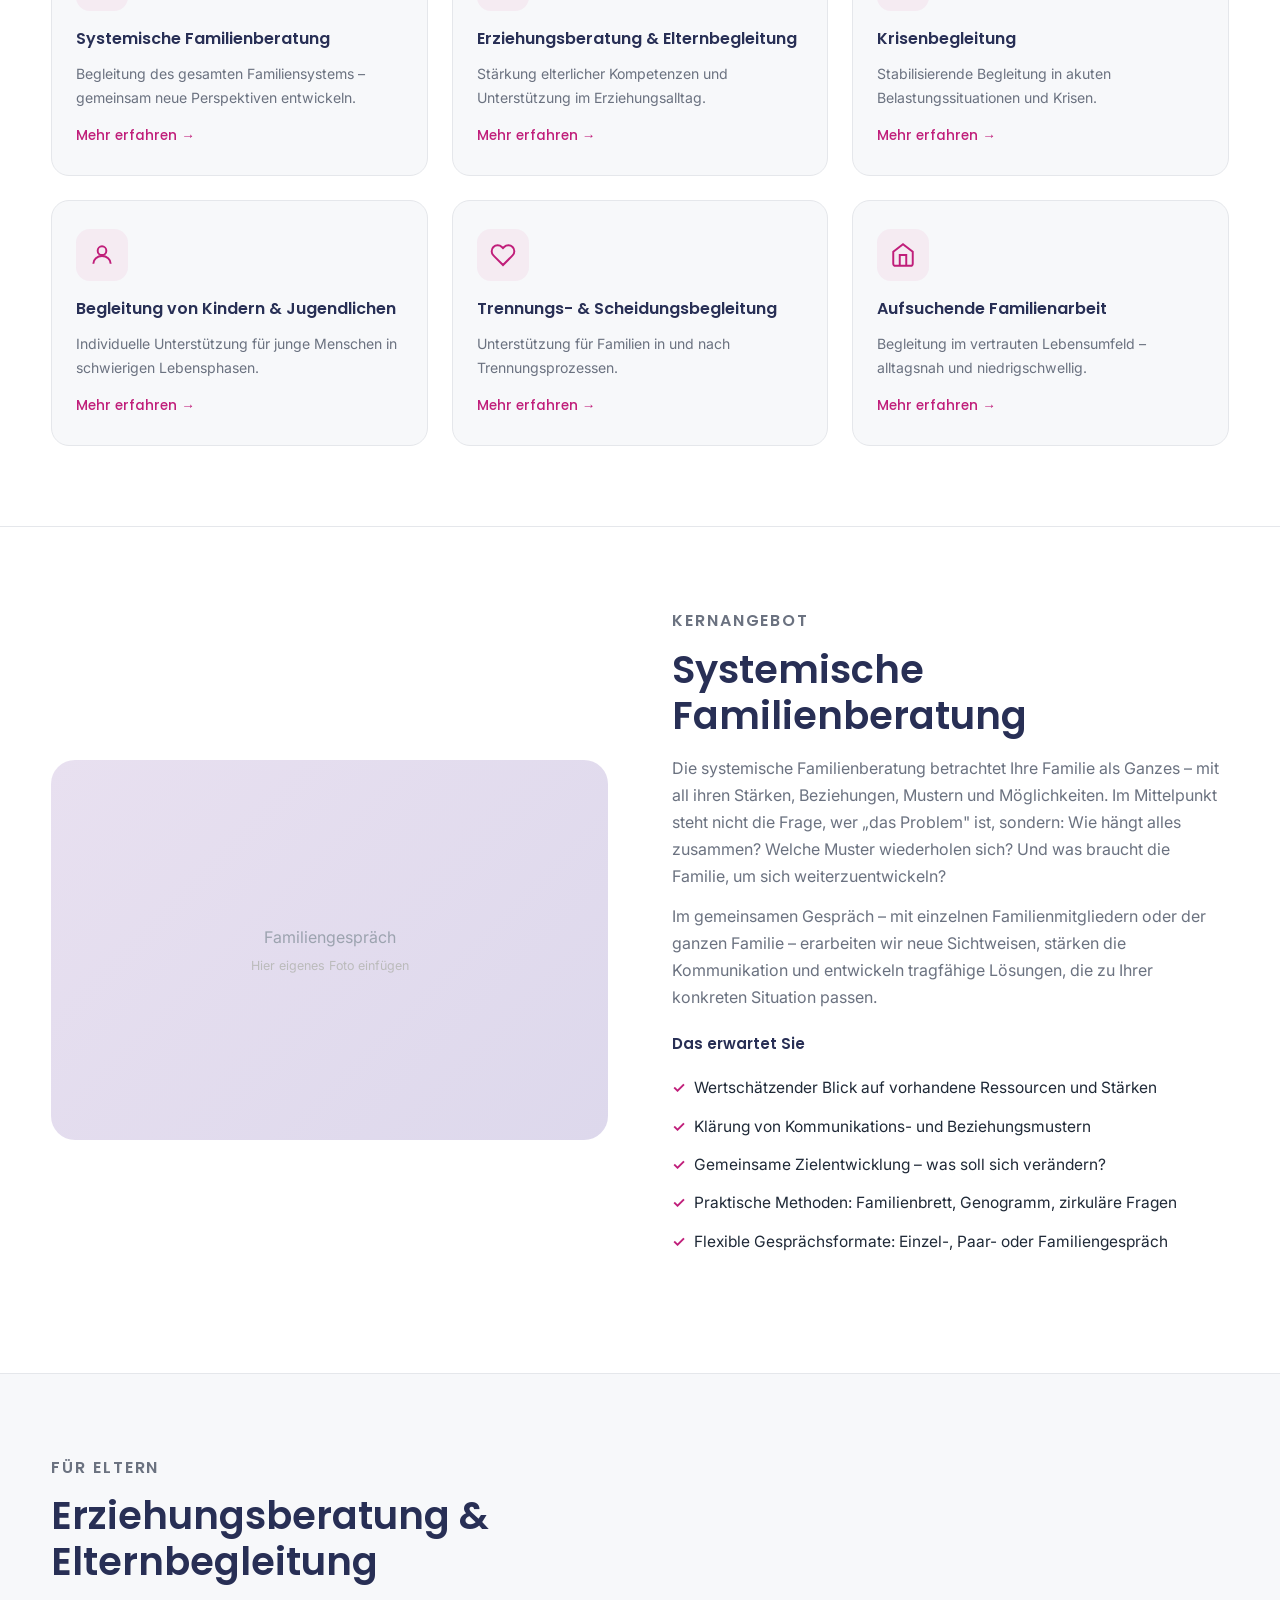
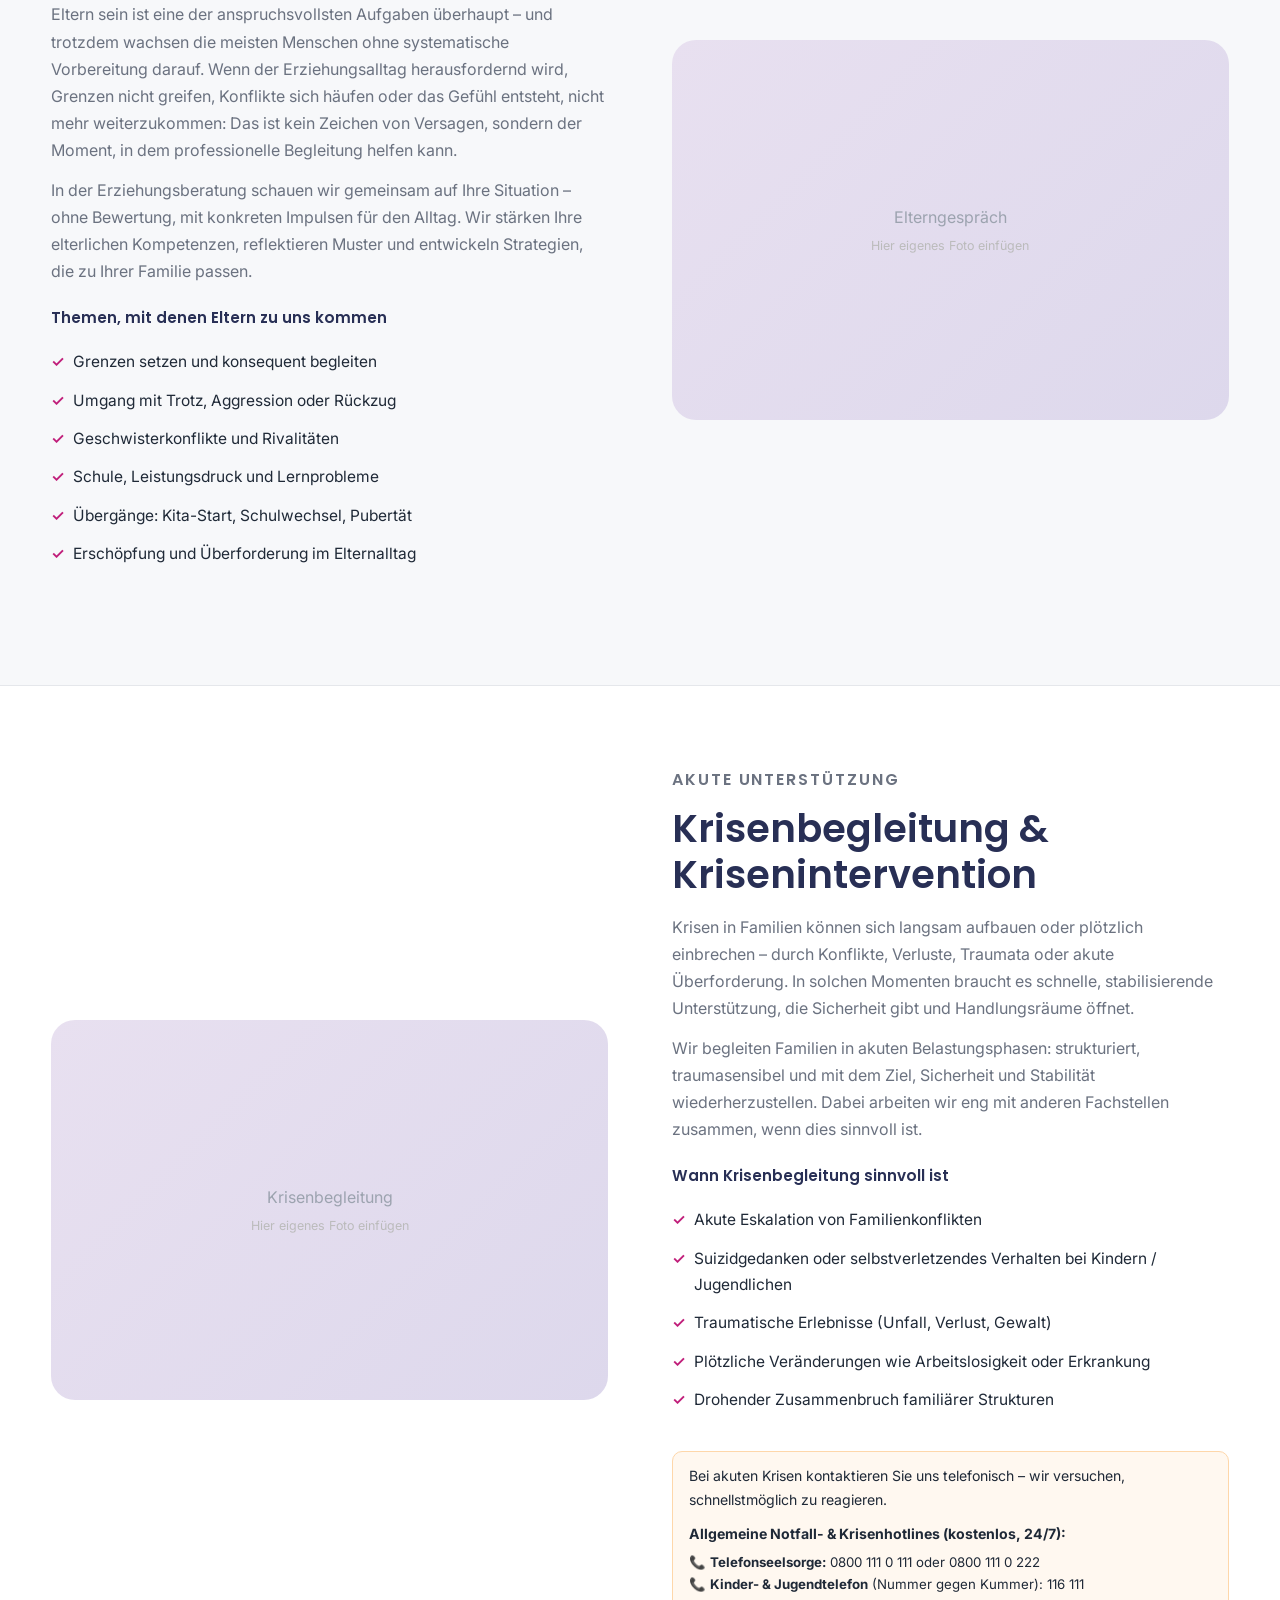
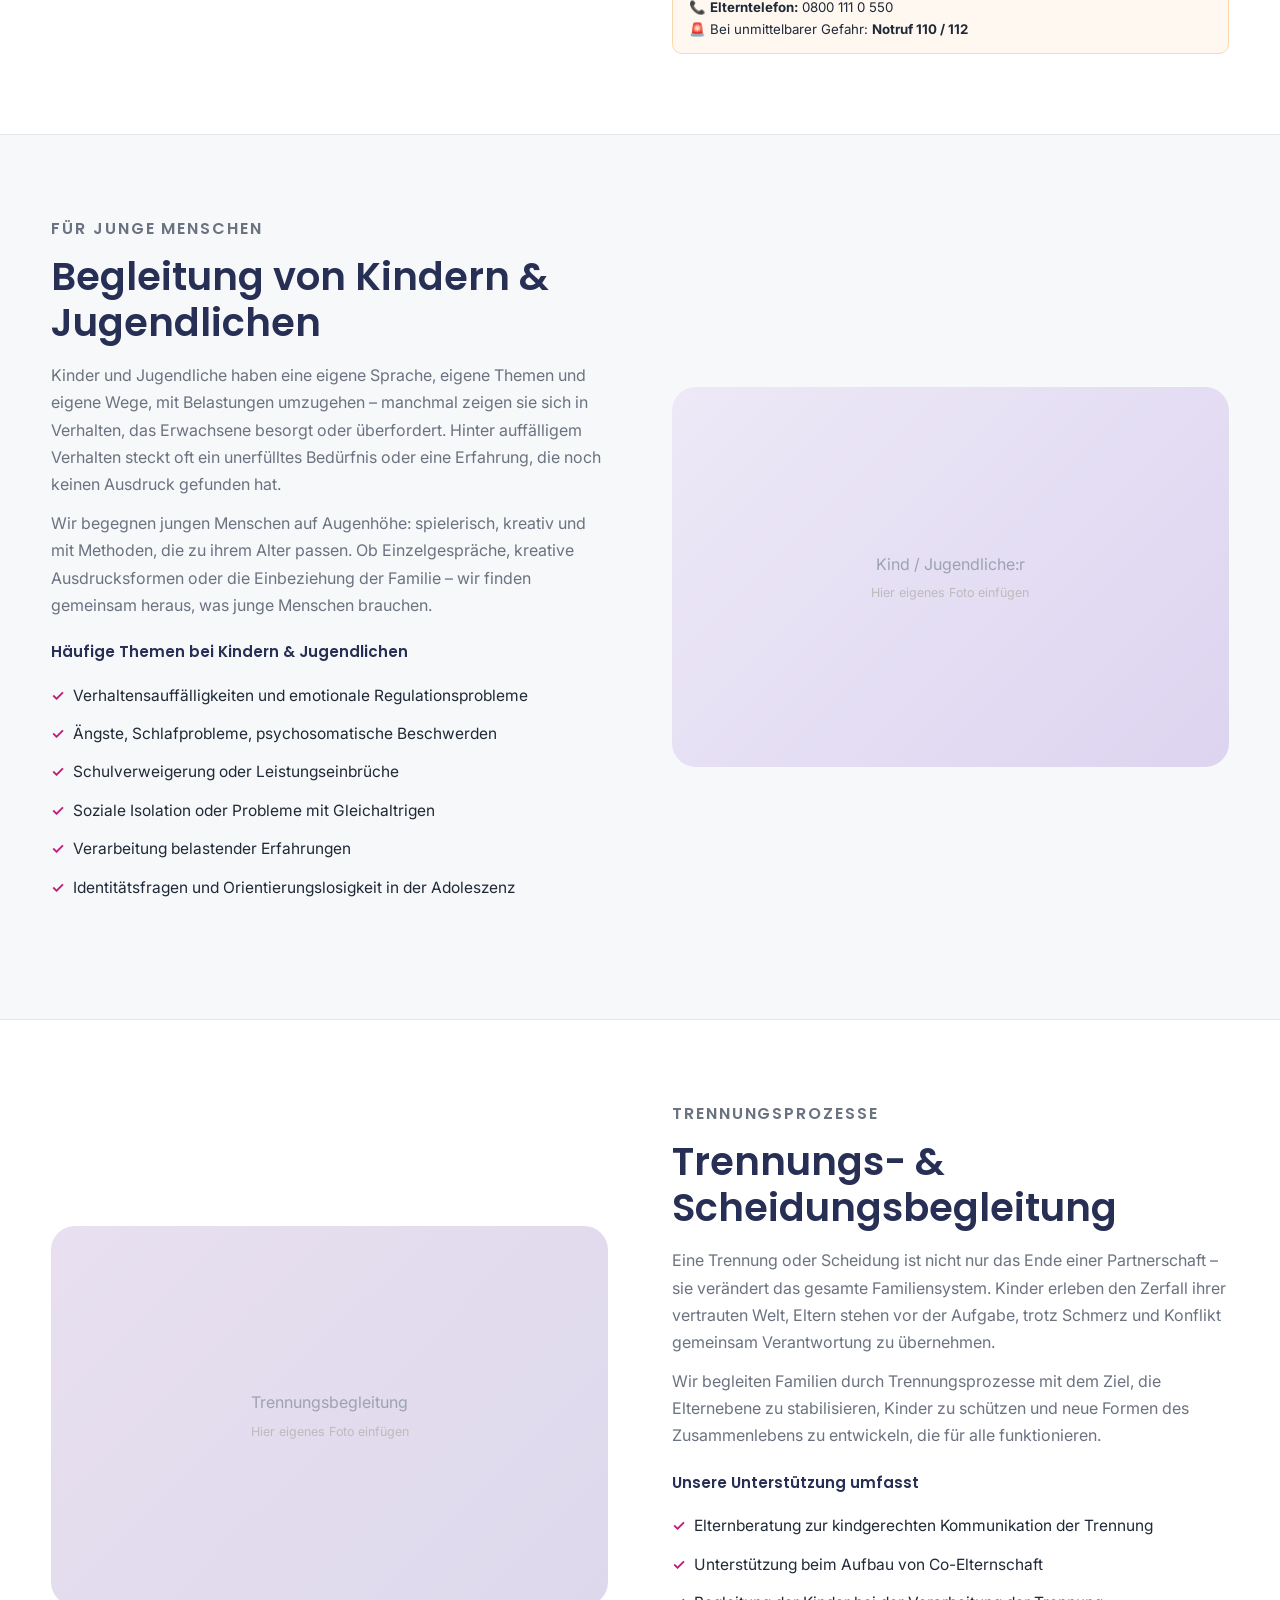
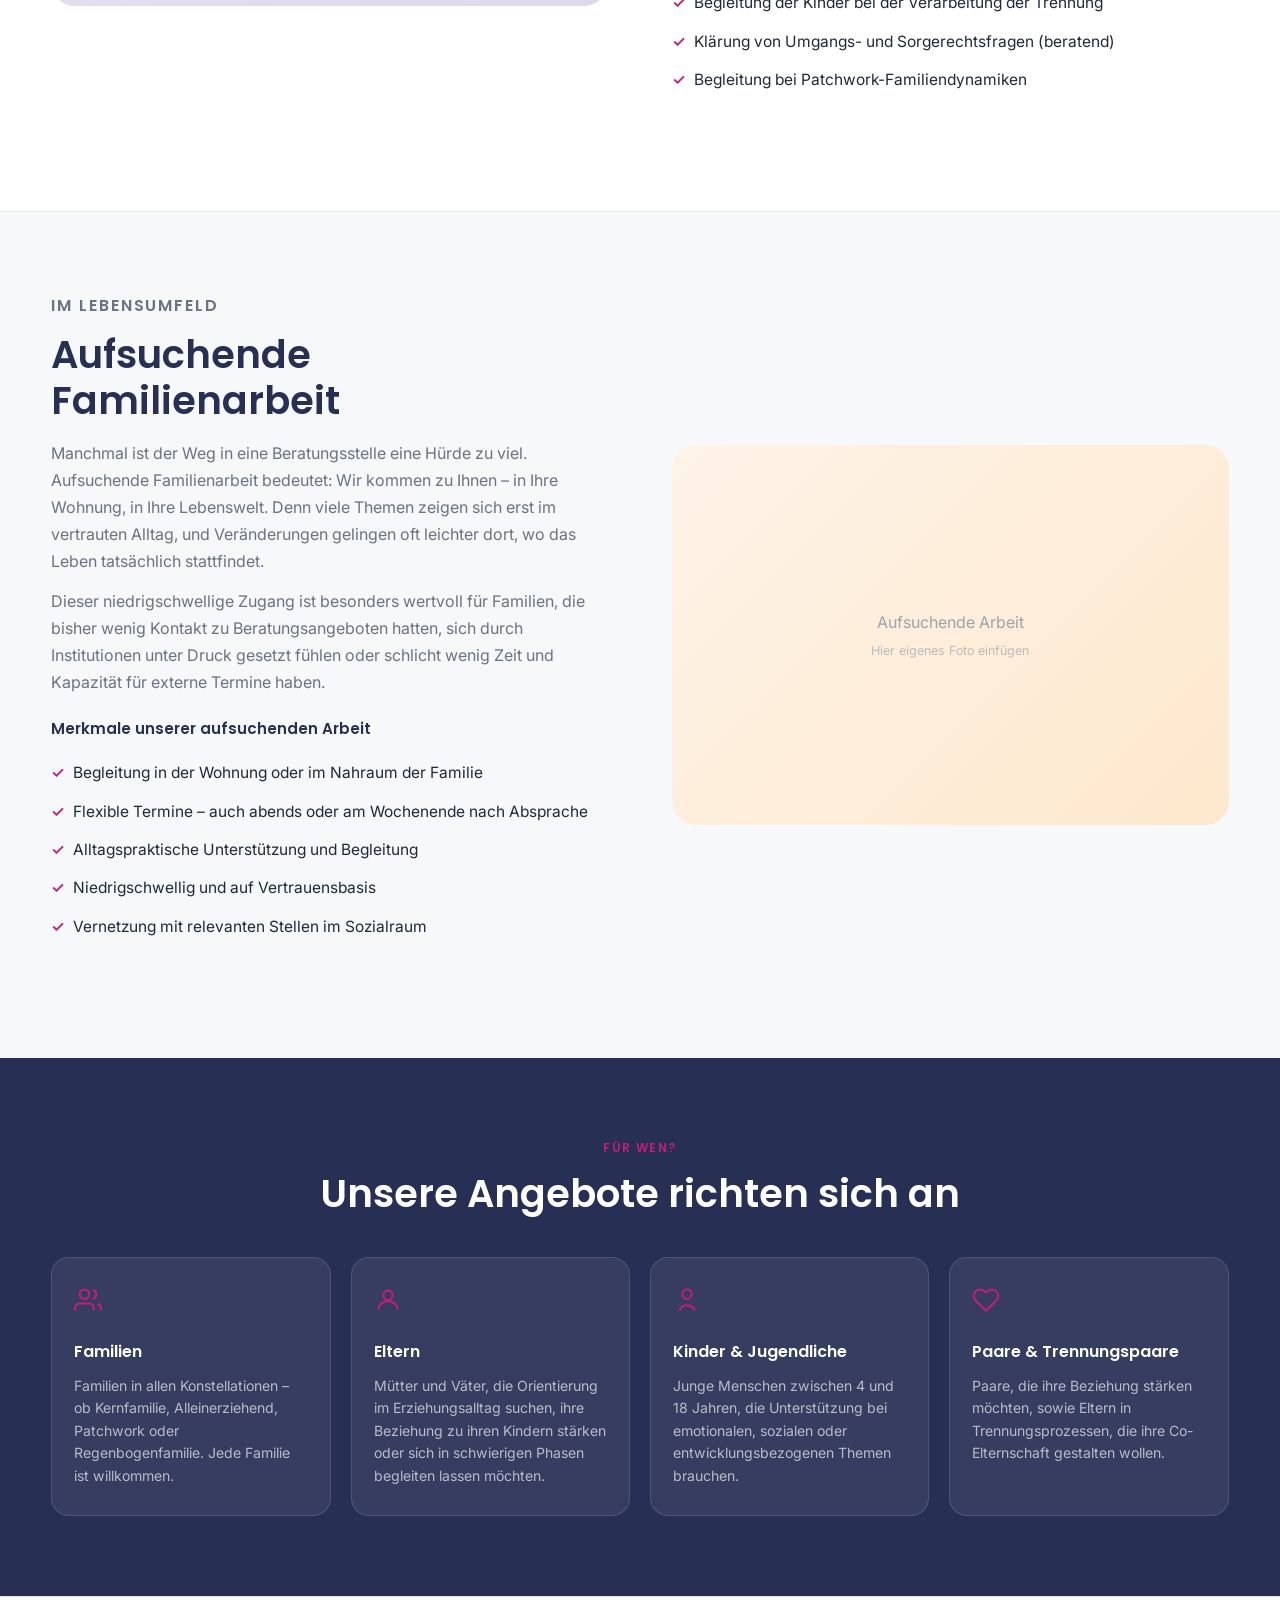
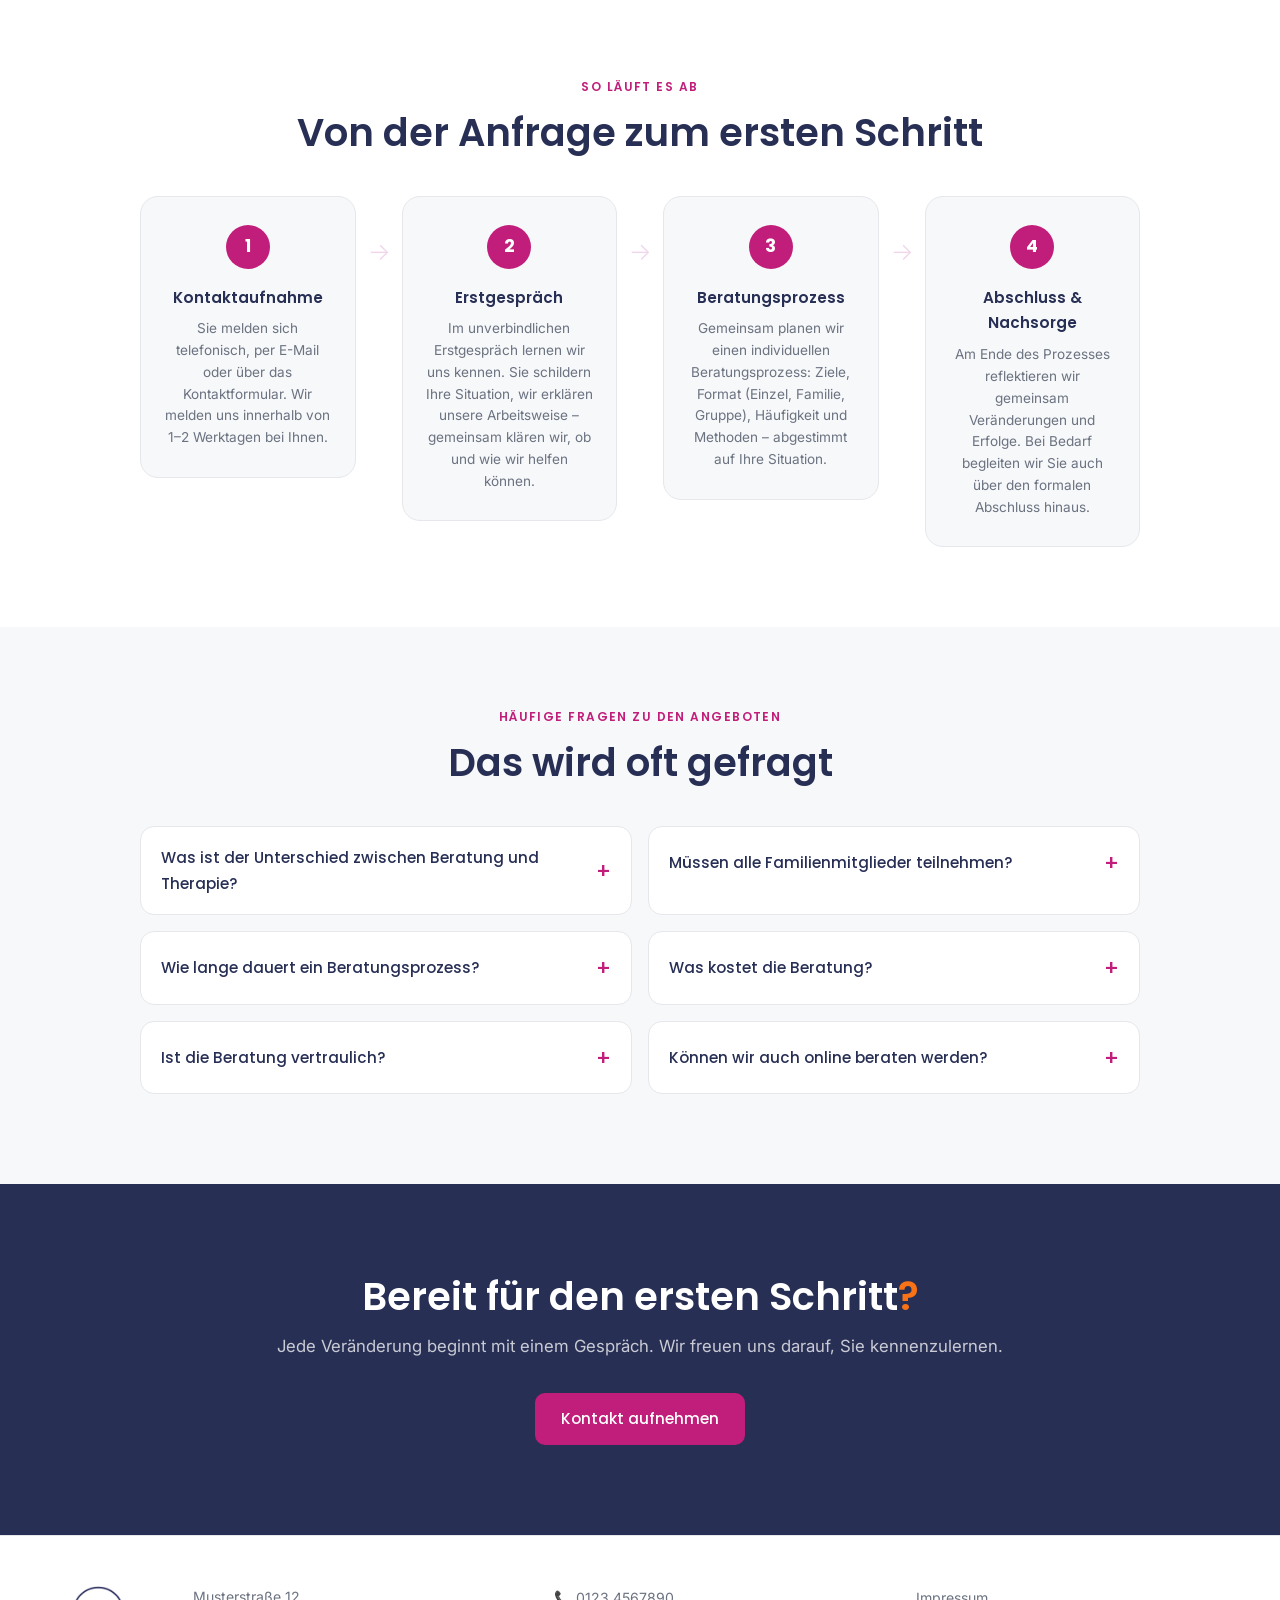
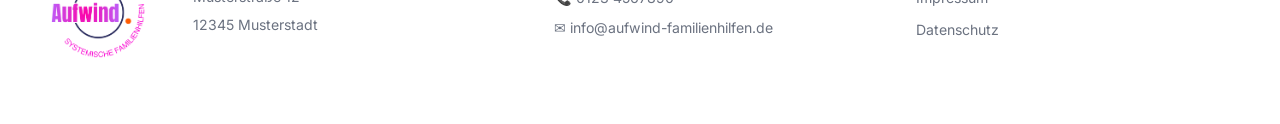
==== commit 337e1055: "Add files via upload" ====
--- a/angebote.html
+++ b/angebote.html
@@ -9,6 +9,9 @@
 <link rel="preconnect" href="https://fonts.googleapis.com">
 <link rel="preconnect" href="https://fonts.gstatic.com" crossorigin>
 <link href="https://fonts.googleapis.com/css2?family=Poppins:ital,wght@0,300;0,400;0,500;0,600;0,700;1,400&family=Inter:wght@300;400;500&display=swap" rel="stylesheet">
+<link rel="icon" type="image/png" sizes="32x32" href="logo_kurz.png">
+<link rel="icon" type="image/png" sizes="16x16" href="logo_kurz.png">
+<link rel="apple-touch-icon" href="logo_kurz.png">
 <link rel="stylesheet" href="style.css">
 </head>
 <body>
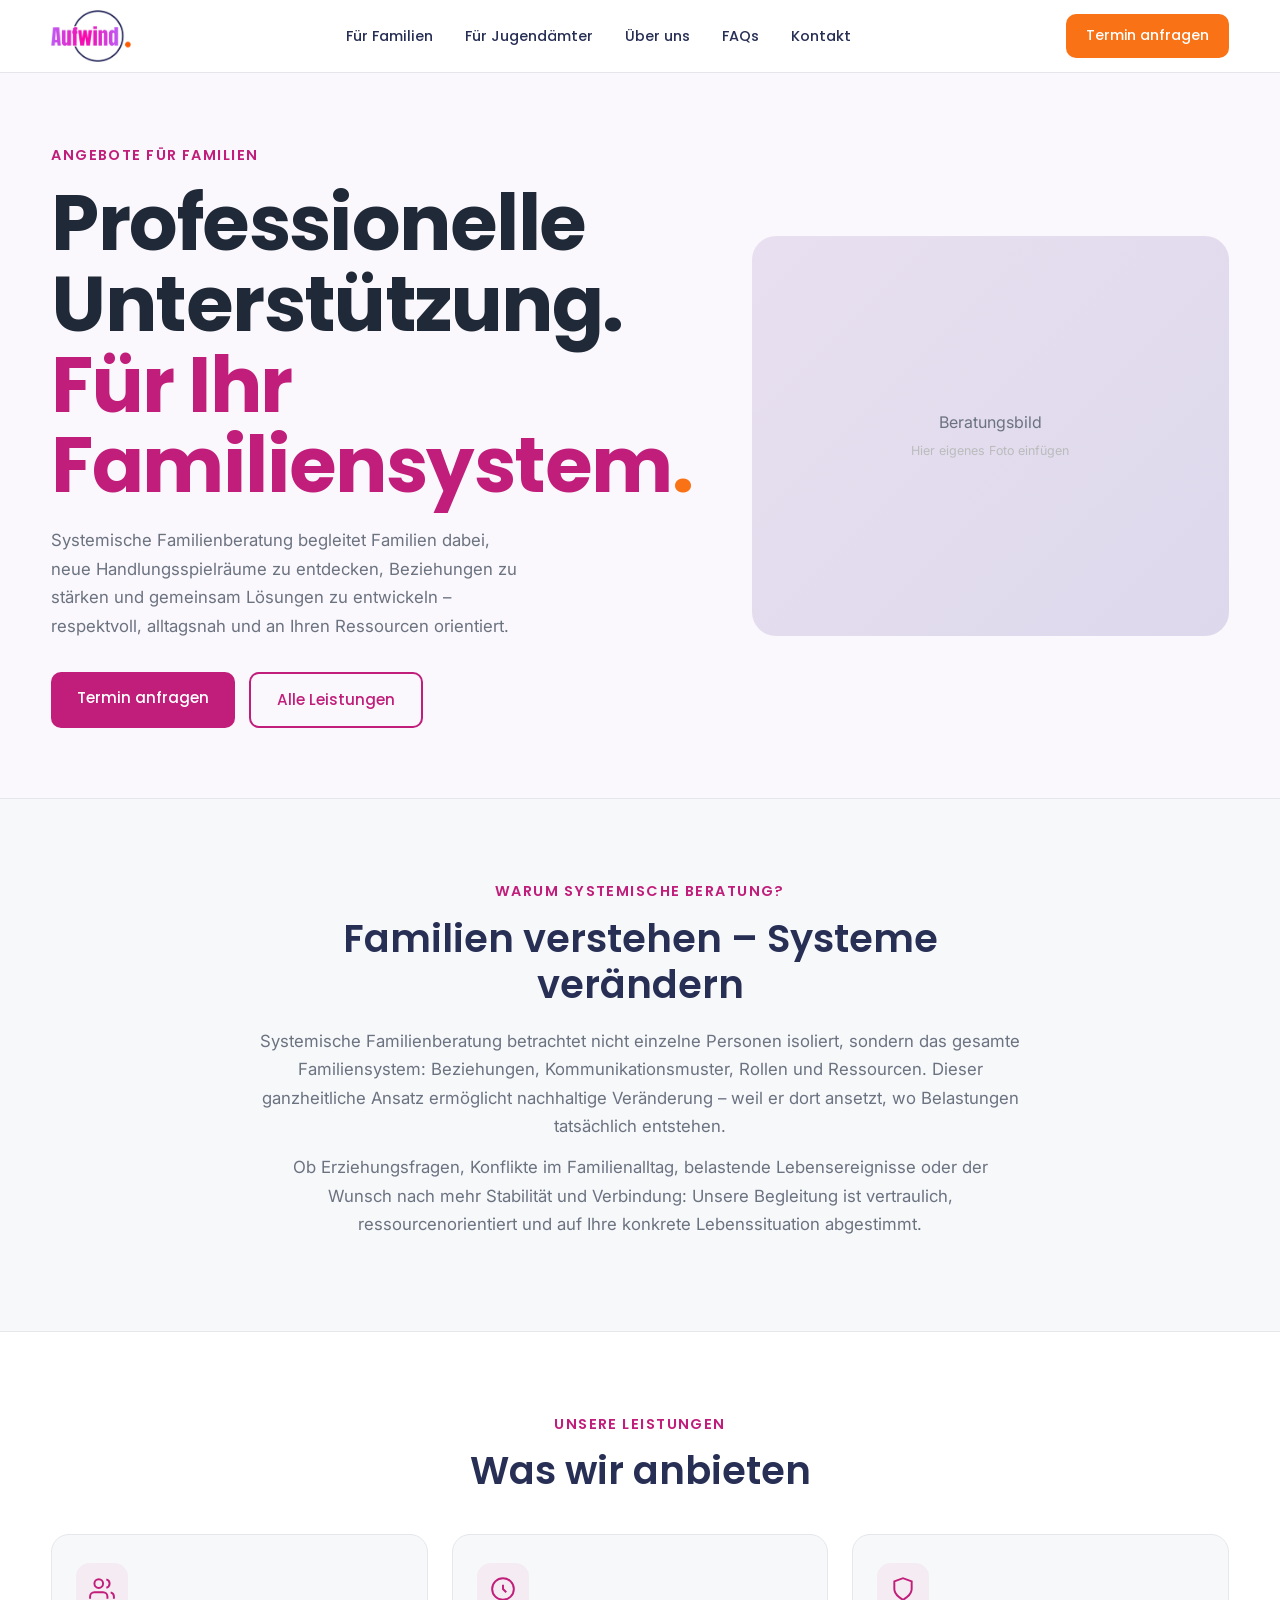
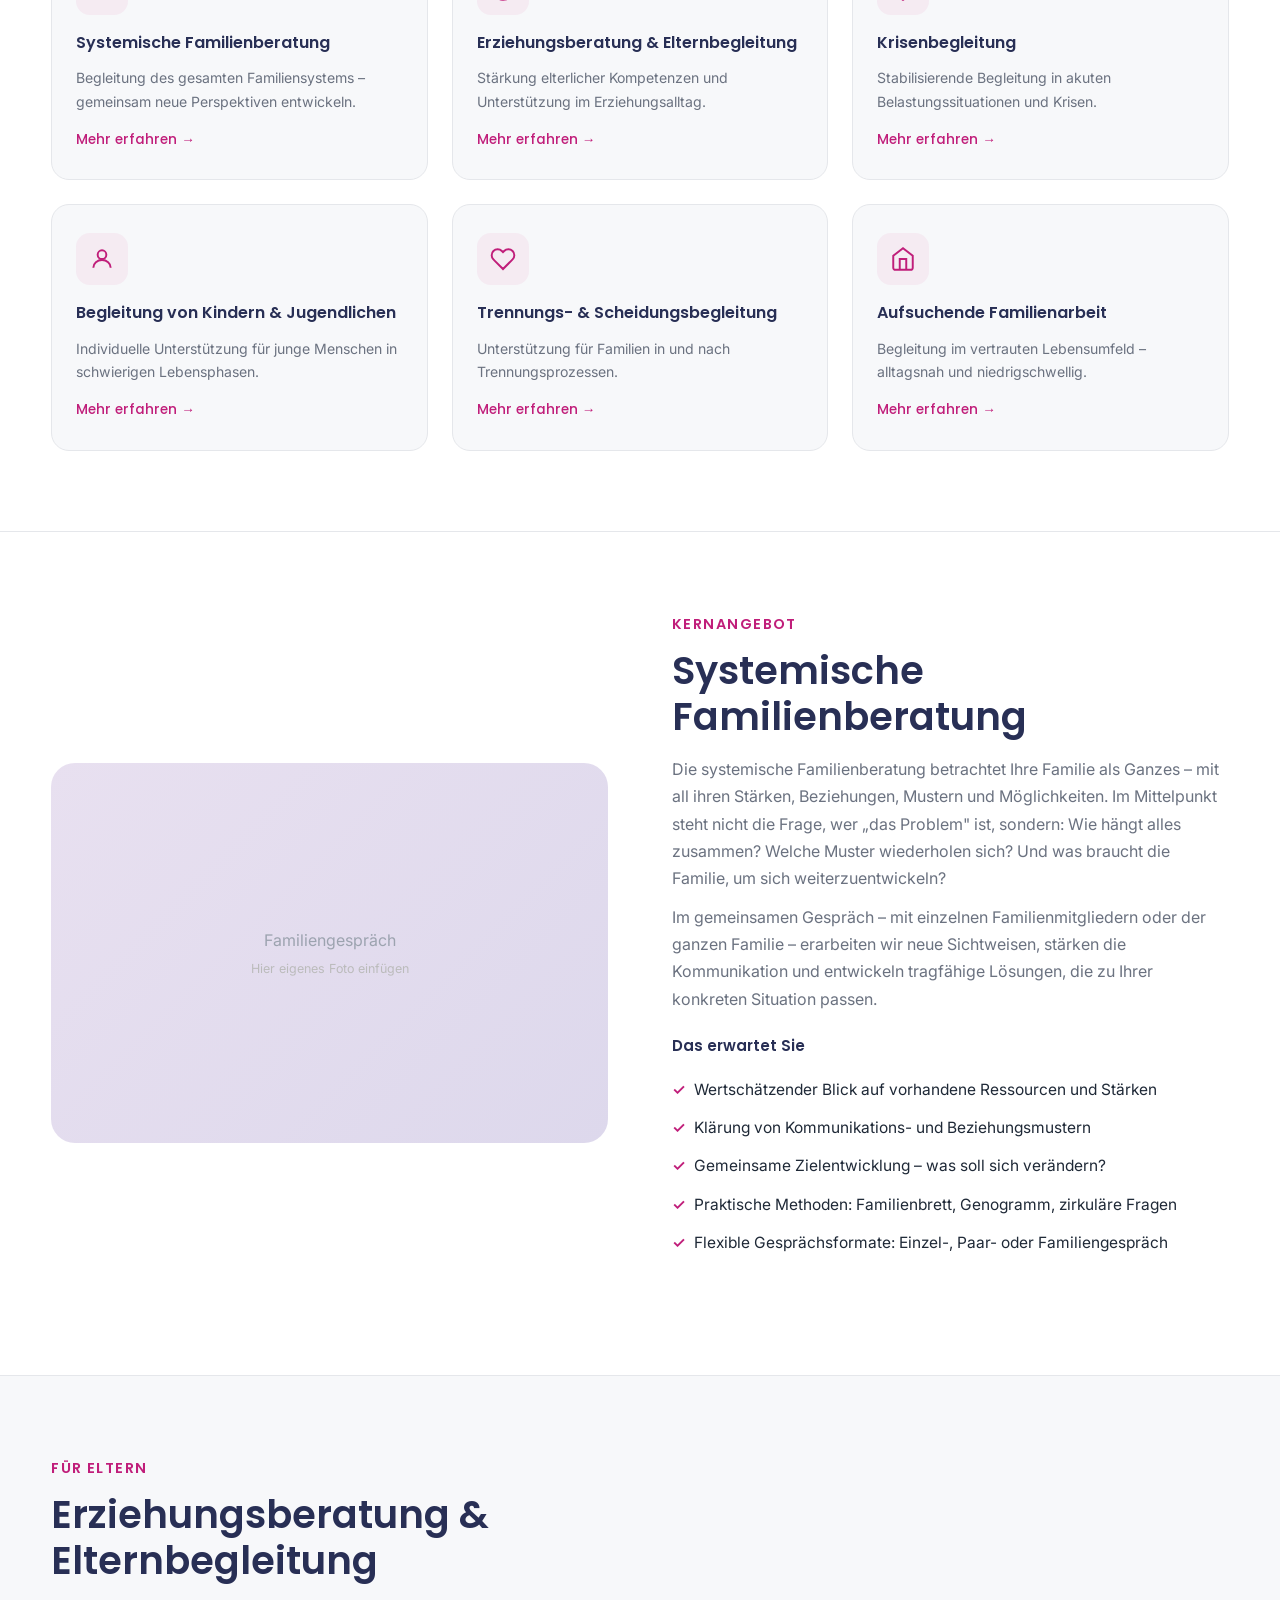
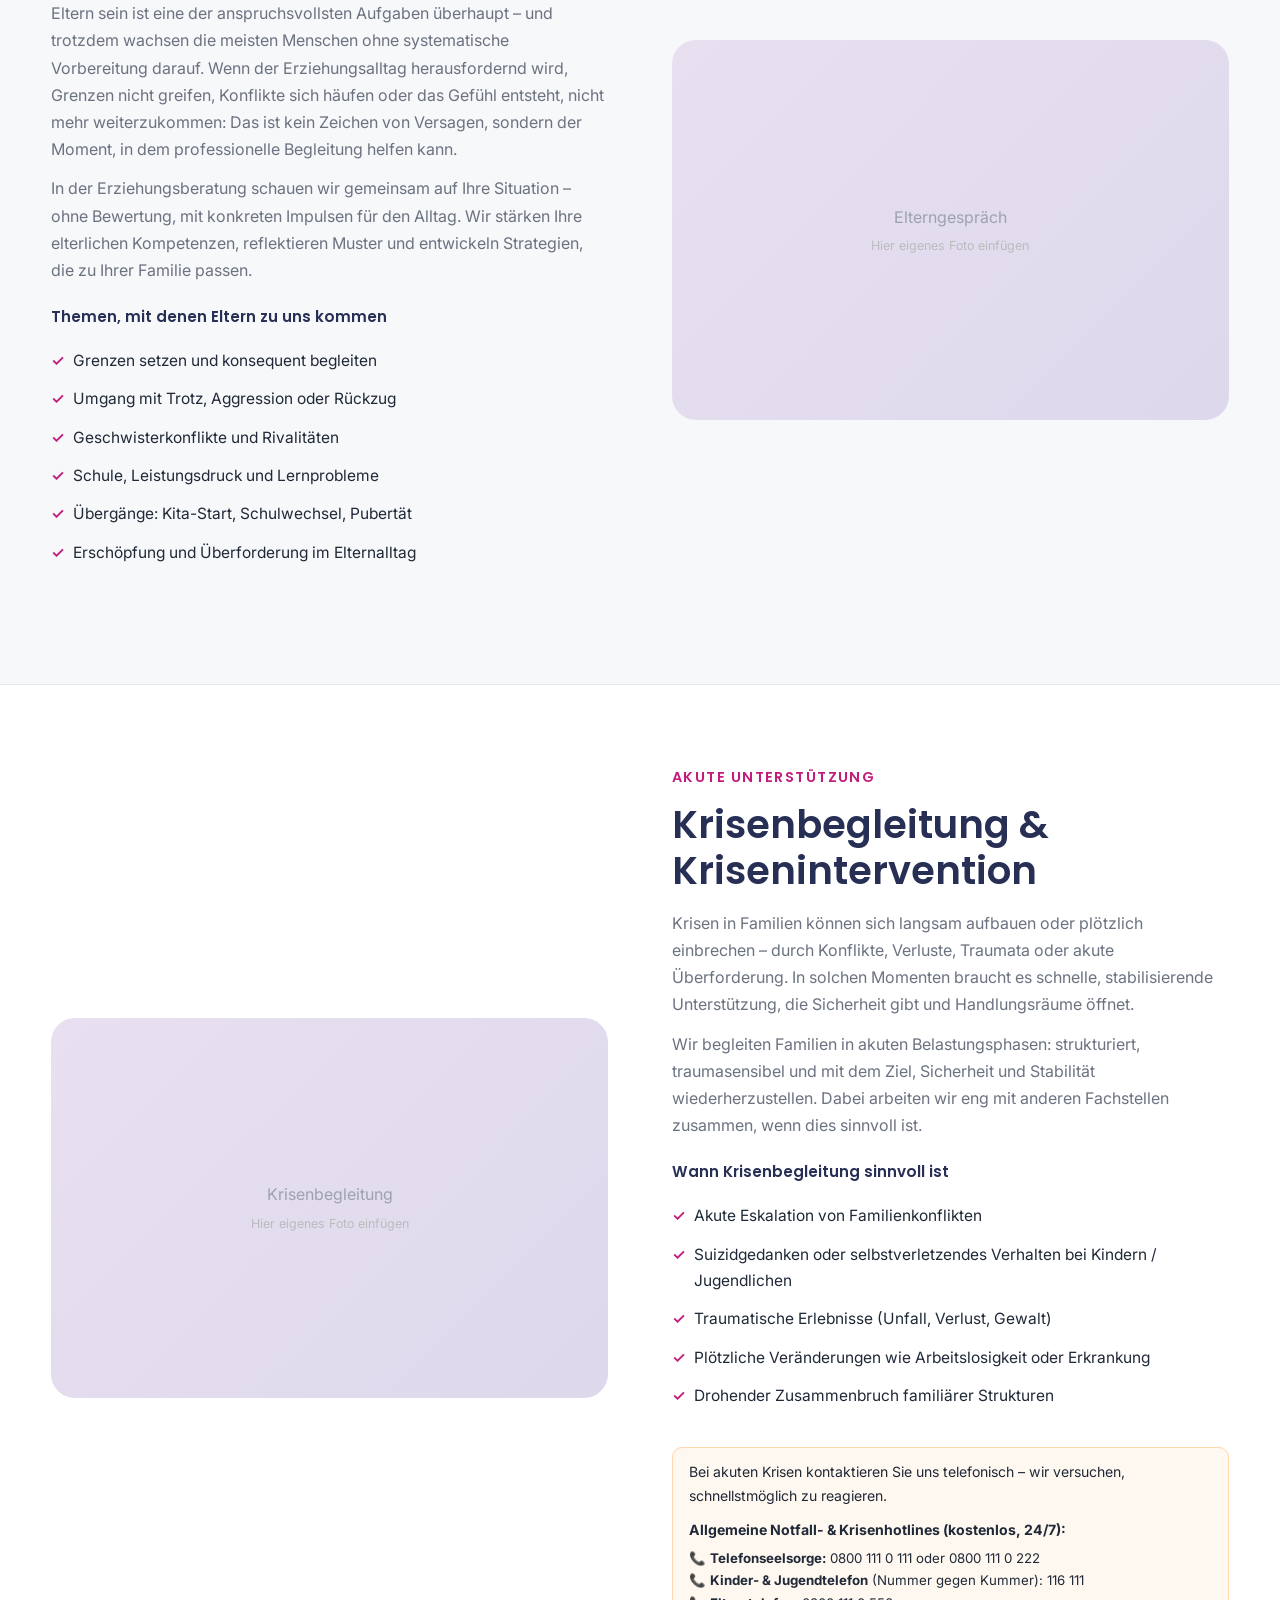
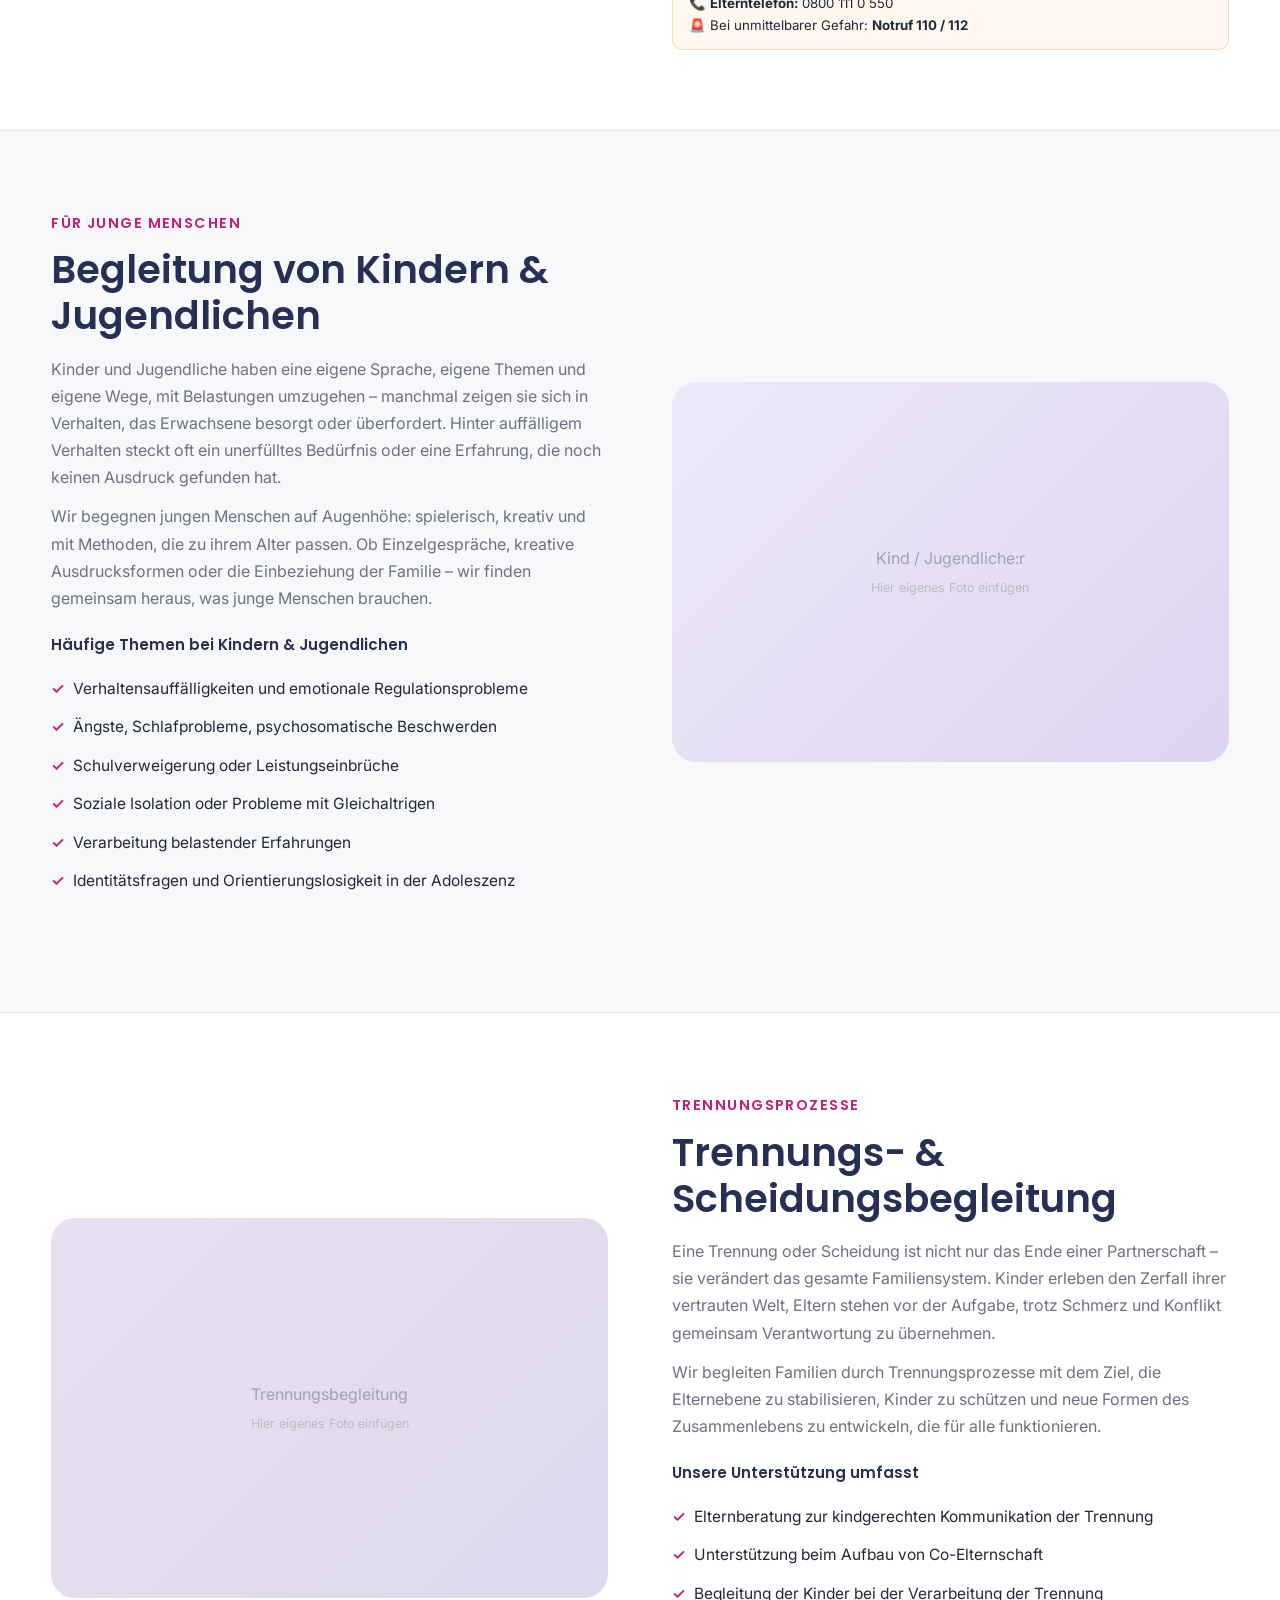
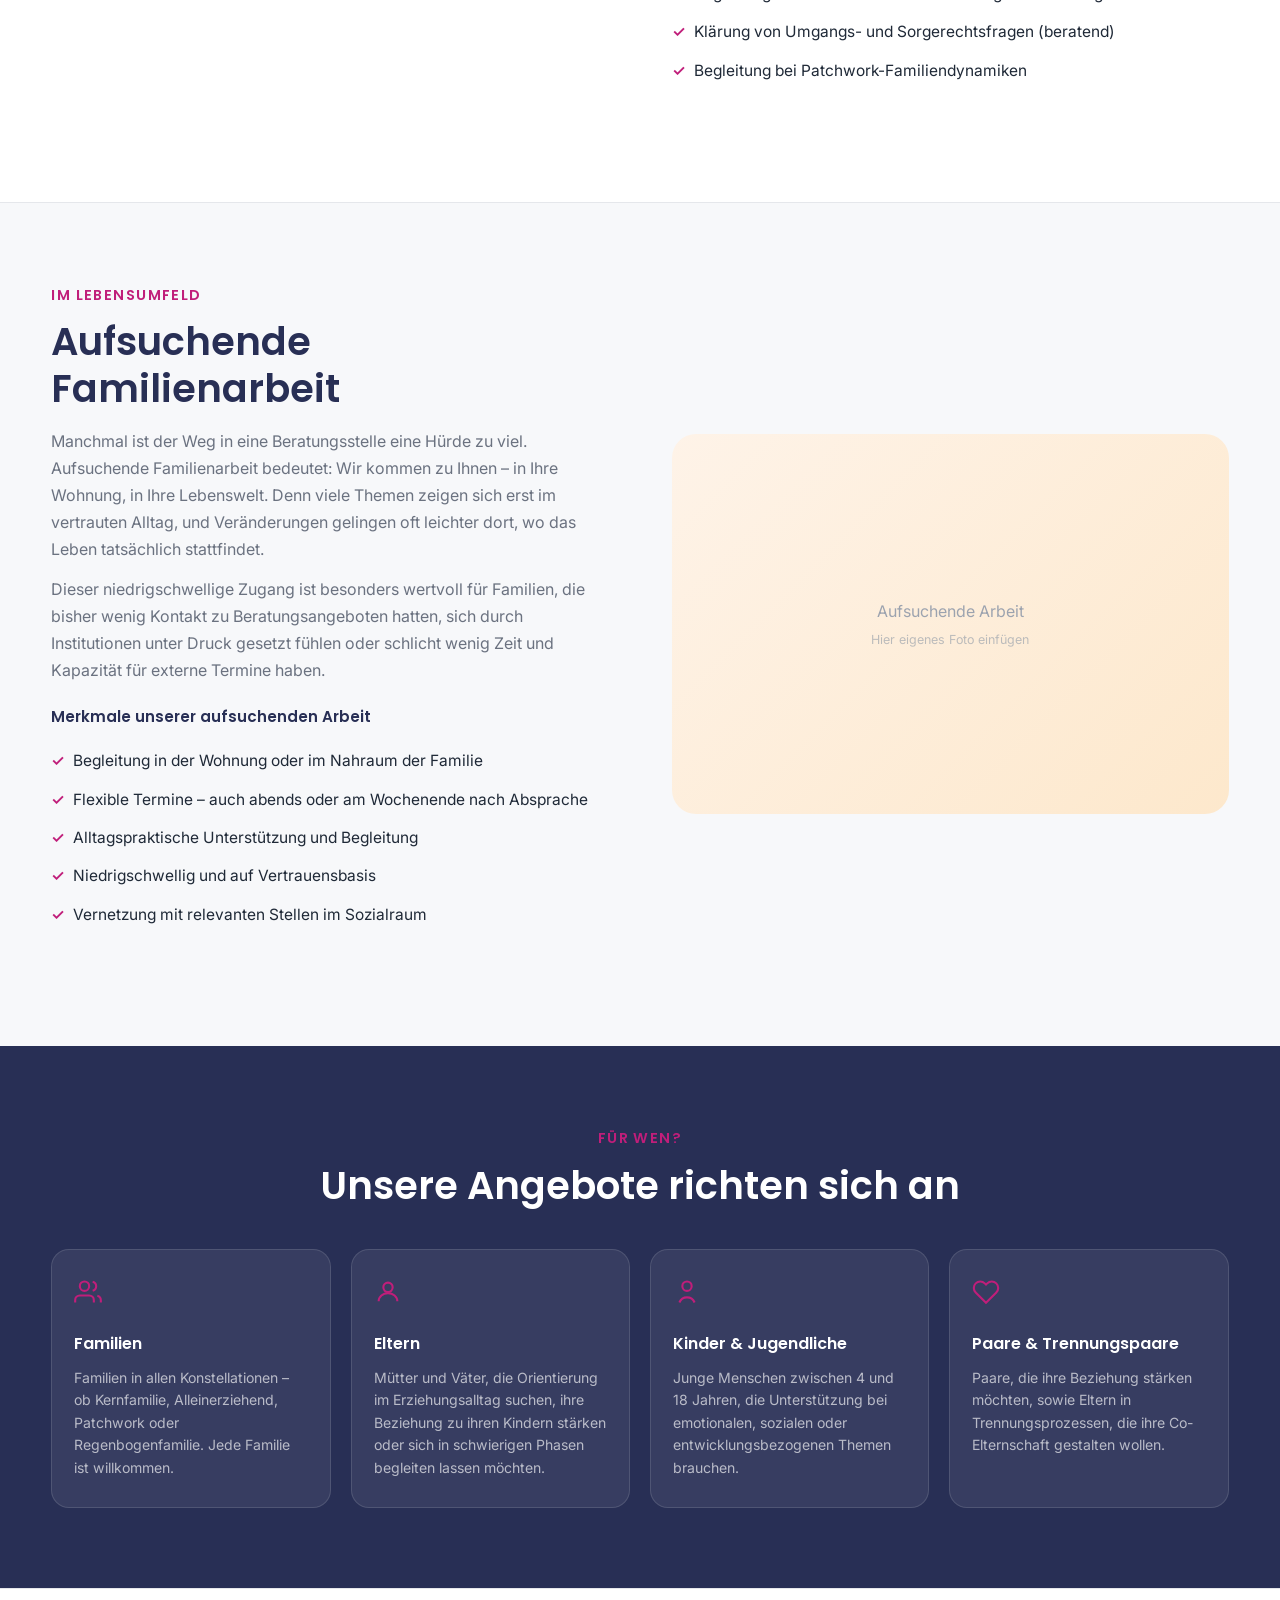
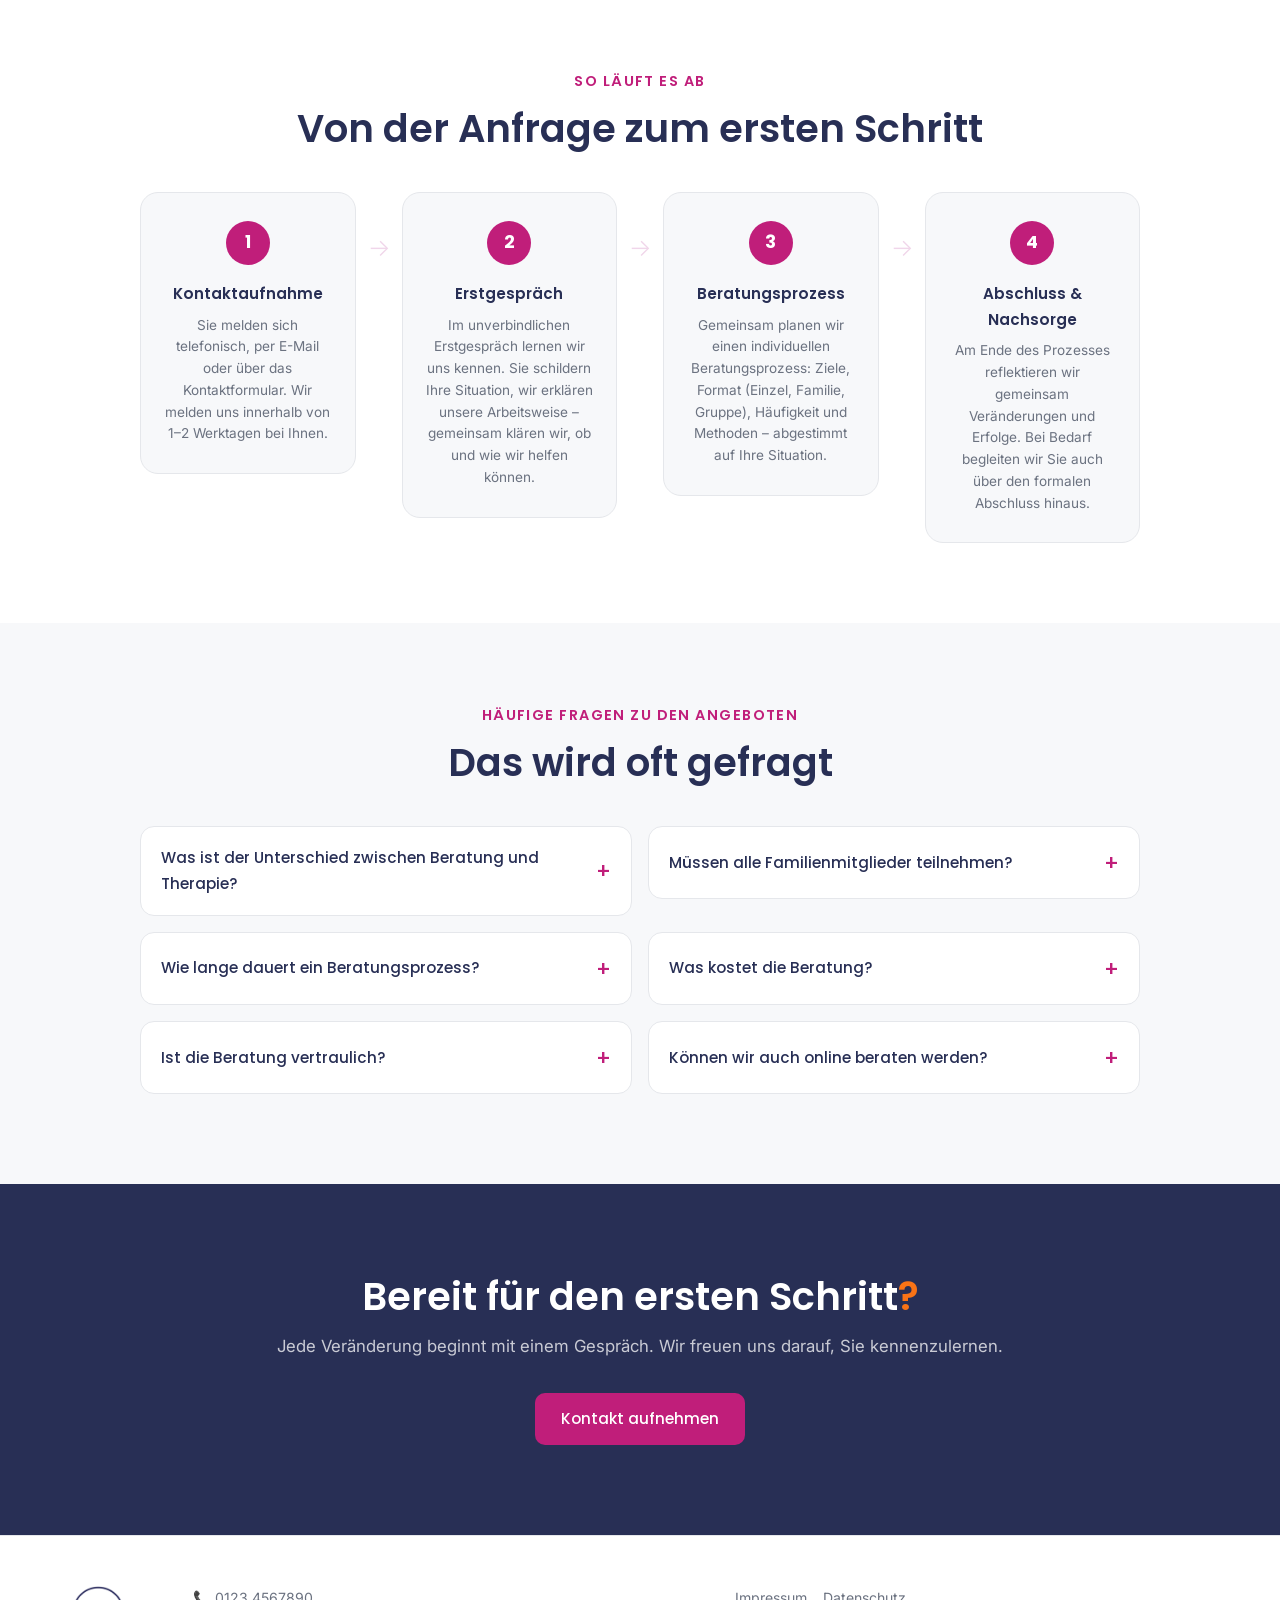
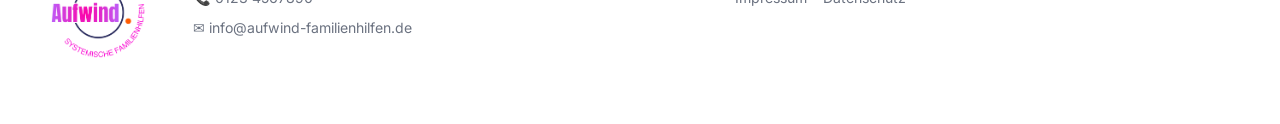
==== commit b4db3153: "Add files via upload" ====
--- a/angebote.html
+++ b/angebote.html
@@ -26,10 +26,10 @@
       </a>
     </div>
     <nav class="main-nav" id="main-nav">
-      <a href="angebote.html" class="nav-active">Angebote</a>
+      <a href="familien.html">Für Familien</a>
+      <a href="jugendaemter.html">Für Jugendämter</a>
       <a href="ueber-uns.html">Über uns</a>
-      <a href="ibt.html">iBT</a>
-      <a href="jugendaemter.html">Für Jugendämter</a>
+      <a href="faqs.html">FAQs</a>
       <a href="kontakt.html">Kontakt</a>
     </nav>
     <a href="kontakt.html" class="btn btn-orange nav-cta">Termin anfragen</a>
@@ -467,12 +467,7 @@
       <div class="footer-logo">
         <img src="logo_aufwind.png" alt="Aufwind – Systemische Familienhilfen" class="footer-logo-img">
       </div>
-    </div>
-    <div class="footer-address">
-      <p>Musterstraße 12</p>
-      <p>12345 Musterstadt</p>
-    </div>
-    <div class="footer-contact">
+    </div>    <div class="footer-contact">
       <p>📞 0123 4567890</p>
       <p>✉ info@aufwind-familienhilfen.de</p>
     </div>
--- a/style.css
+++ b/style.css
@@ -49,9 +49,9 @@
 
 .section-eyebrow {
   font-family: 'Poppins', sans-serif;
-  font-size: 0.75rem;
+  font-size: 0.9rem;
   font-weight: 600;
-  letter-spacing: 0.12em;
+  letter-spacing: 0.1em;
   color: var(--magenta);
   text-transform: uppercase;
   margin-bottom: 0.75rem;
@@ -222,9 +222,9 @@
 }
 .eyebrow {
   font-family: 'Poppins', sans-serif;
-  font-size: 0.75rem;
+  font-size: 0.9rem;
   font-weight: 600;
-  letter-spacing: 0.12em;
+  letter-spacing: 0.1em;
   color: var(--magenta);
   text-transform: uppercase;
   margin-bottom: 1rem;
@@ -788,7 +788,7 @@
   background: var(--bg);
 }
 .section-angebote-intro h2 { color: var(--navy); margin-bottom: 1.2rem; }
-.section-angebote-intro p { font-size: 1.05rem; color: var(--text-light); margin-bottom: 0.75rem; }
+.section-angebote-intro p:not(.section-eyebrow) { font-size: 1.05rem; color: var(--text-light); margin-bottom: 0.75rem; }
 
 /* Leistungsübersicht Grid */
 .section-leistungen-grid {
@@ -831,6 +831,23 @@
 }
 .leistung-overview-card h3 { font-size: 1rem; color: var(--navy); }
 .leistung-overview-card p { font-size: 0.88rem; color: var(--text-light); flex: 1; }
+.leistung-overview-img-placeholder {
+  border: 2px dashed var(--gray-light);
+  border-radius: 18px;
+  display: flex;
+  flex-direction: column;
+  align-items: center;
+  justify-content: center;
+  gap: 10px;
+  min-height: 180px;
+  background: var(--bg);
+}
+.leistung-overview-img-placeholder p {
+  font-size: 0.8rem;
+  color: #b0b8cc;
+  margin: 0;
+  text-align: center;
+}
 .leistung-link {
   font-family: 'Poppins', sans-serif;
   font-size: 0.85rem;
@@ -869,7 +886,7 @@
 .leistung-img-violet { background: linear-gradient(135deg, #ede9f7 0%, #ddd4f0 100%); }
 .leistung-img-warm   { background: linear-gradient(135deg, #fef3e8 0%, #fde8cc 100%); }
 .leistung-detail-text h2 { color: var(--navy); margin-bottom: 1rem; }
-.leistung-detail-text p  { font-size: 1rem; color: var(--text-light); margin-bottom: 0.75rem; }
+.leistung-detail-text p:not(.section-eyebrow)  { font-size: 1rem; color: var(--text-light); margin-bottom: 0.75rem; }
 .leistung-subtitle {
   font-size: 0.95rem;
   color: var(--navy);
@@ -1048,6 +1065,7 @@
   margin-bottom: 2.5rem;
 }
 .faq-grid {
+  align-items: start;
   display: grid;
   grid-template-columns: repeat(2, 1fr);
   gap: 16px;
@@ -1085,6 +1103,56 @@
   transition: transform 0.2s;
 }
 .faq-item[open] summary::after { transform: rotate(45deg); }
+.faq-pakete {
+  display: grid;
+  grid-template-columns: repeat(3, minmax(0, 1fr));
+  gap: 12px;
+  margin: 4px 20px 16px;
+}
+.faq-paket {
+  border: none;
+  border-radius: 12px;
+  padding: 14px 16px;
+}
+.faq-paket:nth-child(1) { background: rgba(217,74,155,0.08); }
+.faq-paket:nth-child(2) { background: rgba(139,111,207,0.1); }
+.faq-paket:nth-child(3) { background: rgba(249,115,22,0.08); }
+.faq-paket-name {
+  font-family: 'Poppins', sans-serif;
+  font-weight: 600;
+  font-size: 0.88rem;
+  color: var(--navy);
+  margin-bottom: 4px !important;
+  border-top: none !important;
+  padding: 0 !important;
+}
+.faq-paket-preis {
+  font-family: 'Poppins', sans-serif;
+  font-weight: 700;
+  font-size: 1.05rem;
+  color: var(--magenta);
+  margin-bottom: 6px !important;
+  border-top: none !important;
+  padding: 0 !important;
+}
+.faq-paket-preis span {
+  font-weight: 400;
+  font-size: 0.8rem;
+  color: var(--text-light);
+}
+.faq-paket-desc {
+  font-size: 0.82rem !important;
+  color: var(--text-light);
+  line-height: 1.5;
+  margin: 0 !important;
+  border-top: none !important;
+  padding: 0 !important;
+  hyphens: auto;
+  overflow-wrap: break-word;
+}
+@media (max-width: 600px) {
+  .faq-pakete { grid-template-columns: 1fr; }
+}
 .faq-item p {
   padding: 0 20px 18px;
   font-size: 0.9rem;
@@ -1254,7 +1322,7 @@
 }
 .footer-inner {
   display: grid;
-  grid-template-columns: auto 1fr 1fr 1fr;
+  grid-template-columns: auto 1fr 1fr;
   gap: 48px;
   align-items: start;
 }
@@ -1270,8 +1338,10 @@
 .footer-contact p { font-size: 0.88rem; color: var(--text-light); margin-bottom: 6px; }
 .footer-links {
   display: flex;
-  flex-direction: column;
-  gap: 8px;
+  flex-direction: row;
+  flex-wrap: wrap;
+  gap: 6px 16px;
+  align-items: center;
 }
 .footer-links a {
   font-size: 0.88rem;
@@ -1429,7 +1499,7 @@
   align-items: center;
 }
 .ja-intro-text h2 { color: var(--navy); margin-bottom: 1rem; }
-.ja-intro-text p  { font-size: 1rem; color: var(--text-light); margin-bottom: 0.75rem; }
+.ja-intro-text p:not(.section-eyebrow)  { font-size: 1rem; color: var(--text-light); margin-bottom: 0.75rem; }
 .sgb-badges { display: flex; flex-wrap: wrap; gap: 8px; margin-top: 1.5rem; }
 .sgb-badge {
   background: var(--navy);
@@ -1458,42 +1528,58 @@
 /* Portfolio */
 .section-ja-portfolio { padding: 80px 0; background: #fff; border-top: 1px solid var(--gray-light); }
 .ja-portfolio-heading { color: var(--navy); margin-bottom: 2.5rem; }
-.ja-portfolio-grid {
-  display: grid;
-  grid-template-columns: repeat(3, 1fr);
-  gap: 24px;
-}
-.ja-portfolio-card {
-  background: var(--bg);
-  border: 1px solid var(--gray-light);
-  border-radius: 18px;
-  padding: 28px 24px;
-  transition: box-shadow 0.2s, border-color 0.2s;
-}
-.ja-portfolio-card:hover { box-shadow: 0 8px 24px rgba(40,47,85,.1); border-color: rgba(40,47,85,.2); }
-.ja-portfolio-header {
-  display: flex;
-  align-items: center;
-  gap: 12px;
+.ja-service-list {
+  display: flex;
+  flex-direction: column;
+  gap: 0;
+  max-width: 900px;
+  margin: 0 auto;
+}
+.ja-service-strip {
+  display: grid;
+  grid-template-columns: 160px 1fr;
+  gap: 48px;
+  padding: 40px 0;
+  border-bottom: 1px solid var(--gray-light);
+}
+.ja-service-strip:first-child { border-top: 1px solid var(--gray-light); }
+.ja-service-left {
+  display: flex;
+  flex-direction: column;
+  align-items: flex-start;
+  padding-top: 3px;
+}
+.ja-para-large {
+  font-family: 'Poppins', sans-serif;
+  font-size: 1.5rem;
+  font-weight: 700;
+  color: var(--navy);
+  line-height: 1.15;
+  margin-bottom: 8px;
+}
+.ja-para-sub {
+  font-family: 'Inter', sans-serif;
+  font-size: 0.78rem;
+  color: var(--text-light);
+  line-height: 1.4;
+}
+.ja-service-right h3 {
+  font-size: 1.1rem;
+  color: var(--navy);
+  margin: 0 0 0.75rem;
+}
+.ja-service-right p {
+  font-size: 1rem;
+  color: var(--text-light);
+  line-height: 1.7;
   margin-bottom: 1rem;
 }
-.ja-para {
-  background: var(--navy);
-  color: #fff;
-  font-family: 'Poppins', sans-serif;
-  font-size: 0.75rem;
-  font-weight: 600;
-  padding: 4px 10px;
-  border-radius: 20px;
-  white-space: nowrap;
-}
-.ja-portfolio-card h3 { font-size: 1rem; color: var(--navy); margin: 0; }
-.ja-list { list-style: none; padding: 0; margin: 0.75rem 0 0; }
+.ja-list { list-style: none; padding: 0; margin: 0; }
 .ja-list li {
   font-family: 'Inter', sans-serif;
   font-size: 0.88rem;
   color: var(--text-light);
-  padding: 5px 0 5px 18px;
+  padding: 4px 0 4px 18px;
   position: relative;
   line-height: 1.5;
 }
@@ -1509,7 +1595,7 @@
   align-items: center;
 }
 .ja-koop-text h2 { color: var(--navy); margin-bottom: 1rem; }
-.ja-koop-text p  { font-size: 1rem; color: var(--text-light); margin-bottom: 0.75rem; }
+.ja-koop-text p:not(.section-eyebrow)  { font-size: 1rem; color: var(--text-light); margin-bottom: 0.75rem; }
 .koop-punkte { display: flex; flex-direction: column; gap: 16px; margin-top: 1.5rem; }
 .koop-punkt  { display: flex; align-items: flex-start; gap: 14px; }
 .koop-punkt-icon {
@@ -1584,19 +1670,25 @@
 .section-ja-warum { padding: 80px 0; background: #fff; border-top: 1px solid var(--gray-light); }
 .ja-warum-heading { color: var(--navy); margin-bottom: 2.5rem; }
 .warum-grid {
-  display: grid;
-  grid-template-columns: repeat(4, 1fr);
-  gap: 20px;
+  display: flex;
+  flex-direction: column;
+  gap: 0;
+  max-width: 820px;
+  margin: 0 auto;
 }
 .warum-card {
-  background: var(--bg);
-  border: 1px solid var(--gray-light);
-  border-radius: 18px;
-  padding: 28px 22px;
-}
-.warum-icon { color: var(--magenta); margin-bottom: 1rem; }
-.warum-card h3 { font-size: 0.95rem; color: var(--navy); margin-bottom: 0.5rem; }
-.warum-card p  { font-size: 0.85rem; color: var(--text-light); line-height: 1.6; margin: 0; }
+  display: flex;
+  align-items: flex-start;
+  gap: 24px;
+  padding: 24px 0;
+  border-bottom: 1px solid var(--gray-light);
+  background: transparent;
+}
+.warum-card:first-child { border-top: 1px solid var(--gray-light); }
+.warum-icon { color: var(--magenta); flex-shrink: 0; padding-top: 2px; }
+.warum-card-body { flex: 1; }
+.warum-card h3 { font-size: 1rem; color: var(--navy); margin: 0 0 0.35rem; }
+.warum-card p  { font-size: 1rem; color: var(--text-light); line-height: 1.65; margin: 0; }
 
 
 /* ══════════════════════════════════════════════════════════════
@@ -1888,50 +1980,59 @@
   align-items: start;
 }
 .ueber-warum-text h2 { color: var(--navy); margin-bottom: 1rem; }
-.ueber-warum-text p  { font-size: 1rem; color: var(--text-light); margin-bottom: 0.75rem; }
+.ueber-warum-text p:not(.section-eyebrow)  { font-size: 1rem; color: var(--text-light); margin-bottom: 0.75rem; }
 .ueber-quote {
   background: var(--navy);
   border-radius: 20px;
-  padding: 36px 32px;
+  padding: 32px 32px 36px;
   color: #fff;
   margin: 0;
 }
+.ueber-quote-author {
+  display: flex;
+  align-items: center;
+  gap: 14px;
+  margin-bottom: 20px;
+}
+.ueber-quote-photo {
+  width: 52px;
+  height: 52px;
+  border-radius: 50%;
+  background: rgba(255,255,255,0.12);
+  border: 2px dashed rgba(255,255,255,0.25);
+  flex-shrink: 0;
+  display: flex;
+  align-items: center;
+  justify-content: center;
+}
+.ueber-quote cite {
+  font-family: 'Inter', sans-serif;
+  font-size: 0.88rem;
+  color: rgba(255,255,255,0.65);
+  font-style: normal;
+  line-height: 1.4;
+}
 .ueber-quote p {
   font-family: 'Poppins', sans-serif;
   font-size: 1.05rem;
   font-style: italic;
-  line-height: 1.6;
+  line-height: 1.65;
   color: rgba(255,255,255,0.9);
-  margin-bottom: 1.25rem;
-}
-.ueber-quote cite {
-  font-family: 'Inter', sans-serif;
-  font-size: 0.85rem;
-  color: rgba(255,255,255,0.55);
-  font-style: normal;
+  margin: 0;
 }
 
 /* Team */
 .section-ueber-team { padding: 80px 0; background: var(--bg); border-top: 1px solid var(--gray-light); }
 .ueber-team-heading { color: var(--navy); margin-bottom: 2.5rem; }
 .team-grid {
-  display: grid;
-  grid-template-columns: repeat(2, 1fr);
-  gap: 28px;
-  
-  margin: 0 auto;
-}
-.team-card {
-  background: #fff;
-  border: 1px solid var(--gray-light);
-  border-radius: 20px;
-  padding: 28px;
-  display: flex;
-  gap: 24px;
+  display: flex;
+  gap: 48px;
   align-items: flex-start;
 }
 .team-photo-placeholder {
-  width: 90px; height: 90px; min-width: 90px;
+  width: 180px;
+  min-width: 180px;
+  aspect-ratio: 3 / 4;
   border-radius: 16px;
   background: linear-gradient(135deg, #ede9f7, #ddd4f0);
   display: flex;
@@ -1939,14 +2040,15 @@
   align-items: center;
   justify-content: center;
   color: #9ca3af;
-  font-size: 0.7rem;
-  gap: 4px;
+  font-size: 0.75rem;
+  gap: 8px;
   text-align: center;
 }
-.team-info h3   { font-size: 1rem; color: var(--navy); margin-bottom: 3px; }
-.team-role      { font-size: 0.85rem; color: var(--violet); margin-bottom: 0.6rem; font-style: italic; }
-.team-bio       { font-size: 0.88rem; color: var(--text-light); line-height: 1.6; margin-bottom: 0.75rem; }
-.team-tags      { display: flex; flex-wrap: wrap; gap: 6px; }
+.team-info h3   { font-size: 1.3rem; color: var(--navy); margin-bottom: 4px; }
+.team-role      { font-size: 0.88rem; color: var(--violet); margin-bottom: 1rem; font-style: italic; line-height: 1.5; }
+.team-bio       { font-size: 0.92rem; color: var(--text-light); line-height: 1.7; margin-bottom: 0.75rem; }
+.team-bio-vision { border-top: 1px solid var(--gray-light); padding-top: 0.75rem; margin-top: 0.25rem; font-style: italic; }
+.team-tags      { display: flex; flex-wrap: wrap; gap: 6px; margin-top: 0.5rem; }
 .team-tag {
   background: var(--bg);
   border: 1px solid var(--gray-light);
@@ -2011,7 +2113,7 @@
   align-items: center;
 }
 .ueber-methoden-text h2 { color: var(--navy); margin-bottom: 1rem; }
-.ueber-methoden-text p  { font-size: 1rem; color: var(--text-light); margin-bottom: 0.75rem; }
+.ueber-methoden-text p:not(.section-eyebrow)  { font-size: 1rem; color: var(--text-light); margin-bottom: 0.75rem; }
 .methoden-liste  { display: grid; grid-template-columns: 1fr 1fr; gap: 8px 24px; margin-top: 1.25rem; }
 .methoden-item   { display: flex; align-items: flex-start; gap: 10px; }
 .methoden-dot    { width: 7px; height: 7px; min-width: 7px; border-radius: 50%; background: var(--magenta); margin-top: 7px; }
@@ -2083,9 +2185,8 @@
   .ja-hero-layout,
   .ja-intro-layout,
   .ja-koop-layout      { grid-template-columns: 1fr; gap: 40px; }
-  .ja-portfolio-grid   { grid-template-columns: repeat(2, 1fr); }
   .trust-grid          { grid-template-columns: repeat(2, 1fr); }
-  .warum-grid          { grid-template-columns: repeat(2, 1fr); }
+  .ja-service-strip    { grid-template-columns: 120px 1fr; gap: 32px; }
   .qualitaet-grid      { grid-template-columns: 1fr 1fr; }
 
   /* iBT */
@@ -2105,7 +2206,7 @@
   .ueber-hero-layout,
   .ueber-warum-layout,
   .ueber-methoden-layout { grid-template-columns: 1fr; gap: 40px; }
-  .team-grid           { grid-template-columns: 1fr; }
+  .team-grid           { flex-direction: column; }
   .quali-grid          { grid-template-columns: repeat(2, 1fr); }
   .werte-grid          { grid-template-columns: repeat(2, 1fr); }
   .methoden-liste      { grid-template-columns: 1fr; }
@@ -2115,8 +2216,7 @@
   /* Jugendämter */
   .ja-hero-h1          { font-size: 2rem; }
   .trust-grid          { grid-template-columns: 1fr 1fr; gap: 14px; }
-  .ja-portfolio-grid   { grid-template-columns: 1fr; }
-  .warum-grid          { grid-template-columns: 1fr 1fr; }
+  .ja-service-strip    { grid-template-columns: 1fr; gap: 16px; }
   .ja-ablauf-grid      { flex-direction: column; gap: 16px; }
   .ja-ablauf-connector { display: none; }
 
@@ -2127,8 +2227,7 @@
   .ibt-step            { flex: 1 1 100%; }
 
   /* Über uns */
-  .team-card           { flex-direction: column; }
-  .team-photo-placeholder { width: 100%; height: 140px; border-radius: 14px; }
+  .team-photo-placeholder { width: 100%; min-width: unset; aspect-ratio: 4 / 3; border-radius: 14px; }
   .quali-grid          { grid-template-columns: 1fr; }
   .werte-grid          { grid-template-columns: 1fr; }
   .aufwind-grid-ueber  { flex-wrap: wrap; }
@@ -2166,7 +2265,7 @@
 
 @media (max-width: 480px) {
   .trust-grid  { grid-template-columns: 1fr; }
-  .warum-grid  { grid-template-columns: 1fr; }
+  .ja-service-strip    { padding: 28px 0; }
   .aufwind-grid-ueber .aufwind-card { flex: 1 1 100%; }
 }
 
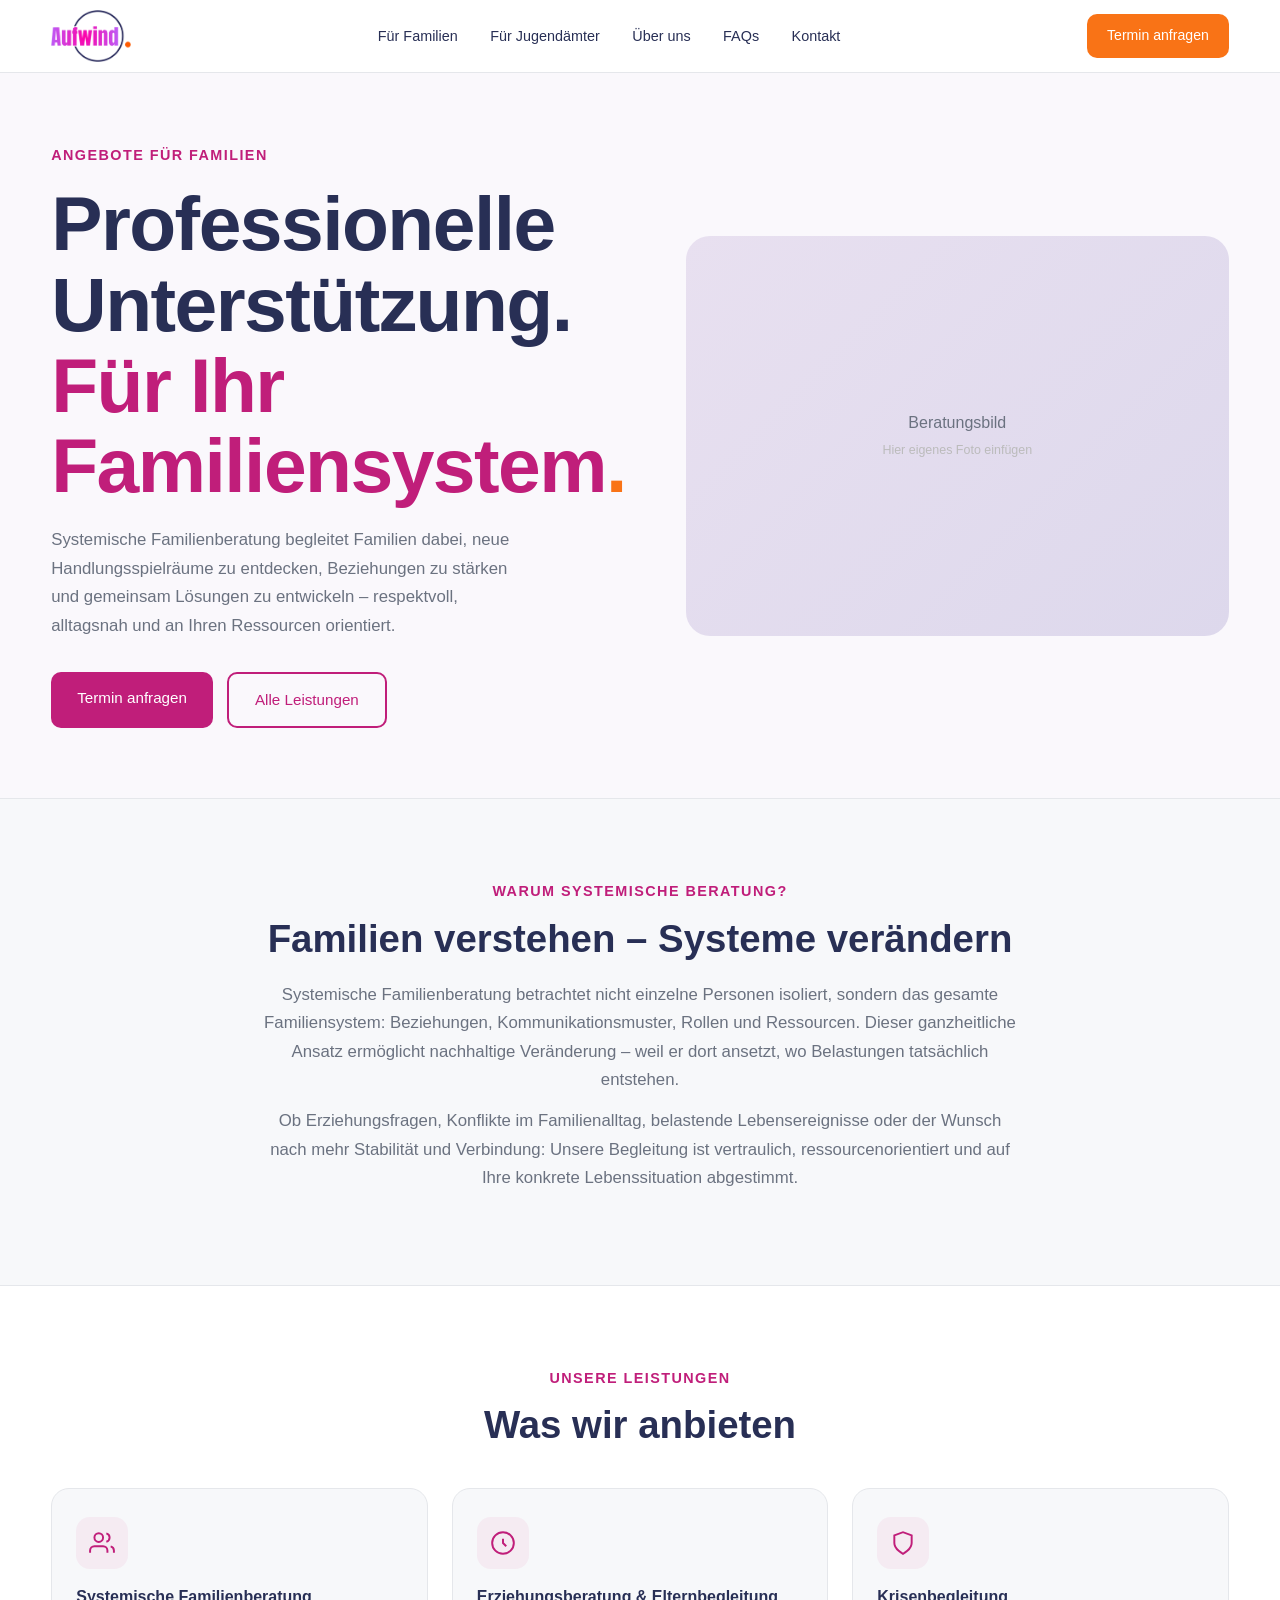
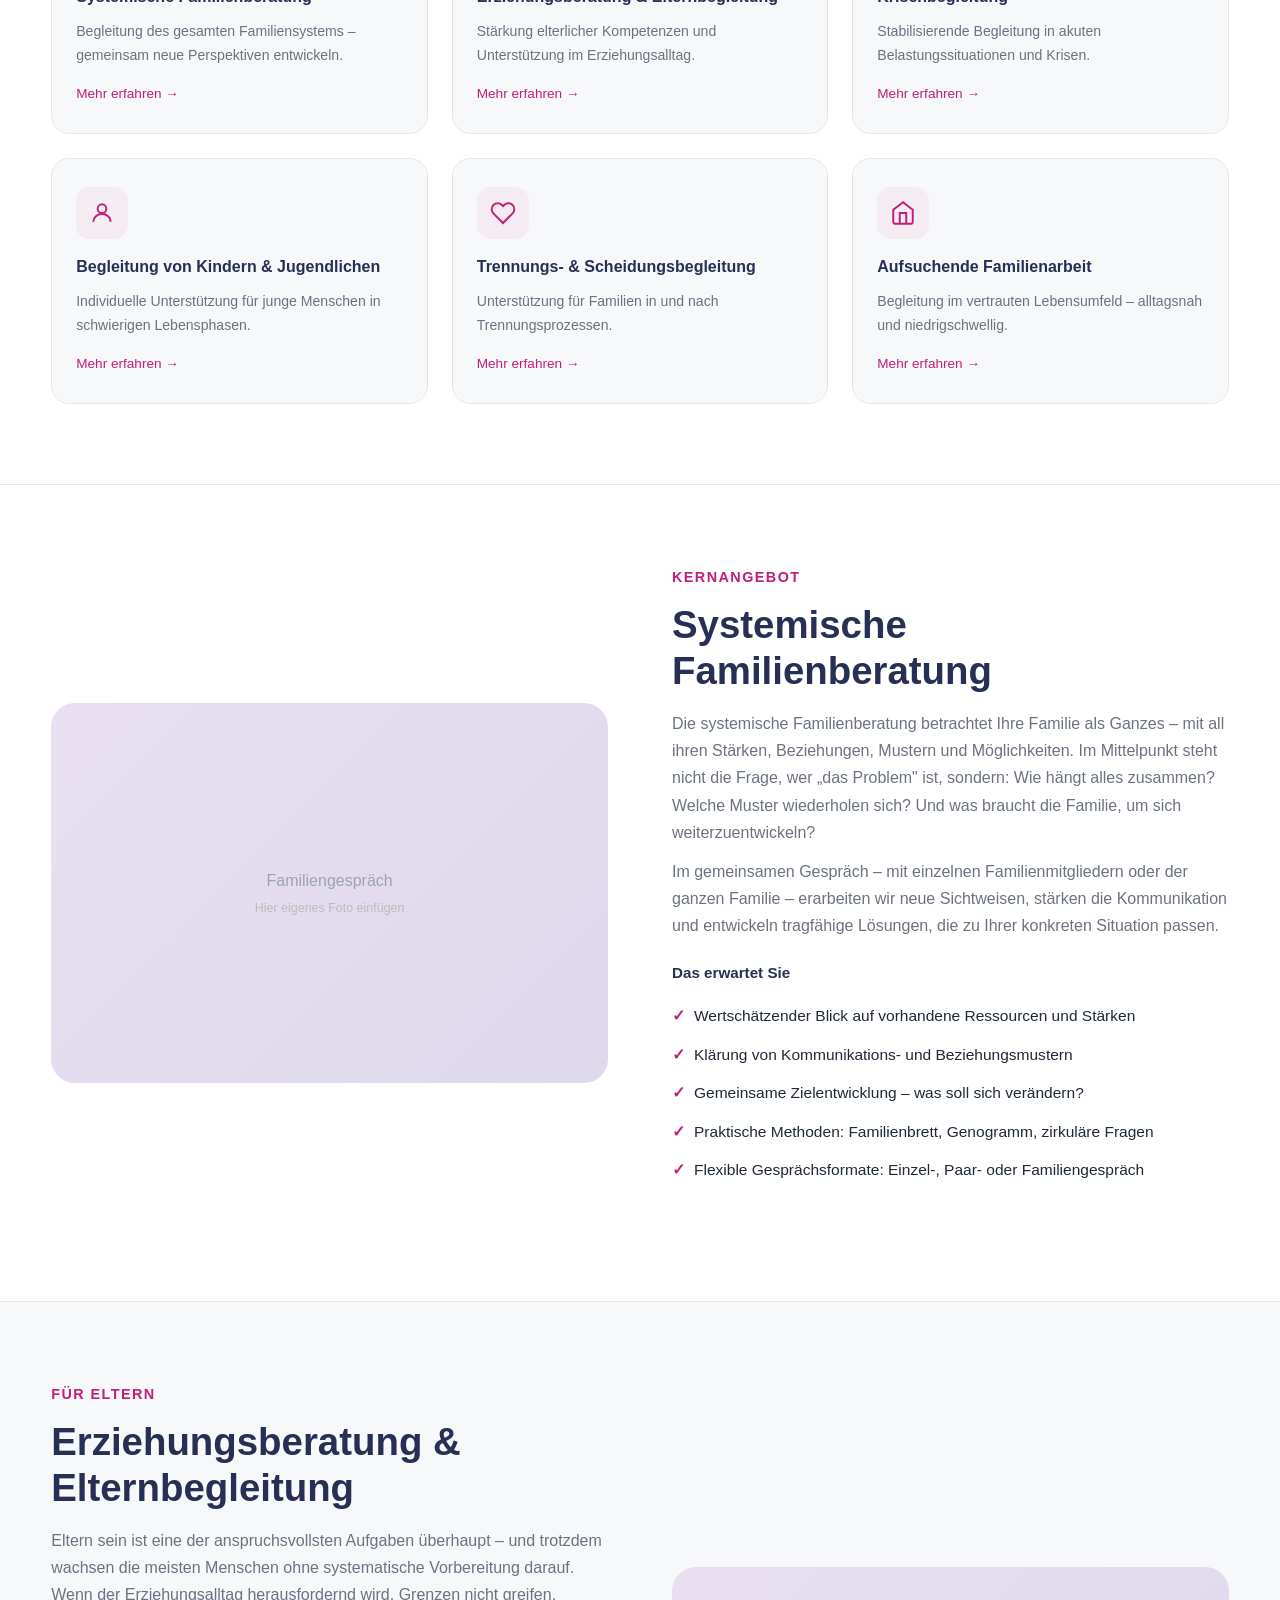
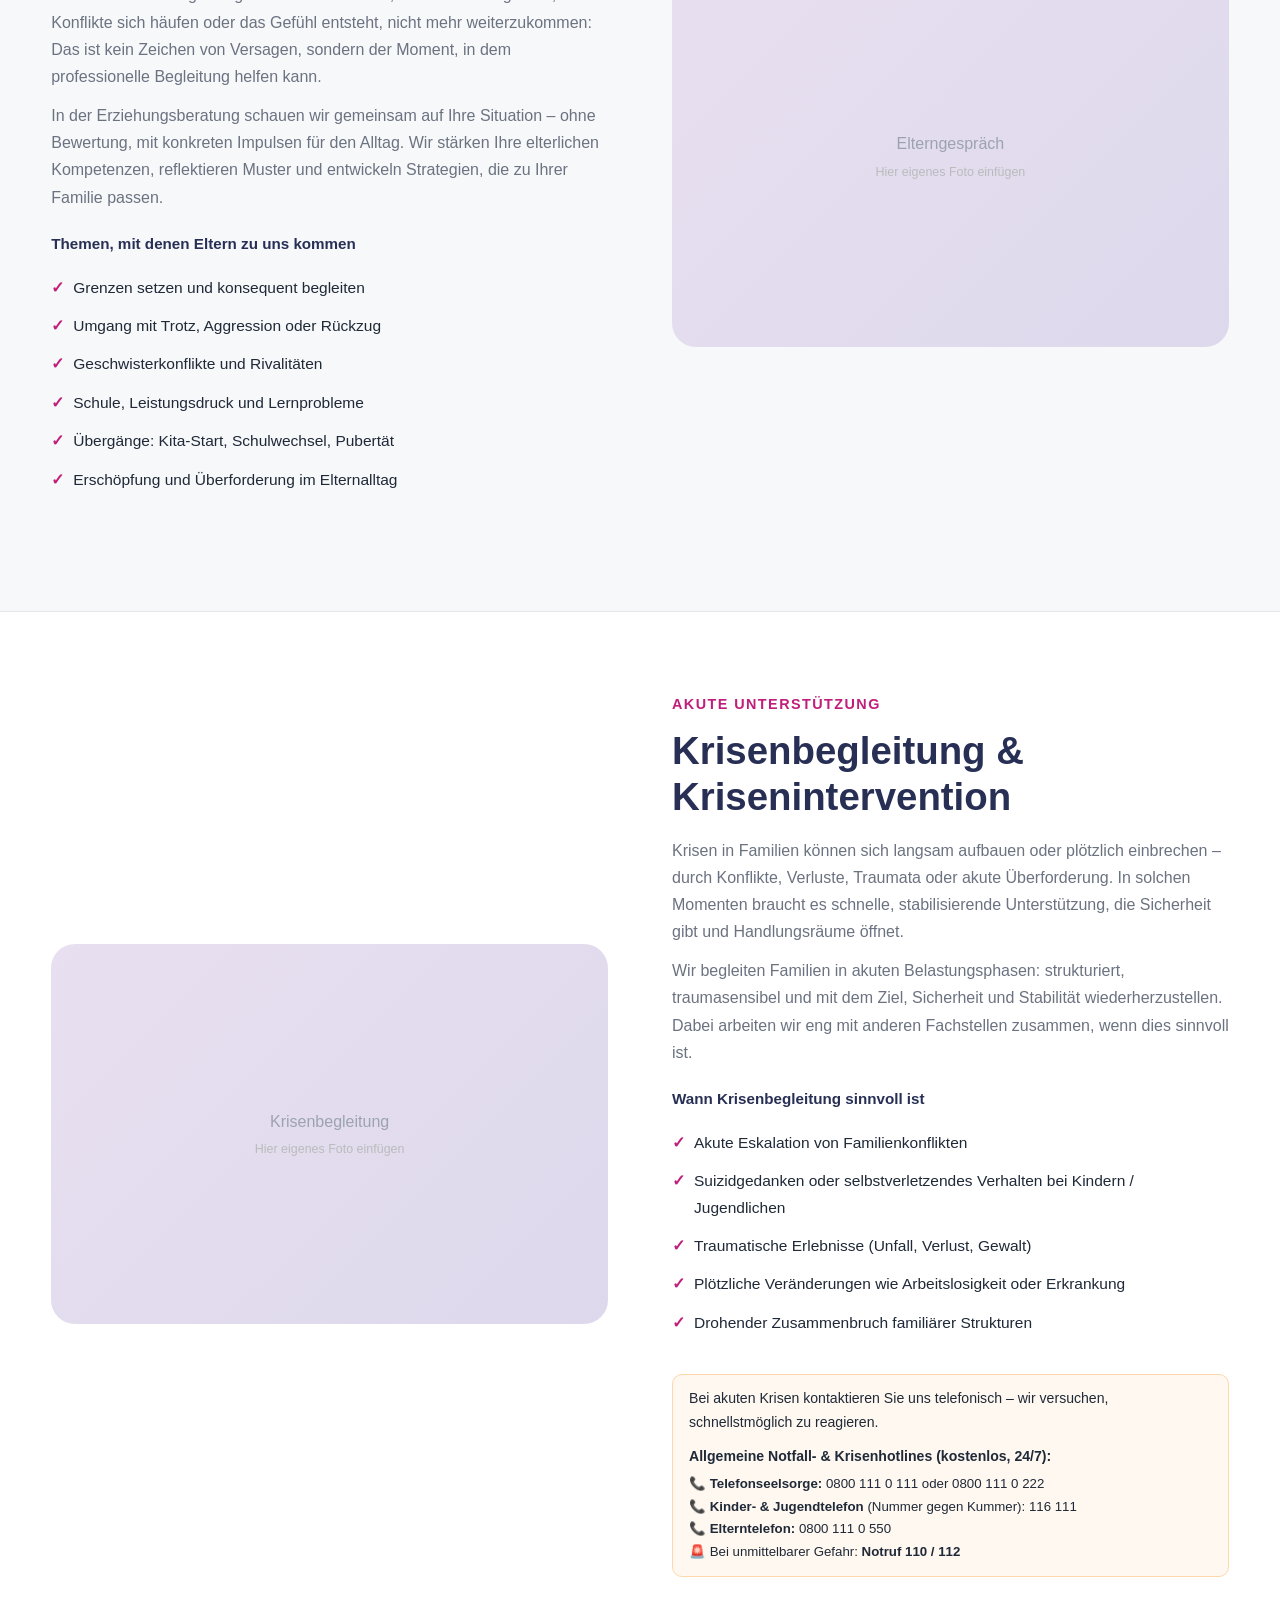
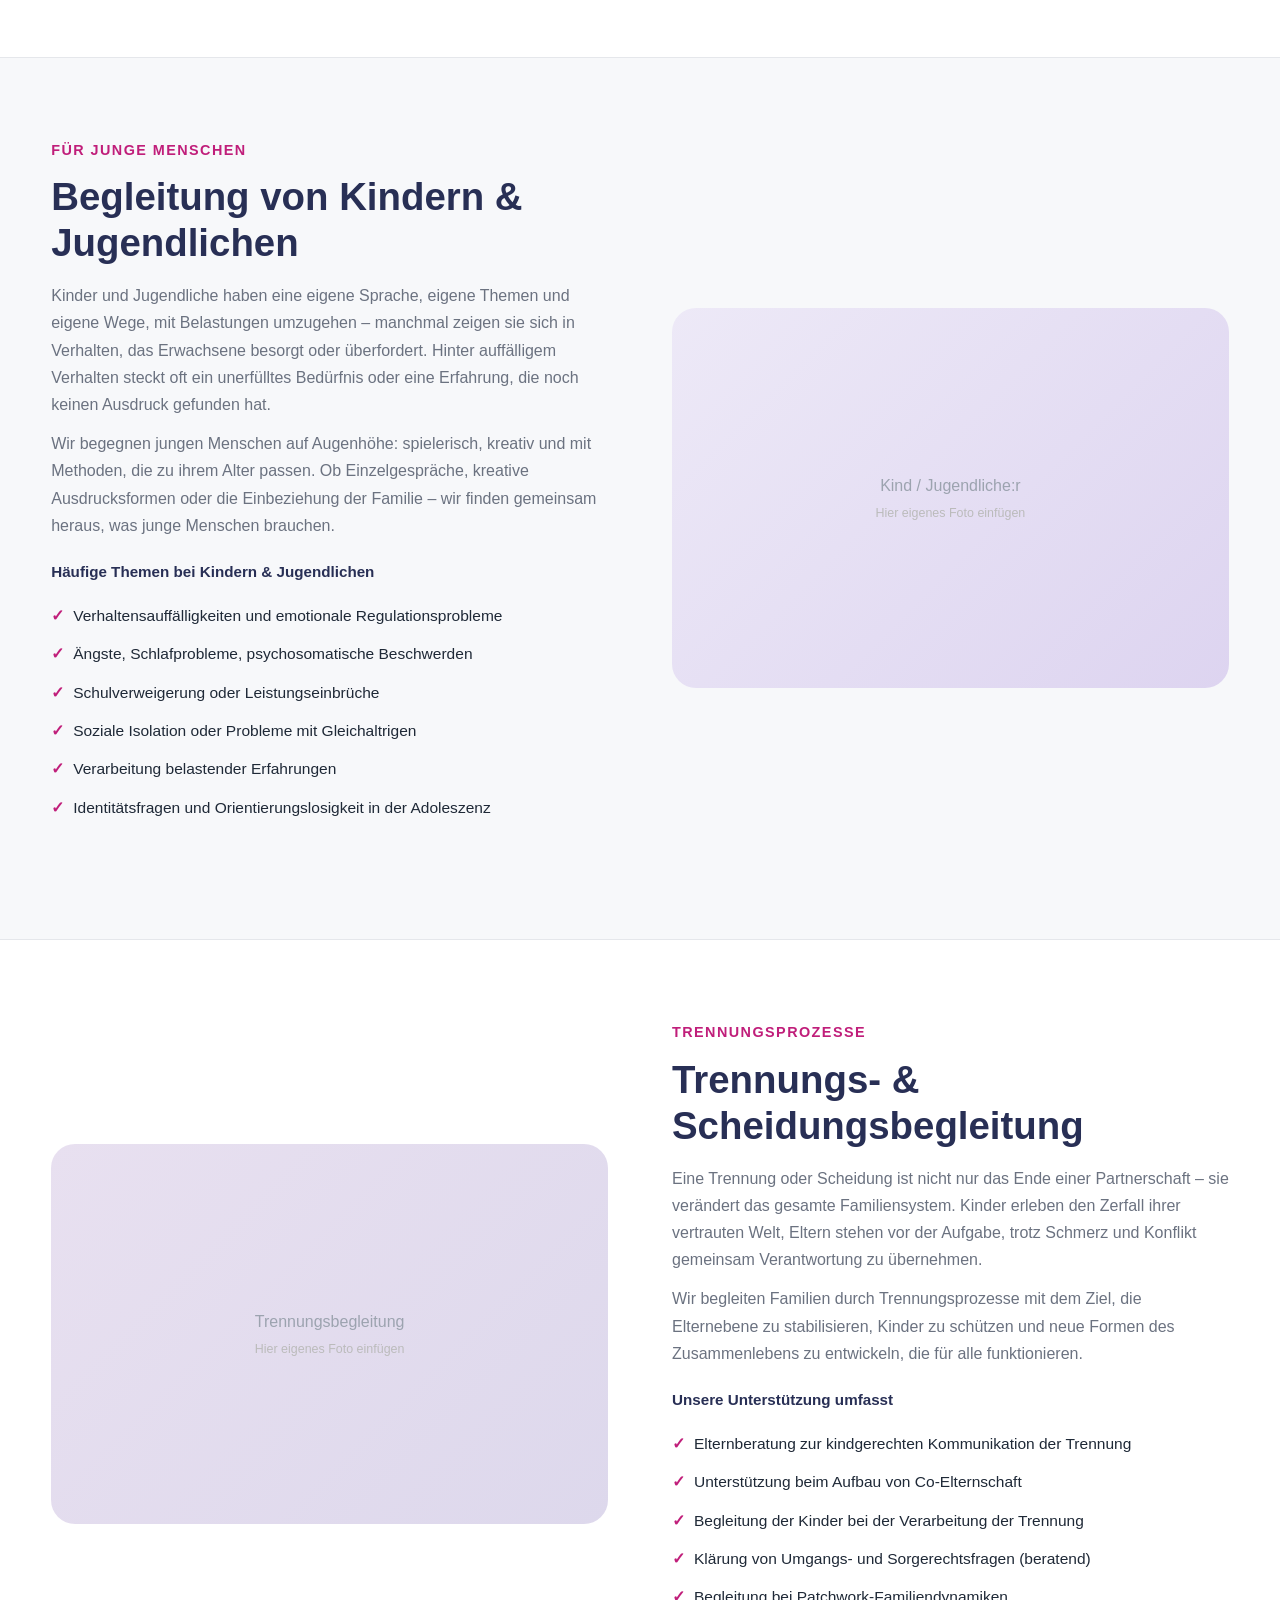
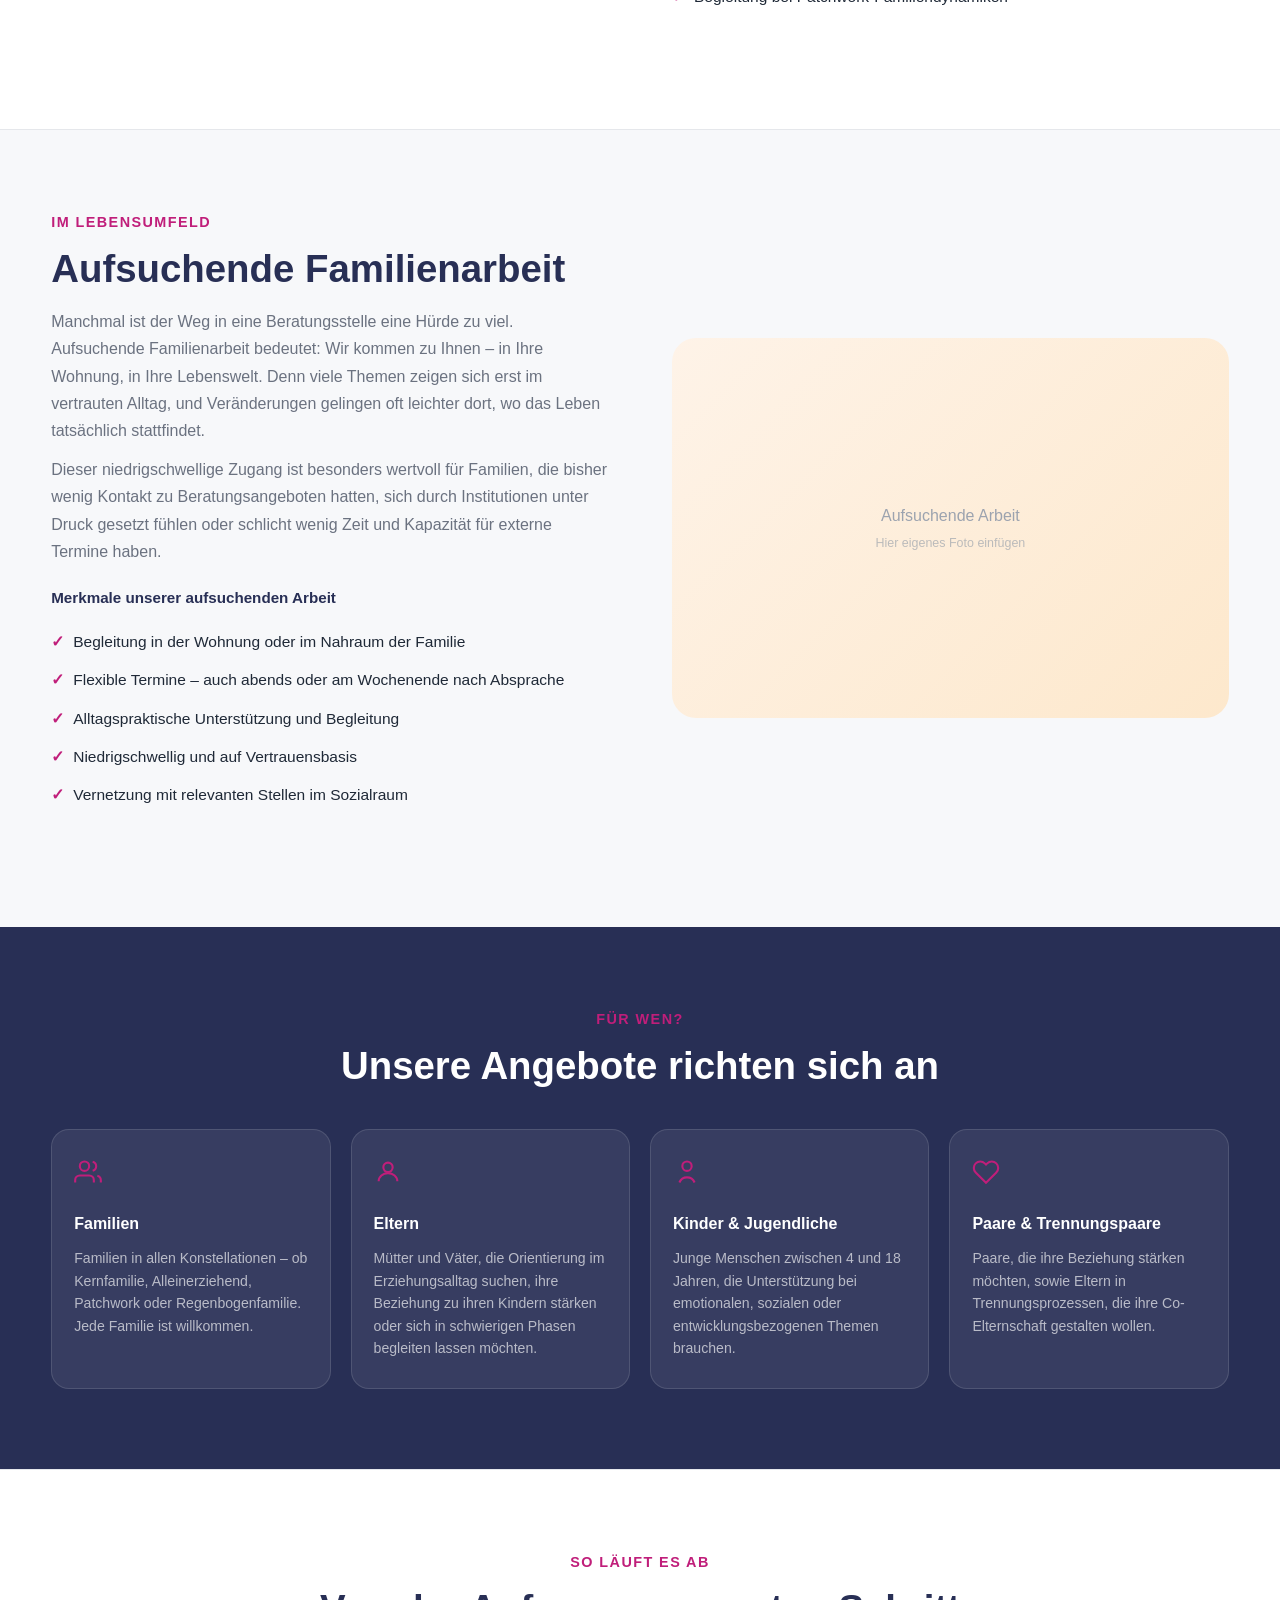
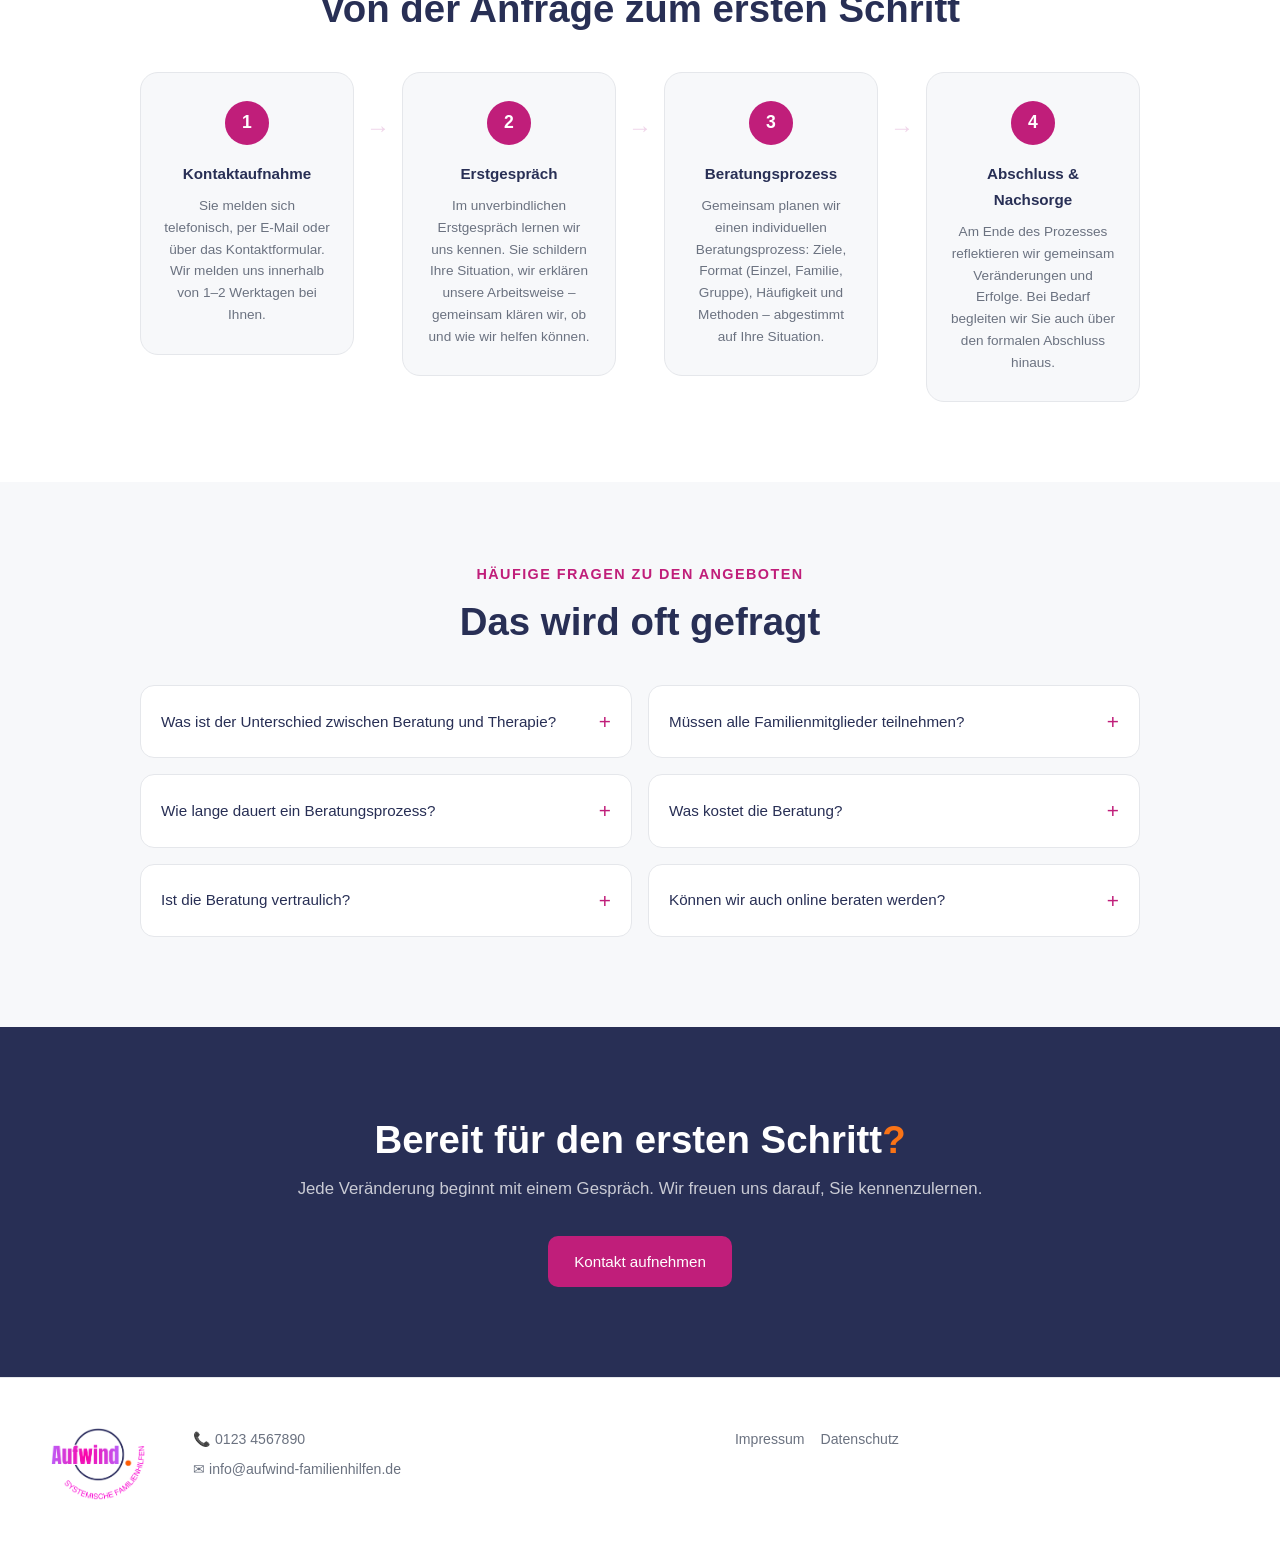
==== commit 9b2e194d: "Add files via upload" ====
--- a/angebote.html
+++ b/angebote.html
@@ -6,9 +6,6 @@
   <meta name="viewport" content="width=device-width, initial-scale=1.0">
 <title>Angebote für Familien – Systemische Familienberatung | Aufwind</title>
 <meta name="description" content="Systemische Familienberatung, Erziehungsberatung, Krisenbegleitung und bindungsorientierte Unterstützung für Familien, Kinder und Jugendliche. Professionell, alltagsnah und vertraulich.">
-<link rel="preconnect" href="https://fonts.googleapis.com">
-<link rel="preconnect" href="https://fonts.gstatic.com" crossorigin>
-<link href="https://fonts.googleapis.com/css2?family=Poppins:ital,wght@0,300;0,400;0,500;0,600;0,700;1,400&family=Inter:wght@300;400;500&display=swap" rel="stylesheet">
 <link rel="icon" type="image/png" sizes="32x32" href="logo_kurz.png">
 <link rel="icon" type="image/png" sizes="16x16" href="logo_kurz.png">
 <link rel="apple-touch-icon" href="logo_kurz.png">
--- a/style.css
+++ b/style.css
@@ -1,3 +1,68 @@
+/* ===== LOCAL FONTS ===== */
+@font-face {
+  font-family: 'Inter';
+  font-style: normal;
+  font-weight: 300;
+  font-display: swap;
+  src: url('fonts/inter.woff2') format('woff2');
+}
+@font-face {
+  font-family: 'Inter';
+  font-style: normal;
+  font-weight: 400;
+  font-display: swap;
+  src: url('fonts/inter.woff2') format('woff2');
+}
+@font-face {
+  font-family: 'Inter';
+  font-style: normal;
+  font-weight: 500;
+  font-display: swap;
+  src: url('fonts/inter.woff2') format('woff2');
+}
+@font-face {
+  font-family: 'Poppins';
+  font-style: normal;
+  font-weight: 300;
+  font-display: swap;
+  src: url('fonts/poppins-300.woff2') format('woff2');
+}
+@font-face {
+  font-family: 'Poppins';
+  font-style: normal;
+  font-weight: 400;
+  font-display: swap;
+  src: url('fonts/poppins-400.woff2') format('woff2');
+}
+@font-face {
+  font-family: 'Poppins';
+  font-style: italic;
+  font-weight: 400;
+  font-display: swap;
+  src: url('fonts/poppins-400italic.woff2') format('woff2');
+}
+@font-face {
+  font-family: 'Poppins';
+  font-style: normal;
+  font-weight: 500;
+  font-display: swap;
+  src: url('fonts/poppins-500.woff2') format('woff2');
+}
+@font-face {
+  font-family: 'Poppins';
+  font-style: normal;
+  font-weight: 600;
+  font-display: swap;
+  src: url('fonts/poppins-600.woff2') format('woff2');
+}
+@font-face {
+  font-family: 'Poppins';
+  font-style: normal;
+  font-weight: 700;
+  font-display: swap;
+  src: url('fonts/poppins-700.woff2') format('woff2');
+}
+
 /* ===== ROOT VARIABLES ===== */
 :root {
   --navy:    #282F55;
@@ -41,10 +106,10 @@
 .center-text { text-align: center; }
 
 /* ===== TYPOGRAPHY ===== */
-h1 { font-family: 'Poppins', sans-serif; font-weight: 700; line-height: 1.05; letter-spacing: -0.02em; }
-h2 { font-family: 'Poppins', sans-serif; font-weight: 600; font-size: clamp(1.6rem, 3vw, 2.4rem); line-height: 1.2; }
-h3 { font-family: 'Poppins', sans-serif; font-weight: 600; font-size: 1.1rem; }
-h4 { font-family: 'Poppins', sans-serif; font-weight: 600; font-size: 0.95rem; }
+h1 { font-family: 'Poppins', sans-serif; font-weight: 700; line-height: 1.05; letter-spacing: -0.02em; color: var(--navy); }
+h2 { font-family: 'Poppins', sans-serif; font-weight: 600; font-size: clamp(1.6rem, 3vw, 2.4rem); line-height: 1.2; color: var(--navy); }
+h3 { font-family: 'Poppins', sans-serif; font-weight: 600; font-size: 1.1rem; color: var(--navy); }
+h4 { font-family: 'Poppins', sans-serif; font-weight: 600; font-size: 0.95rem; color: var(--navy); }
 p  { font-family: 'Inter', sans-serif; font-weight: 400; font-size: 1rem; color: var(--text-light); }
 
 .section-eyebrow {
@@ -207,6 +272,7 @@
 }
 .main-nav.nav-open a { margin: 0; padding: 10px 0; border-bottom: 1px solid var(--gray-light); }
 .main-nav.nav-open a:last-child { border-bottom: none; }
+.main-nav.nav-open a::after { display: none; }
 
 /* ===== HERO ===== */
 .hero {
@@ -1199,7 +1265,34 @@
   box-shadow: 0 4px 32px rgba(40,47,85,0.07);
   border: 1px solid var(--gray-light);
 }
-.kontakt-form { display: flex; flex-direction: column; gap: 20px; }
+.kontakt-form { display: flex; flex-direction: column; gap: 28px; }
+#kontaktFelder { display: flex; flex-direction: column; gap: 20px; }
+/* Gemeinsame Basis aller Formular-Abschnittsüberschriften */
+.form-section-label,
+.form-group label.form-section-label {
+  font-family: 'Poppins', sans-serif;
+  font-size: 0.88rem;
+  font-weight: 600;
+  letter-spacing: 0;
+  text-transform: none;
+  color: var(--navy);
+  margin: 0;
+  padding-bottom: 0;
+  border-bottom: none;
+  display: block;
+}
+/* Nur "Kontaktdaten" bekommt Trennlinie */
+p.form-section-label {
+  padding-bottom: 6px;
+  border-bottom: 1px solid var(--gray-light);
+}
+/* Hilfstext unter "Ihr Anliegen" */
+.form-helper-text {
+  font-family: 'Inter', sans-serif;
+  font-size: 0.82rem;
+  color: var(--text-light);
+  margin: 0;
+}
 .form-row { display: flex; gap: 16px; }
 .form-row-2 > * { flex: 1; }
 .form-group { display: flex; flex-direction: column; gap: 6px; }
@@ -1304,6 +1397,102 @@
 }
 .form-error svg { color: #dc2626; flex-shrink: 0; margin-top: 1px; }
 .form-error strong { color: #7f1d1d; display: block; margin-bottom: 2px; }
+
+/* ===== FORM OPTION CARDS (Kontaktformular) ===== */
+.form-option-cards {
+  display: grid;
+  grid-template-columns: 1fr 1fr;
+  gap: 14px;
+}
+.form-option-card {
+  background: var(--bg);
+  border: 1px solid var(--gray-light);
+  border-radius: 14px;
+  padding: 20px 22px;
+}
+.form-option-card-full { grid-column: 1 / -1; }
+.form-option-title {
+  font-family: 'Poppins', sans-serif;
+  font-size: 0.9rem;
+  font-weight: 600;
+  color: var(--navy);
+  margin: 0 0 14px;
+}
+.form-radio-group,
+.form-checkbox-group {
+  display: flex;
+  flex-direction: column;
+  gap: 9px;
+}
+.form-kontakt-flags {
+  display: flex;
+  gap: 24px;
+  flex-wrap: wrap;
+  margin-bottom: 0;
+}
+.form-flags-row {
+  display: flex;
+  gap: 24px;
+  flex-wrap: wrap;
+  align-items: center;
+}
+.form-option-label {
+  display: flex;
+  align-items: center;
+  gap: 9px;
+  cursor: pointer;
+  font-size: 0.9rem;
+  color: var(--text);
+  user-select: none;
+  line-height: 1.3;
+}
+.form-option-label input[type="radio"],
+.form-option-label input[type="checkbox"] {
+  position: absolute;
+  opacity: 0;
+  width: 0;
+  height: 0;
+}
+/* Custom radio indicator (circle) */
+.form-option-indicator {
+  width: 18px;
+  height: 18px;
+  border-radius: 50%;
+  border: 2px solid #d1d5db;
+  flex-shrink: 0;
+  background: #fff;
+  transition: border-color 0.15s, background 0.15s;
+  box-sizing: border-box;
+}
+.form-option-label:hover .form-option-indicator {
+  border-color: var(--magenta);
+}
+.form-option-label input[type="radio"]:checked ~ .form-option-indicator {
+  border-color: var(--magenta);
+  background: var(--magenta);
+  box-shadow: inset 0 0 0 3px #fff;
+}
+/* Custom checkbox indicator (square) */
+.form-cb-indicator {
+  border-radius: 4px;
+}
+.form-option-label input[type="checkbox"]:checked ~ .form-cb-indicator {
+  border-color: var(--magenta);
+  background: var(--magenta);
+  background-image: url("data:image/svg+xml,%3Csvg xmlns='http://www.w3.org/2000/svg' viewBox='0 0 12 12' fill='none' stroke='white' stroke-width='2.2' stroke-linecap='round' stroke-linejoin='round'%3E%3Cpolyline points='2 6 5 9 10 3'/%3E%3C/svg%3E");
+  background-repeat: no-repeat;
+  background-position: center;
+  background-size: 11px;
+}
+.form-option-label input[type="radio"]:focus-visible ~ .form-option-indicator,
+.form-option-label input[type="checkbox"]:focus-visible ~ .form-cb-indicator {
+  outline: 2px solid var(--magenta);
+  outline-offset: 2px;
+}
+@media (max-width: 600px) {
+  .form-option-cards { grid-template-columns: 1fr; }
+  .form-kontakt-flags { flex-direction: column; gap: 10px; }
+}
 
 @media (max-width: 960px) {
   .kontakt-layout { grid-template-columns: 1fr; gap: 40px; }
@@ -2255,6 +2444,10 @@
   .section-ueber-methoden,
   .section-ueber-werte { padding: 56px 0; }
 
+  .section-faq,
+  .section-cta,
+  .section-schritte { padding: 56px 0; }
+
   .ja-page-hero,
   .ibt-page-hero       { padding: 56px 0 48px; }
 
@@ -2267,6 +2460,7 @@
   .trust-grid  { grid-template-columns: 1fr; }
   .ja-service-strip    { padding: 28px 0; }
   .aufwind-grid-ueber .aufwind-card { flex: 1 1 100%; }
+  .legal-block { padding: 20px 18px; }
 }
 
 /* ── LOGO IMAGE ─────────────────────────────────────────────── */
